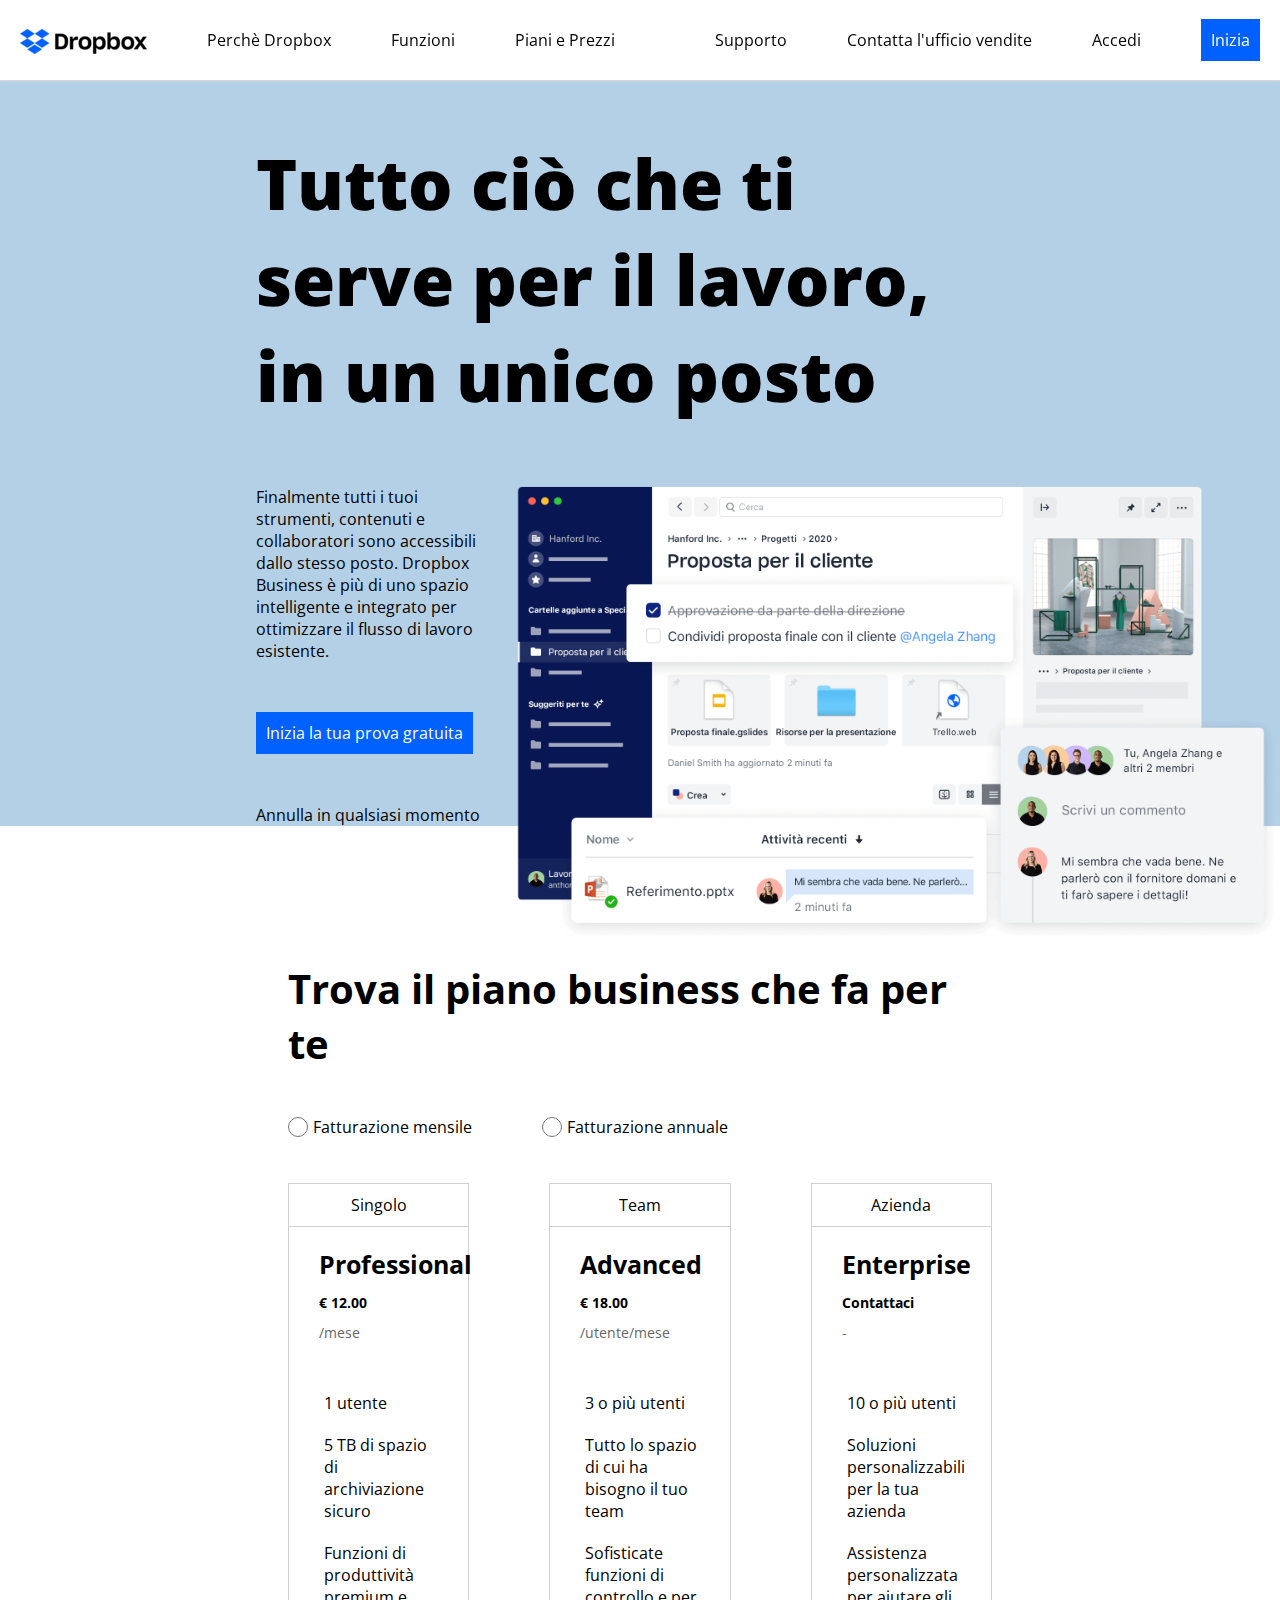
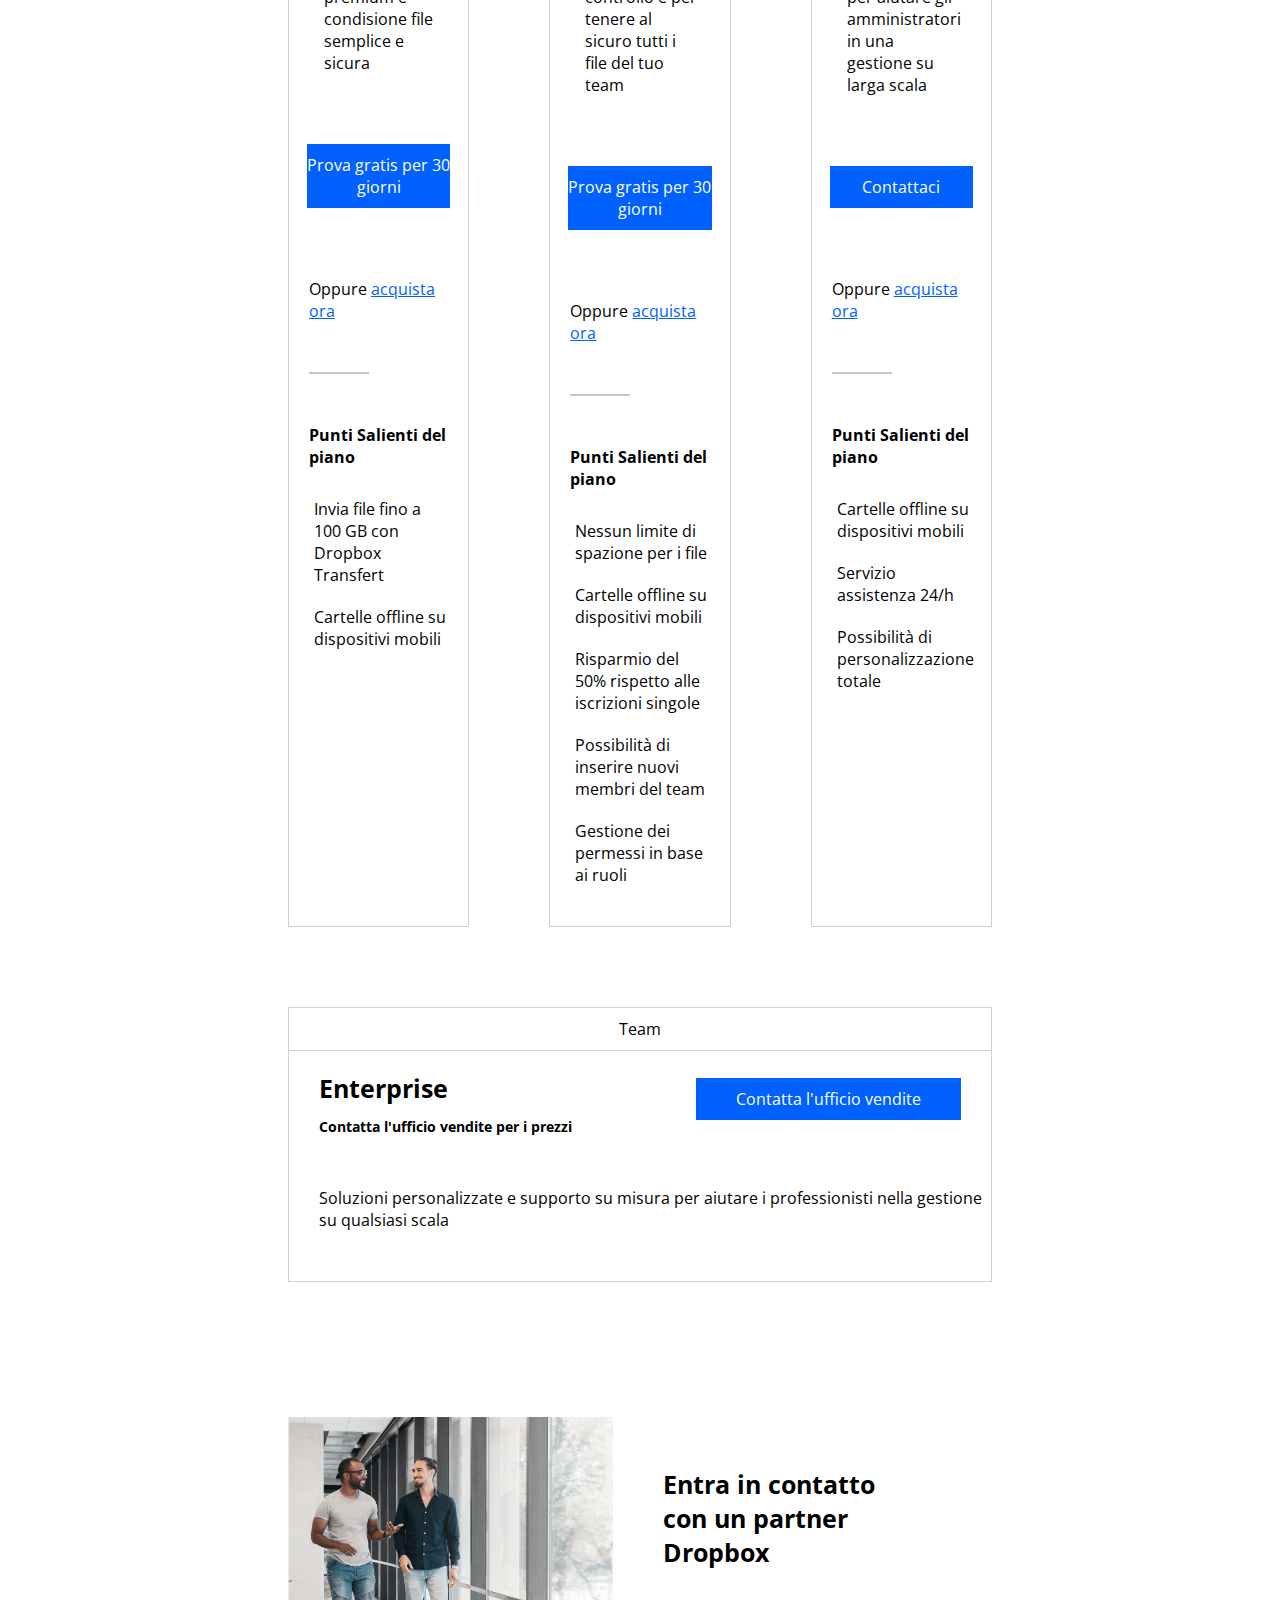
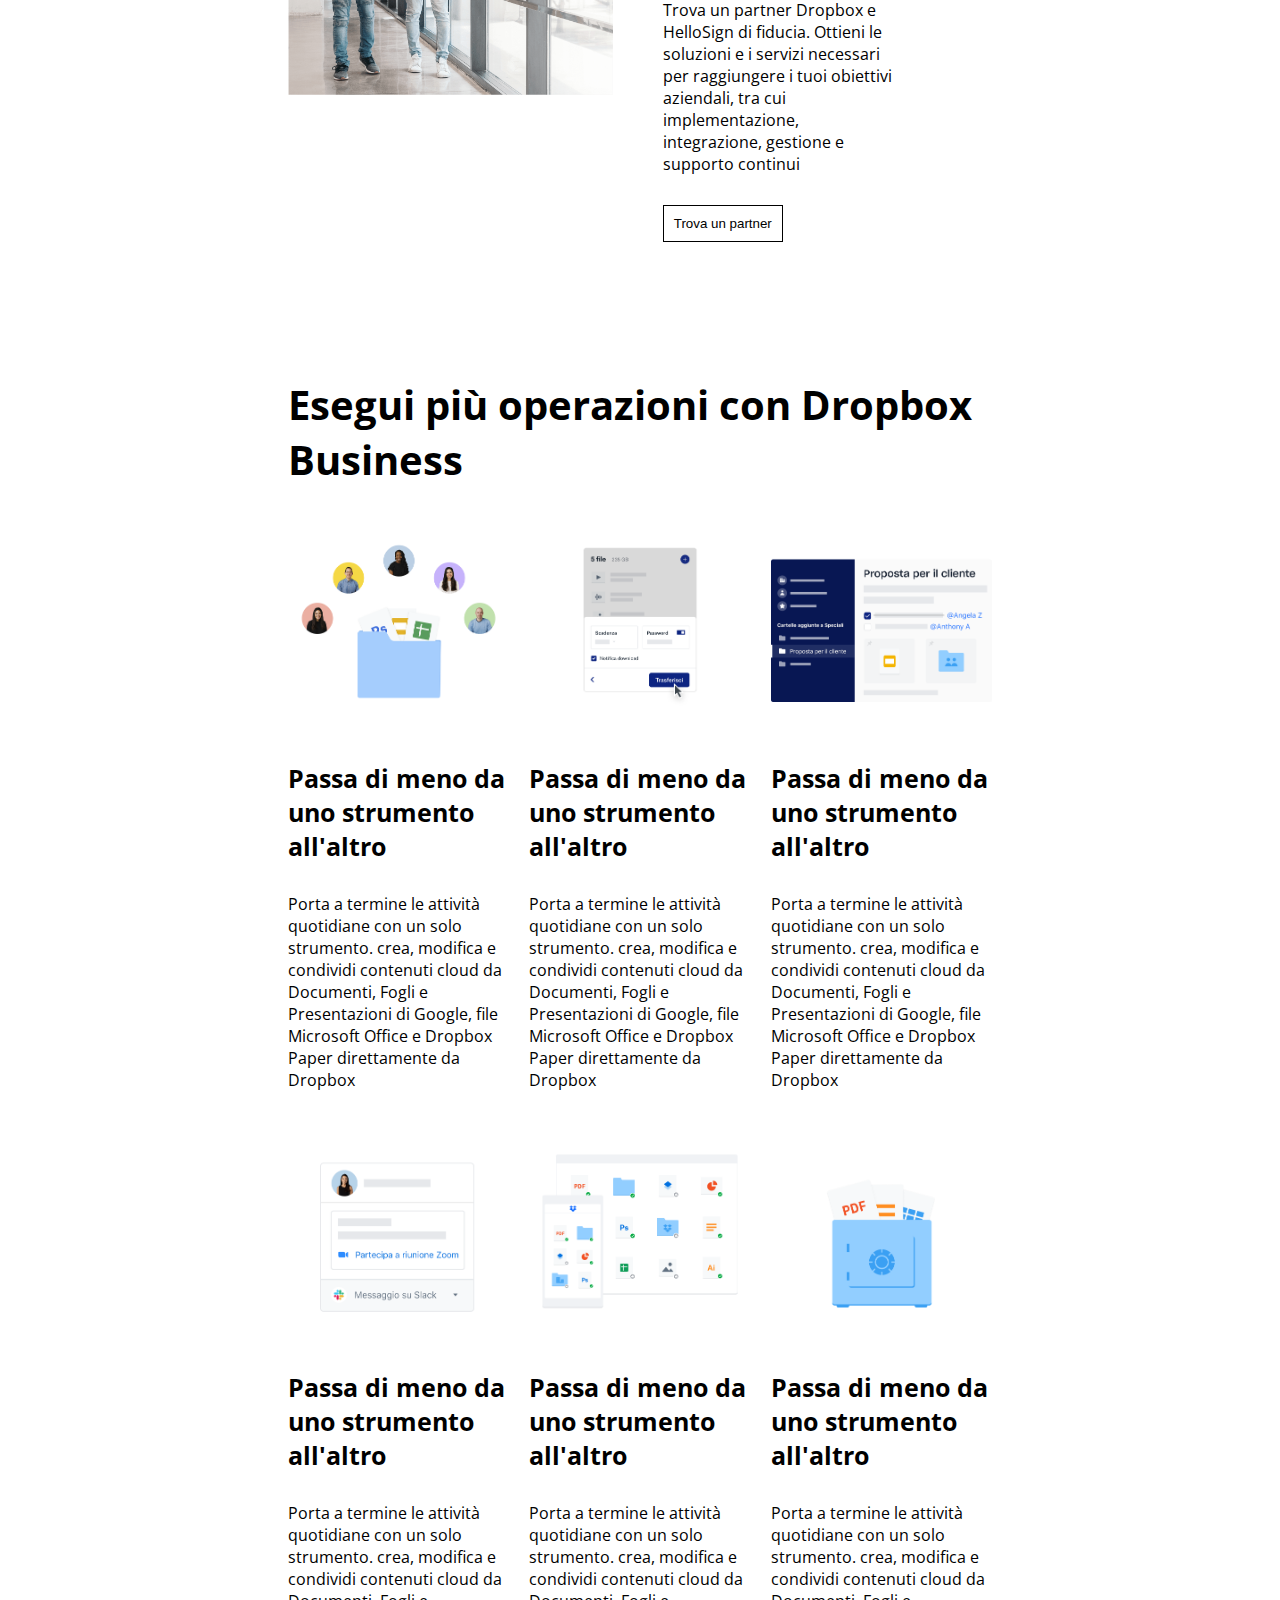
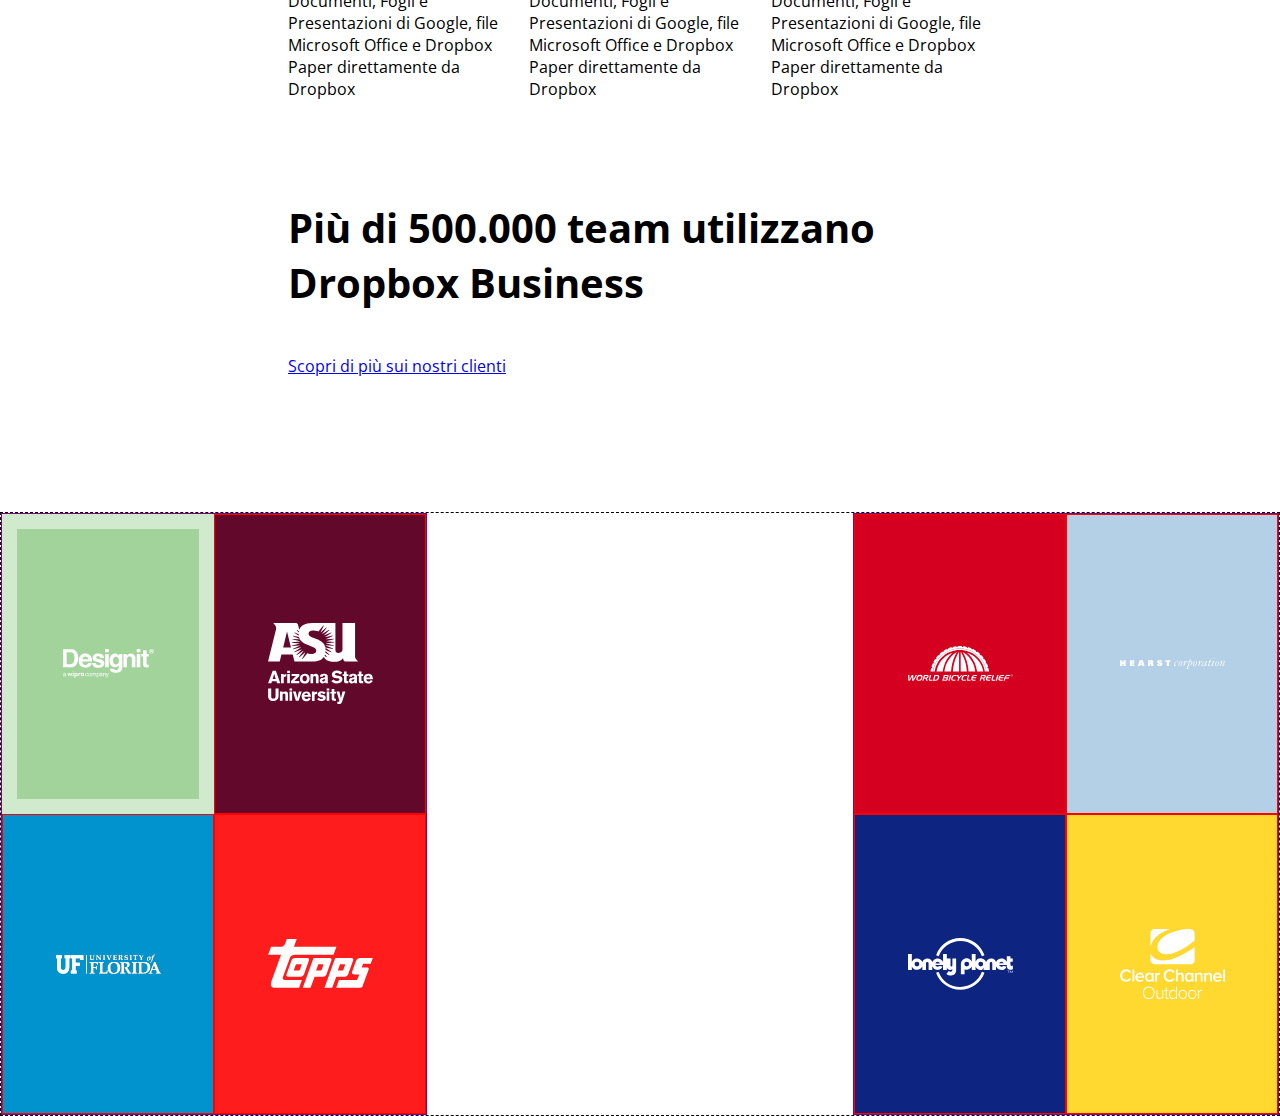
==== index.html @ 77f294dd "feat: box company" ====
<!DOCTYPE html>
<html lang="en">
  <head>
    <meta charset="UTF-8" />
    <meta name="viewport" content="width=device-width, initial-scale=1.0" />
    <title>Dropbox.john</title>
    <link rel="stylesheet" href="style.css" />
    <!-- Favicon -->
    <link rel="icon" type="image/x-icon" href="img/icon.png" />
    <!-- Font Awesome -->
    <link
      rel="stylesheet"
      href="https://cdnjs.cloudflare.com/ajax/libs/font-awesome/6.4.2/css/all.min.css"
      integrity="sha512-z3gLpd7yknf1YoNbCzqRKc4qyor8gaKU1qmn+CShxbuBusANI9QpRohGBreCFkKxLhei6S9CQXFEbbKuqLg0DA=="
      crossorigin="anonymous"
      referrerpolicy="no-referrer"
    />
    <!-- Google Fonts - Open Sans -->
    <link rel="preconnect" href="https://fonts.googleapis.com" />
    <link rel="preconnect" href="https://fonts.gstatic.com" crossorigin />
    <link
      href="https://fonts.googleapis.com/css2?family=Open+Sans:wght@400;700;800&display=swap"
      rel="stylesheet"
    />
  </head>
  <body>
    <header>
      <!-- Inizio Navbar -->
      <nav>
        <div class="nav-sx">
          <ul>
            <li><img src="img/logo-small.png" alt="logo" /></li>
            <li><a href="#">Perchè Dropbox</a></li>
            <li><a href="#">Funzioni</a></li>
            <li><a href="#">Piani e Prezzi</a></li>
          </ul>
        </div>
        <div class="nav-dx">
          <ul>
            <li><a href="#">Supporto</a></li>
            <li><a href="#">Contatta l'ufficio vendite</a></li>
            <li><a href="#">Accedi</a></li>
            <li>
              <a href="https://www.dropbox.com/plans" class="bottone">Inizia</a>
            </li>
          </ul>
        </div>
      </nav>
      <!-- jumbotron -->
      <div class="jumbotron">
        <div class="container-header">
          <div class="container-titolo">
            <h1>Tutto ciò che ti serve per il lavoro, in un unico posto</h1>
          </div>
          <div class="cont-jumbo">
            <div class="testo-jumbo">
              <p>
                Finalmente tutti i tuoi strumenti, contenuti e collaboratori
                sono accessibili dallo stesso posto. Dropbox Business è più di
                uno spazio intelligente e integrato per ottimizzare il flusso di
                lavoro esistente.
              </p>
              <div>
                <a href="#" class="bottone">Inizia la tua prova gratuita</a>
              </div>
              <div>
                <span>Annulla in qualsiasi momento</span>
              </div>

              <i class="fa-solid fa-arrow-down"></i>
            </div>
            <div class="foto-jumbo">
              <img src="img/jumbo.png" alt="img-jumbo" />
            </div>
          </div>
        </div>
      </div>
    </header>

    <main>
      <!-- Piani -->
      <div class="container-abs margine-sup">
        <h2>Trova il piano business che fa per te</h2>
        <!-- Radio Buttons -->
        <div class="radiobutton-container">
          <input type="radio" name="choice" class="round-radio" />
          <label>Fatturazione mensile</label>
          <input type="radio" name="choice" class="round-radio" />
          <label>Fatturazione annuale</label>
        </div>
        <div class="container-box-piani">
          <!-- Box 1 -->
          <div class="box-piani">
            <p class="utenza"><i class="fa-solid fa-user"></i> Singolo</p>
            <div class="tipologia">
              <h3>Professional</h3>
              <span class="prezzo-box">€ 12.00</span>
              <div class="durata">/mese</div>
            </div>
            <div class="info-tipologia">
              <ul>
                <li>
                  <i class="fa-solid fa-user"></i>
                  1 utente
                </li>
                <li>
                  <i class="fa-solid fa-folder"></i>
                  5 TB di spazio di archiviazione sicuro
                </li>
                <li>
                  <i class="fa-solid fa-share-nodes"></i>
                  Funzioni di produttività premium e condisione file semplice e
                  sicura
                </li>
              </ul>
            </div>
            <div class="prova">
              <a href="#" class="btn-prova">Prova gratis per 30 giorni</a>
            </div>
            <p class="cop">Oppure <a href="#">acquista ora</a></p>
            <hr />
            <div class="novita">
              <h4>Punti Salienti del piano</h4>
              <ul>
                <li>
                  <i class="fa-solid fa-check" style="color: #0061ff"></i>
                  Invia file fino a 100 GB con Dropbox Transfert
                </li>
                <li>
                  <i class="fa-solid fa-check" style="color: #0061ff"></i>
                  Cartelle offline su dispositivi mobili
                </li>
              </ul>
            </div>
          </div>
          <!-- Box 2 -->
          <div class="box-piani">
            <p class="utenza"><i class="fa-solid fa-users"></i> Team</p>
            <div class="tipologia">
              <h3>Advanced</h3>
              <span class="prezzo-box">€ 18.00</span>
              <div class="durata">/utente/mese</div>
            </div>
            <div class="info-tipologia">
              <ul>
                <li>
                  <i class="fa-solid fa-user"></i>
                  3 o più utenti
                </li>
                <li>
                  <i class="fa-solid fa-folder"></i>
                  Tutto lo spazio di cui ha bisogno il tuo team
                </li>
                <li>
                  <i class="fa-solid fa-share-nodes"></i>
                  Sofisticate funzioni di controllo e per tenere al sicuro tutti
                  i file del tuo team
                </li>
              </ul>
            </div>
            <div class="prova">
              <a href="#" class="btn-prova">Prova gratis per 30 giorni</a>
            </div>
            <p class="cop">Oppure <a href="#">acquista ora</a></p>
            <hr />
            <div class="novita">
              <h4>Punti Salienti del piano</h4>
              <ul>
                <li>
                  <i class="fa-solid fa-check" style="color: #0061ff"></i>
                  Nessun limite di spazione per i file
                </li>
                <li>
                  <i class="fa-solid fa-check" style="color: #0061ff"></i>
                  Cartelle offline su dispositivi mobili
                </li>
                <li>
                  <i class="fa-solid fa-check" style="color: #0061ff"></i>
                  Risparmio del 50% rispetto alle iscrizioni singole
                </li>
                <li>
                  <i class="fa-solid fa-check" style="color: #0061ff"></i>
                  Possibilità di inserire nuovi membri del team
                </li>
                <li>
                  <i class="fa-solid fa-check" style="color: #0061ff"></i>
                  Gestione dei permessi in base ai ruoli
                </li>
              </ul>
            </div>
          </div>
          <!-- Box 3 -->
          <div class="box-piani">
            <p class="utenza"><i class="fa-solid fa-building"></i> Azienda</p>
            <div class="tipologia">
              <h3>Enterprise</h3>
              <span class="prezzo-box">Contattaci</span>
              <div class="durata">-</div>
            </div>
            <div class="info-tipologia">
              <ul>
                <li>
                  <i class="fa-solid fa-user"></i>
                  10 o più utenti
                </li>
                <li>
                  <i class="fa-solid fa-folder"></i>
                  Soluzioni personalizzabili per la tua azienda
                </li>
                <li>
                  <i class="fa-solid fa-share-nodes"></i>
                  Assistenza personalizzata per aiutare gli amministratori in
                  una gestione su larga scala
                </li>
              </ul>
            </div>
            <div class="prova">
              <a href="#" class="btn-prova">Contattaci</a>
            </div>
            <p class="cop">Oppure <a href="#">acquista ora</a></p>
            <hr />
            <div class="novita">
              <h4>Punti Salienti del piano</h4>
              <ul>
                <li>
                  <i class="fa-solid fa-check" style="color: #0061ff"></i>
                  Cartelle offline su dispositivi mobili
                </li>
                <li>
                  <i class="fa-solid fa-check" style="color: #0061ff"></i>
                  Servizio assistenza 24/h
                </li>
                <li>
                  <i class="fa-solid fa-check" style="color: #0061ff"></i>
                  Possibilità di personalizzazione totale
                </li>
              </ul>
            </div>
          </div>
          <!-- Box 4 -->
          <div class="box-orizz">
            <p class="utenza"><i class="fa-solid fa-users"></i> Team</p>
            <div class="tipologia">
              <h3>Enterprise</h3>
              <span class="prezzo-box"
                >Contatta l'ufficio vendite per i prezzi</span
              >
            </div>
            <p class="info-orizz">
              Soluzioni personalizzate e supporto su misura per aiutare i
              professionisti nella gestione su qualsiasi scala
            </p>
            <a href="#" class="btn-orizz">Contatta l'ufficio vendite</a>
          </div>
        </div>
      </div>
      <!-- /Fine Box Piani -->

      <div class="container-partner">
        <div class="box-foto-partner">
          <img src="img/partner.png" alt="img-partner" />
        </div>
        <div class="box-testo-partner">
          <h3>Entra in contatto con un partner Dropbox</h3>
          <p>
            Trova un partner Dropbox e HelloSign di fiducia. Ottieni le
            soluzioni e i servizi necessari per raggiungere i tuoi obiettivi
            aziendali, tra cui implementazione, integrazione, gestione e
            supporto continui
          </p>
          <button>Trova un partner</button>
        </div>
      </div>

      <!-- Operazioni Dropbox business -->
      <div class="titolo-op-business">
        <h2>Esegui più operazioni con Dropbox Business</h2>
      </div>
      <div class="container-op-business">
        <!-- Box operazioni 1 -->
        <div class="box-op">
          <img
            src="img/business-feature-switching-tools.png"
            alt="img-operaz-business"
          />
          <h4>Passa di meno da uno strumento all'altro</h4>
          <p>
            Porta a termine le attività quotidiane con un solo strumento. crea,
            modifica e condividi contenuti cloud da Documenti, Fogli e
            Presentazioni di Google, file Microsoft Office e Dropbox Paper
            direttamente da Dropbox
          </p>
        </div>
        <!-- Box operazioni 2 -->
        <div class="box-op">
          <img
            src="img/business-feature-send-files-it.png"
            alt="img-operaz-business"
          />
          <h4>Passa di meno da uno strumento all'altro</h4>
          <p>
            Porta a termine le attività quotidiane con un solo strumento. crea,
            modifica e condividi contenuti cloud da Documenti, Fogli e
            Presentazioni di Google, file Microsoft Office e Dropbox Paper
            direttamente da Dropbox
          </p>
        </div>
        <!-- Box operazioni 3 -->
        <div class="box-op">
          <img
            src="img/business-feature-coordinate-it.png"
            alt="img-operaz-business"
          />
          <h4>Passa di meno da uno strumento all'altro</h4>
          <p>
            Porta a termine le attività quotidiane con un solo strumento. crea,
            modifica e condividi contenuti cloud da Documenti, Fogli e
            Presentazioni di Google, file Microsoft Office e Dropbox Paper
            direttamente da Dropbox
          </p>
        </div>
        <!-- Box operazioni 4 -->
        <div class="box-op">
          <img
            src="img/business-feature-integrations-it.png"
            alt="img-operaz-business"
          />
          <h4>Passa di meno da uno strumento all'altro</h4>
          <p>
            Porta a termine le attività quotidiane con un solo strumento. crea,
            modifica e condividi contenuti cloud da Documenti, Fogli e
            Presentazioni di Google, file Microsoft Office e Dropbox Paper
            direttamente da Dropbox
          </p>
        </div>
        <!-- Box operazioni 5 -->
        <div class="box-op">
          <img
            src="img/business-feature-multi-device.png"
            alt="img-operaz-business"
          />
          <h4>Passa di meno da uno strumento all'altro</h4>
          <p>
            Porta a termine le attività quotidiane con un solo strumento. crea,
            modifica e condividi contenuti cloud da Documenti, Fogli e
            Presentazioni di Google, file Microsoft Office e Dropbox Paper
            direttamente da Dropbox
          </p>
        </div>
        <!-- Box operazioni 6 -->
        <div class="box-op">
          <img
            src="img/business-feature-security.png"
            alt="img-operaz-business"
          />
          <h4>Passa di meno da uno strumento all'altro</h4>
          <p>
            Porta a termine le attività quotidiane con un solo strumento. crea,
            modifica e condividi contenuti cloud da Documenti, Fogli e
            Presentazioni di Google, file Microsoft Office e Dropbox Paper
            direttamente da Dropbox
          </p>
        </div>
      </div>
      <div class="basement-op-business">
        <h2>Più di 500.000 team utilizzano Dropbox Business</h2>
        <a href="#">Scopri di più sui nostri clienti</a>
      </div>

      <!-- Company -->
      <div class="container-abs-company">
        <!-- Company Sinistra -->
        <div class="cont-company-sx">
          <div class="box-company salvia">
            <img src="img/designit.svg" alt="" />
          </div>
          <div class="box-company granata">
            <img src="img/arizona_state_university.svg" alt="" />
          </div>
          <div class="box-company ciano">
            <img src="img/university_of_florida.svg" alt="" />
          </div>
          <div class="box-company red">
            <img src="img/topps.svg" alt="" />
          </div>
        </div>
        <!-- Company centro -->
        <div class="cont-company-centro"></div>
        <!-- Company Destra -->
        <div class="cont-company-dx">
          <div class="box-company darker-red">
            <img src="img/world_bicycle_relief.svg" alt="img-company" />
          </div>
          <div class="box-company light-blue">
            <img src="img/hearst_corp.svg" alt="img-company" />
          </div>
          <div class="box-company blue">
            <img src="img/lonely_planet.svg" alt="img-company" />
          </div>
          <div class="box-company yellow">
            <img src="img/clear_channel.svg" alt="img-company" />
          </div>
        </div>
      </div>
    </main>
  </body>
</html>
---- style.css ----
/* 
-----------------
Reset
-----------------
*/
* {
  padding: 0;
  margin: 0;
  box-sizing: border-box;
}
/* 
-----------------
Common
-----------------
*/
body {
  font-family: 'Open Sans', sans-serif;
}

.bottone {
  background-color: #0061ff;
  color: white;
  padding: 10px;
}

.margine-sup {
  margin-top: 15vh;
}

/* 
-----------------
Header
-----------------
*/
/* Navbar */
nav {
  display: flex;
  justify-content: space-between;
  background-color: white;
  padding: 0 20px;
  position: fixed;
  top: 0;
  right: 0;
  left: 0;
  z-index: 999;
  box-shadow: 0px 1px 2px #dedede;
  line-height: 80px;
}

nav ul {
  display: flex;
  gap: 60px;

  list-style-type: none;
  align-items: center;
}

nav ul li img {
  vertical-align: middle;
}

a {
  text-decoration: none;
  color: black;
}

.nav-sx ul li {
}

/* Jumbotron */
.jumbotron {
  background-color: #b4d0e7;
}

.container-header {
  width: 60%;
  margin: 0 auto;
  padding-top: 15vh;
  position: relative;
}

.container-titolo {
  width: 90%;
}

h1 {
  font-size: 70px;
  font-weight: 800;
}

.cont-jumbo {
  display: flex;
  padding-top: 7vh;
}

.testo-jumbo {
  width: 30%;
}

.foto-jumbo {
  width: 70%;
}

.foto-jumbo img {
  width: 800px;
  position: absolute;
}

.testo-jumbo div {
  margin-top: 60px;
}

.testo-jumbo i {
  font-size: 40px;
  margin-top: 60px;
  margin-bottom: 20px;
}

/* 
-----------------
Main
-----------------
*/

h2 {
  font-size: 40px;
  margin-bottom: 5vh;
}

.container-abs {
  width: 55%;
  margin: 0 auto;
  padding-top: 15vh;
}

/* Radio buttons */
.radiobutton-container {
  display: flex;
  align-items: center;
}

label {
  margin: 0 70px 0 5px;
}

input.round-radio {
  width: 20px;
  height: 20px;
}

/* Box piani */
.container-box-piani {
  display: flex;
  gap: 80px;
  margin-top: 5vh;
  flex-wrap: wrap;
}

.box-piani {
  border: 1px solid #d0d0d3;
  width: calc((100% - 160px) / 3);
  padding-bottom: 40px;
}

.tipologia,
.info-tipologia {
  padding: 0 30px;
}

.box-piani .utenza,
.box-orizz .utenza {
  text-align: center;
  padding: 10px;
  border-bottom: 1px solid #d0d0d3;
}

.box-piani h3,
.box-orizz h3 {
  padding: 20px 0 10px;
  font-size: 25px;
}

.prezzo-box {
  font-size: 14px;
  font-weight: 700;
}

.durata {
  color: #666666;
  font-size: 14px;
  margin: 10px 0;
}

.info-tipologia {
  margin-top: 50px;
}

.info-tipologia ul {
  list-style-type: none;
}

.prova {
  margin-top: 70px;
  text-align: center;
  width: 80%;
  margin: 70px auto;
  background-color: #0061ff;
  padding: 10px 0;
}

.btn-prova {
  background-color: #0061ff;
  color: white;
}

.info-tipologia ul li {
  display: flex;
}

.info-tipologia ul {
  display: flex;
  flex-direction: column;
  gap: 20px;
}

.info-tipologia ul li i {
  margin: 3px 5px 0 0;
}

.cop {
  margin: 50px 0;
  padding: 0 20px;
}

.cop a {
  color: #0061ff;
  text-decoration: underline;
}

hr {
  width: 60px;
  margin-left: 20px;
  border: 0.5px solid #c7c7c7;
}

h4 {
  margin: 50px 0 30px;
}

.novita {
  padding: 0 20px;
}

.novita ul {
  list-style-type: none;
  display: flex;
  flex-direction: column;
  gap: 20px;
}

.novita ul li {
  display: flex;
}

.novita ul li i {
  margin: 3px 5px 0 0;
}

/* Box orizzontale */
.box-orizz {
  border: 1px solid #d0d0d3;
  width: 100%;
  padding-bottom: 50px;
  position: relative;
}

.btn-orizz {
  background-color: #0061ff;
  padding: 10px 40px;
  color: white;
  position: absolute;
  right: 30px;
  top: 70px;
}

.info-orizz {
  padding: 50px 0 0 30px;
}

/* Partner */
.container-partner {
  display: flex;
  width: 55%;
  margin: 0 auto;
  padding-top: 15vh;
  gap: 50px;
  padding-right: 50px;
}

.box-foto-partner {
  width: 60%;
}

.box-foto-partner img {
  width: 100%;
}

.box-testo-partner {
  width: 50%;
  padding-right: 50px;
}

.box-testo-partner h3 {
  margin-top: 50px;

  font-size: 25px;
}

.box-testo-partner p {
  margin-top: 30px;
}

.box-testo-partner button {
  margin-top: 30px;
  padding: 10px;
  background-color: white;
  border: 1px solid black;
}

.box-testo-partner button:hover {
  background-color: #0061ff;
  border: 1px solid #0061ff;
  color: white;
  cursor: pointer;
}

/* Operazioni Dropbox business */
.titolo-op-business {
  width: 55%;
  margin: 0 auto;
  margin-top: 15vh;
}

.container-op-business {
  display: flex;
  width: 55%;
  margin: 0 auto;
  flex-wrap: wrap;
  gap: 50px 20px;
}

.box-op {
  width: calc((100% - 40px) / 3);
  display: flex;
  flex-direction: column;
}

.box-op img {
  width: 100%;
}

.box-op h4 {
  font-size: 25px;
}

.basement-op-business {
  width: 55%;
  margin: 0 auto;
  margin-top: 100px;
}

.basement-op-business a {
  color: #0000f1;
  text-decoration: underline;
}

/* Company */
.container-abs-company {
  margin-top: 15vh;
  display: flex;
  border: 1px dashed black;
  justify-content: space-between;
}

.cont-company-sx {
  border: 1px solid purple;
  display: flex;
  flex-wrap: wrap;
  width: calc(100% / 3);
}

.box-company {
  width: 50%;
  /* come far si che height sia uguale a width, il quale è 50% del contenitore*/
  height: 300px;
  border: 1px solid red;
  display: flex;
  justify-content: center;
  align-items: center;
}

.box-company img {
  width: 50%;
  filter: invert(1);
}

.cont-company-dx {
  border: 1px solid purple;
  display: flex;
  flex-wrap: wrap;
  width: calc(100% / 3);
}

/* Colori company */
.salvia {
  background-color: #a2d39b;
  border: 15px solid #d1e9cd;
}

.granata {
  background-color: #61082b;
}

.ciano {
  background-color: #0093ce;
}

.red {
  background-color: #ff1c1c;
}

.darker-red {
  background-color: #d5001f;
}

.blue {
  background-color: #0d2481;
}

.yellow {
  background-color: #ffd830;
}

.light-blue {
  background-color: #b4d0e7;
}

/* 
-----------------
Footer
-----------------
*/

/* 
-----------------
Hovers
-----------------
*/

nav ul li:hover {
  border-bottom: 2px solid black;
}

nav ul li .bottone:hover {
  background-color: #70a5fc;
}
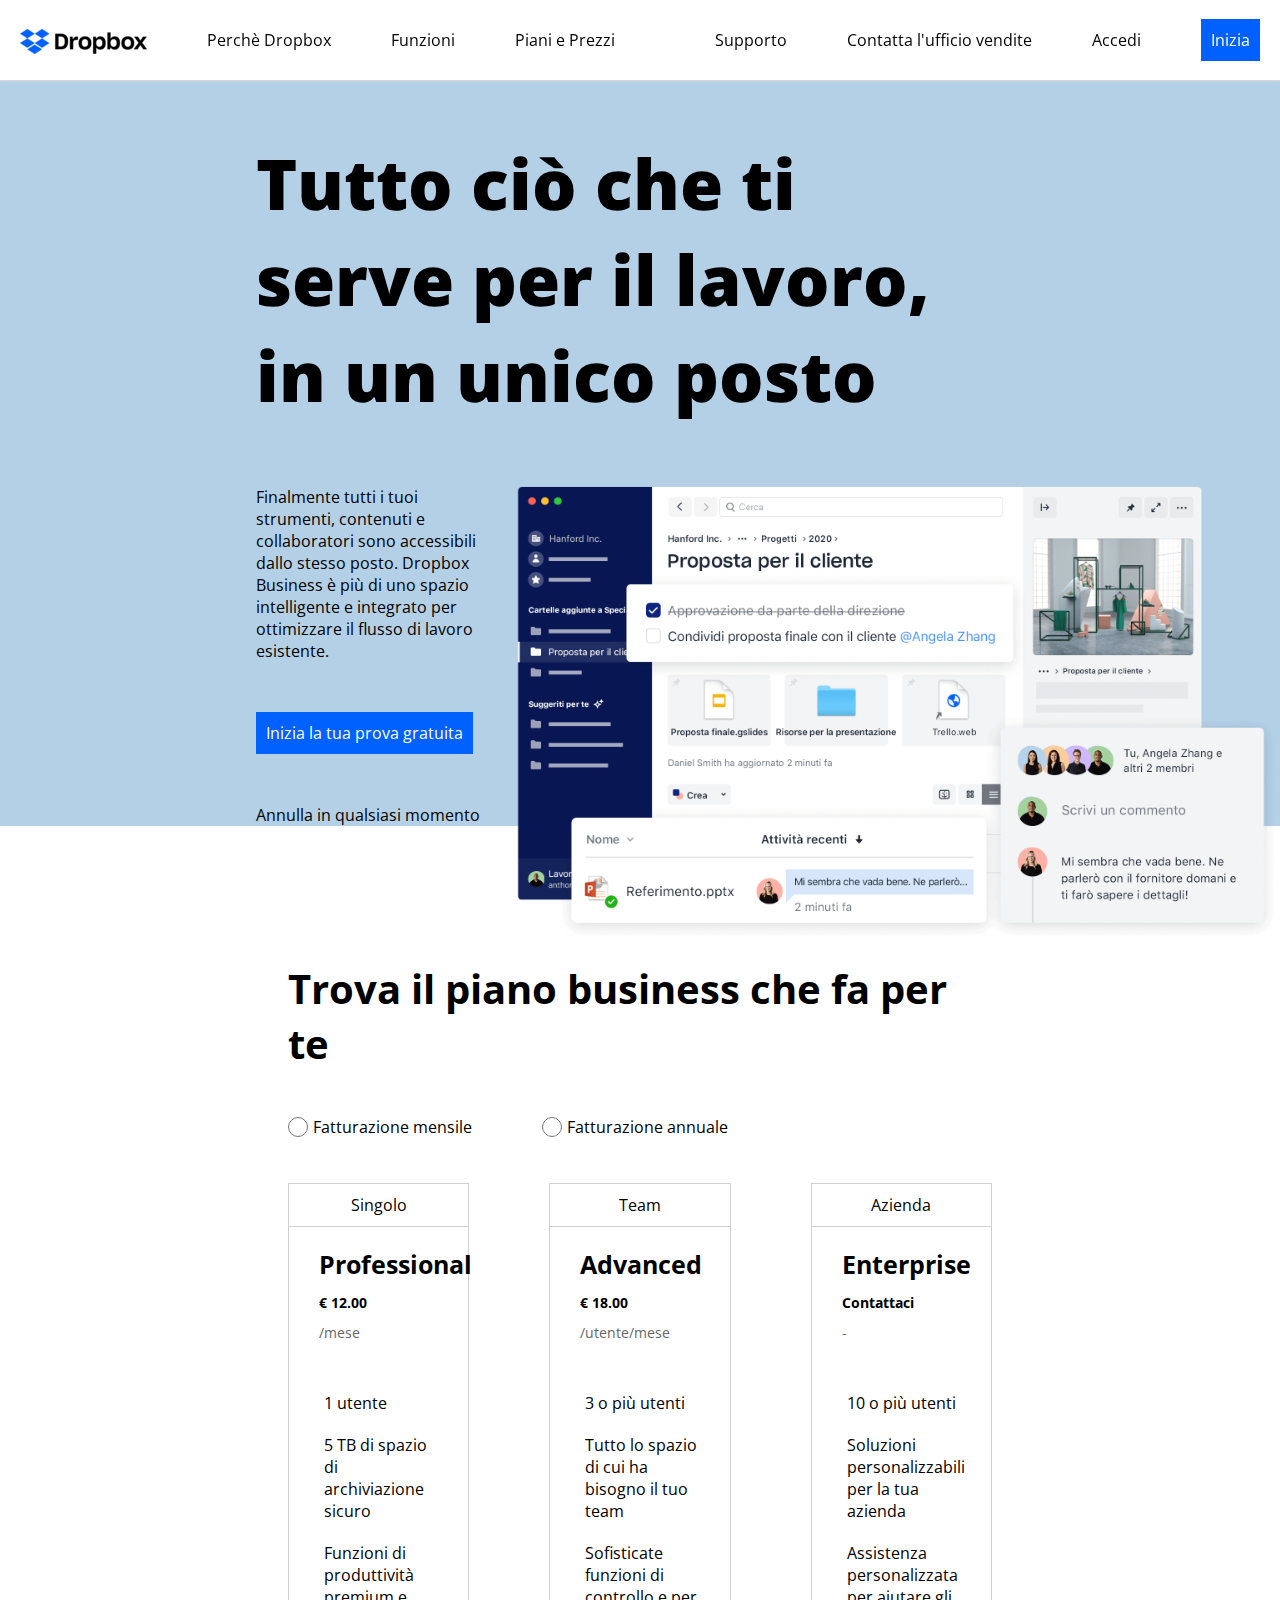
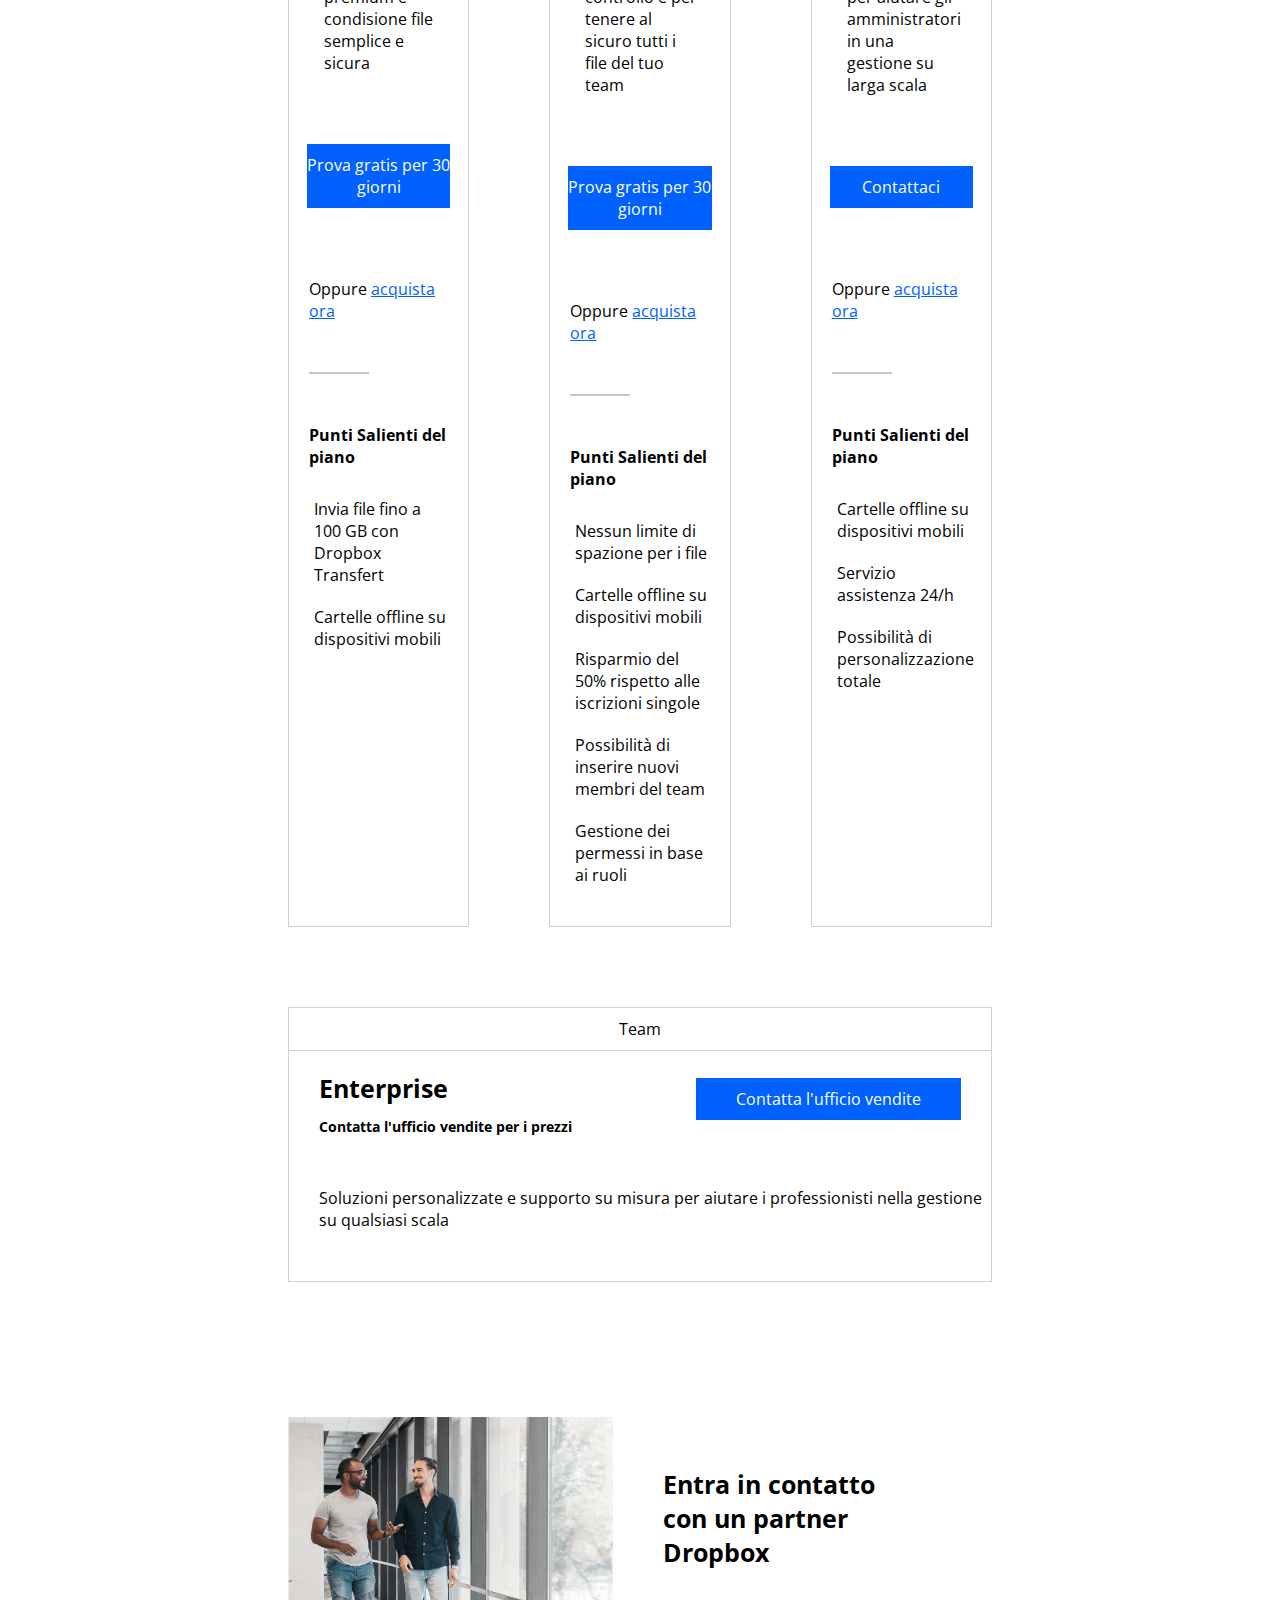
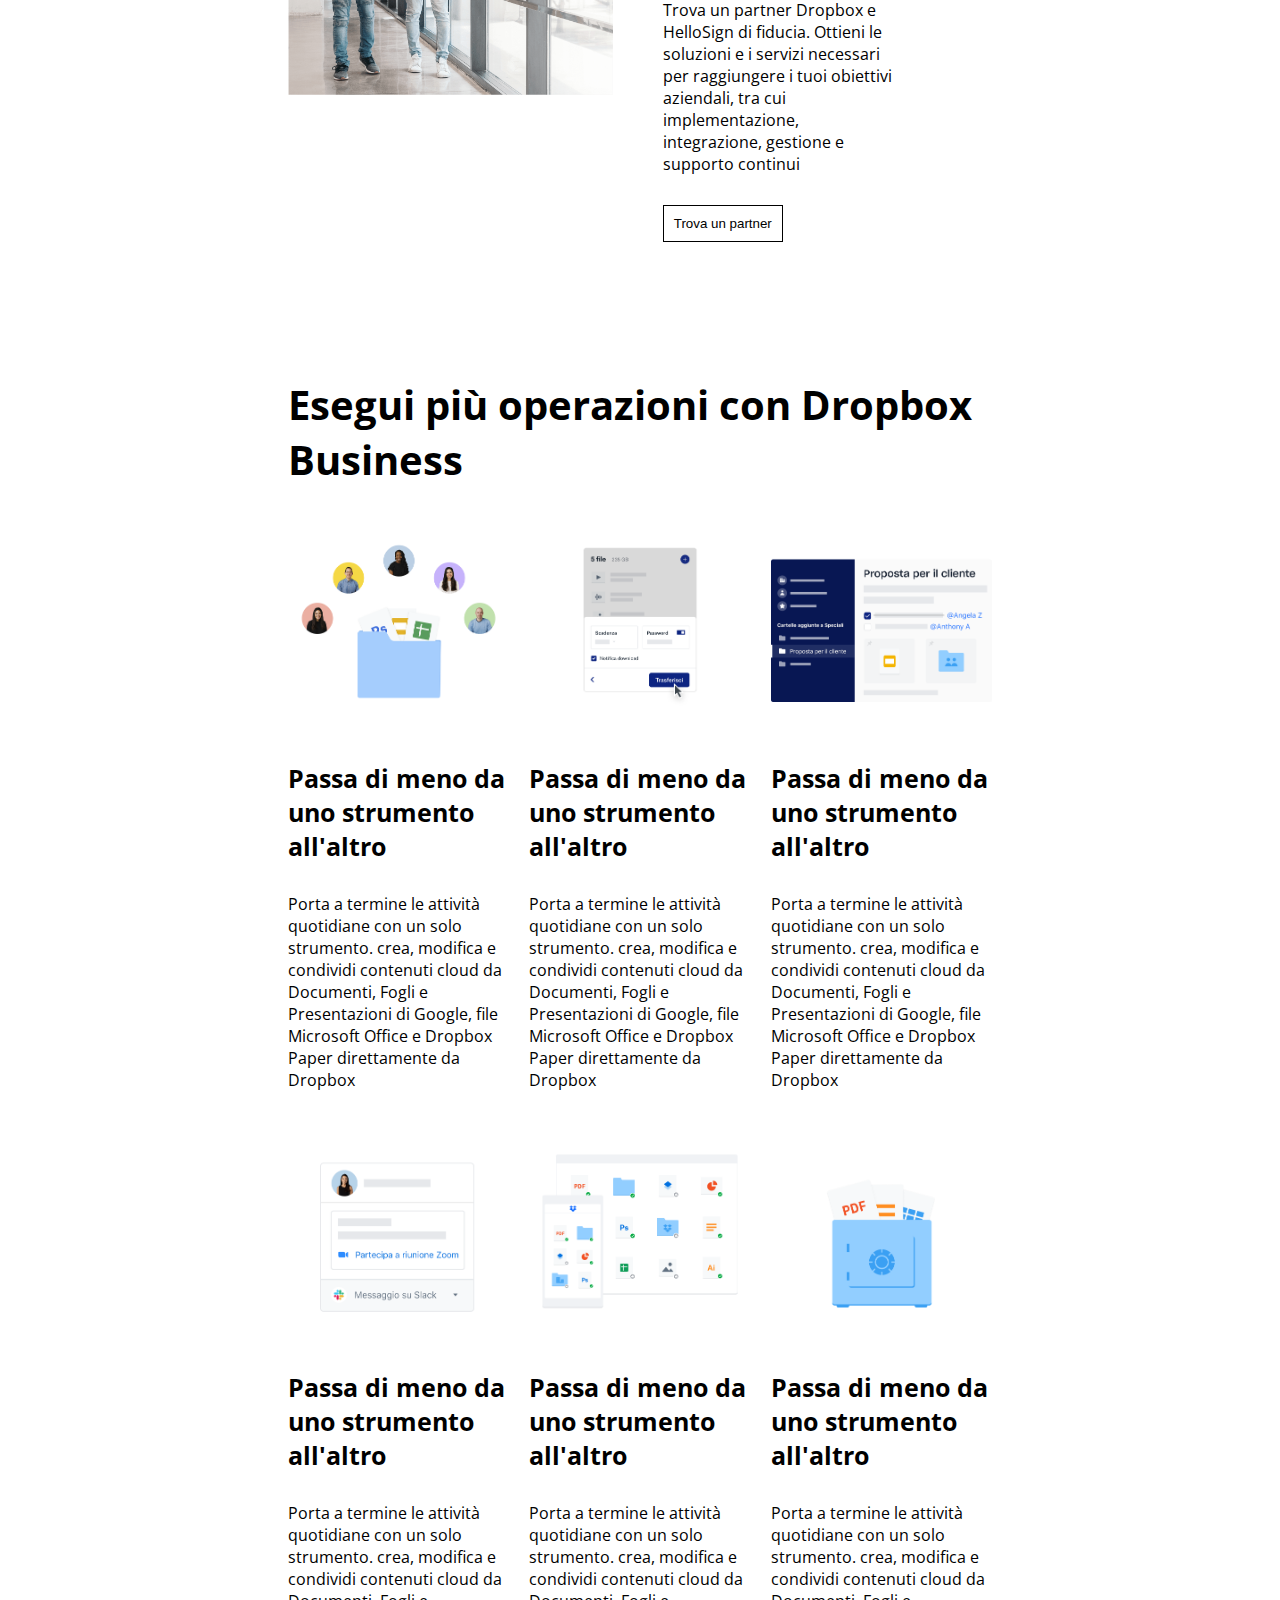
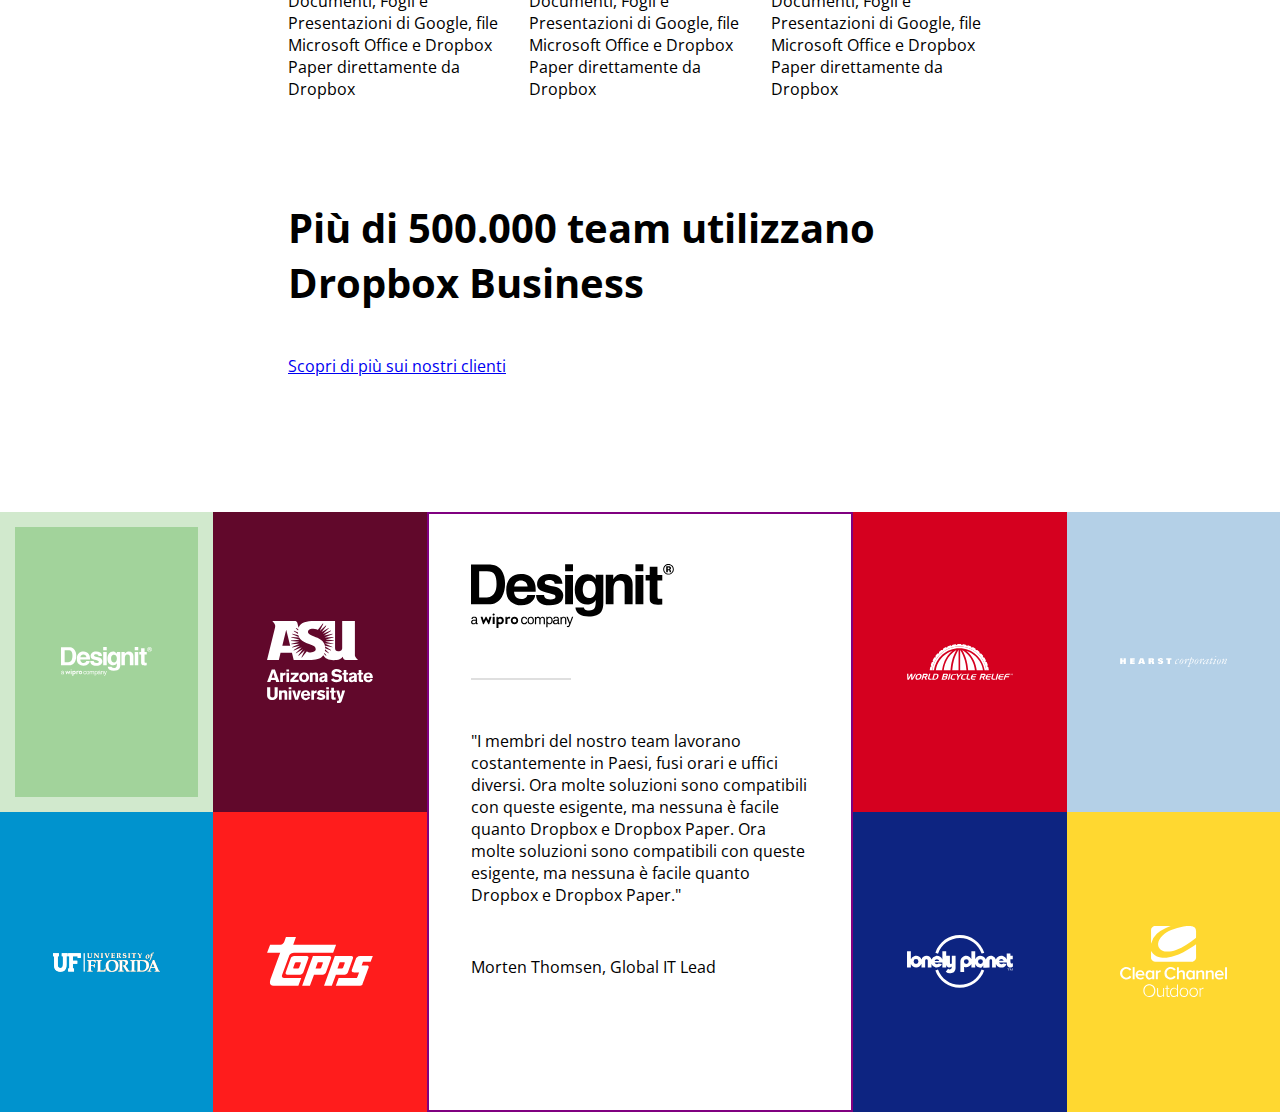
==== commit 98e4ce10: "feat: conclusione company, box colorati" ====
--- a/index.html
+++ b/index.html
@@ -372,20 +372,33 @@
         <!-- Company Sinistra -->
         <div class="cont-company-sx">
           <div class="box-company salvia">
-            <img src="img/designit.svg" alt="" />
+            <img src="img/designit.svg" alt="img-company" />
           </div>
           <div class="box-company granata">
-            <img src="img/arizona_state_university.svg" alt="" />
+            <img src="img/arizona_state_university.svg" alt="img-company" />
           </div>
           <div class="box-company ciano">
-            <img src="img/university_of_florida.svg" alt="" />
+            <img src="img/university_of_florida.svg" alt="img-company" />
           </div>
           <div class="box-company red">
-            <img src="img/topps.svg" alt="" />
+            <img src="img/topps.svg" alt="img-company" />
           </div>
         </div>
         <!-- Company centro -->
-        <div class="cont-company-centro"></div>
+        <div class="cont-company-centro">
+          <div class="cont-centro-argom">
+            <img src="img/designit.svg" alt="img-company" />
+            <hr />
+            <p>
+              "I membri del nostro team lavorano costantemente in Paesi, fusi
+              orari e uffici diversi. Ora molte soluzioni sono compatibili con
+              queste esigente, ma nessuna è facile quanto Dropbox e Dropbox
+              Paper. Ora molte soluzioni sono compatibili con queste esigente,
+              ma nessuna è facile quanto Dropbox e Dropbox Paper."
+            </p>
+            <span>Morten Thomsen, Global IT Lead</span>
+          </div>
+        </div>
         <!-- Company Destra -->
         <div class="cont-company-dx">
           <div class="box-company darker-red">
--- a/style.css
+++ b/style.css
@@ -378,12 +378,11 @@
 .container-abs-company {
   margin-top: 15vh;
   display: flex;
-  border: 1px dashed black;
   justify-content: space-between;
 }
 
+/* Sinistra */
 .cont-company-sx {
-  border: 1px solid purple;
   display: flex;
   flex-wrap: wrap;
   width: calc(100% / 3);
@@ -393,7 +392,6 @@
   width: 50%;
   /* come far si che height sia uguale a width, il quale è 50% del contenitore*/
   height: 300px;
-  border: 1px solid red;
   display: flex;
   justify-content: center;
   align-items: center;
@@ -402,10 +400,38 @@
 .box-company img {
   width: 50%;
   filter: invert(1);
-}
-
+  display: block;
+}
+
+/* Centro */
+.cont-company-centro {
+  width: calc(100% / 3);
+  border: 2px solid purple;
+}
+
+.cont-company-centro img {
+  width: 60%;
+  margin-top: 50px;
+  display: block;
+}
+
+.cont-centro-argom {
+  width: 80%;
+  margin: 0 auto;
+}
+
+.cont-centro-argom hr {
+  border-color: #dfdfdf;
+  margin: 50px 0;
+  width: 100px;
+}
+
+.cont-centro-argom p {
+  margin-bottom: 50px;
+}
+
+/* Destra */
 .cont-company-dx {
-  border: 1px solid purple;
   display: flex;
   flex-wrap: wrap;
   width: calc(100% / 3);
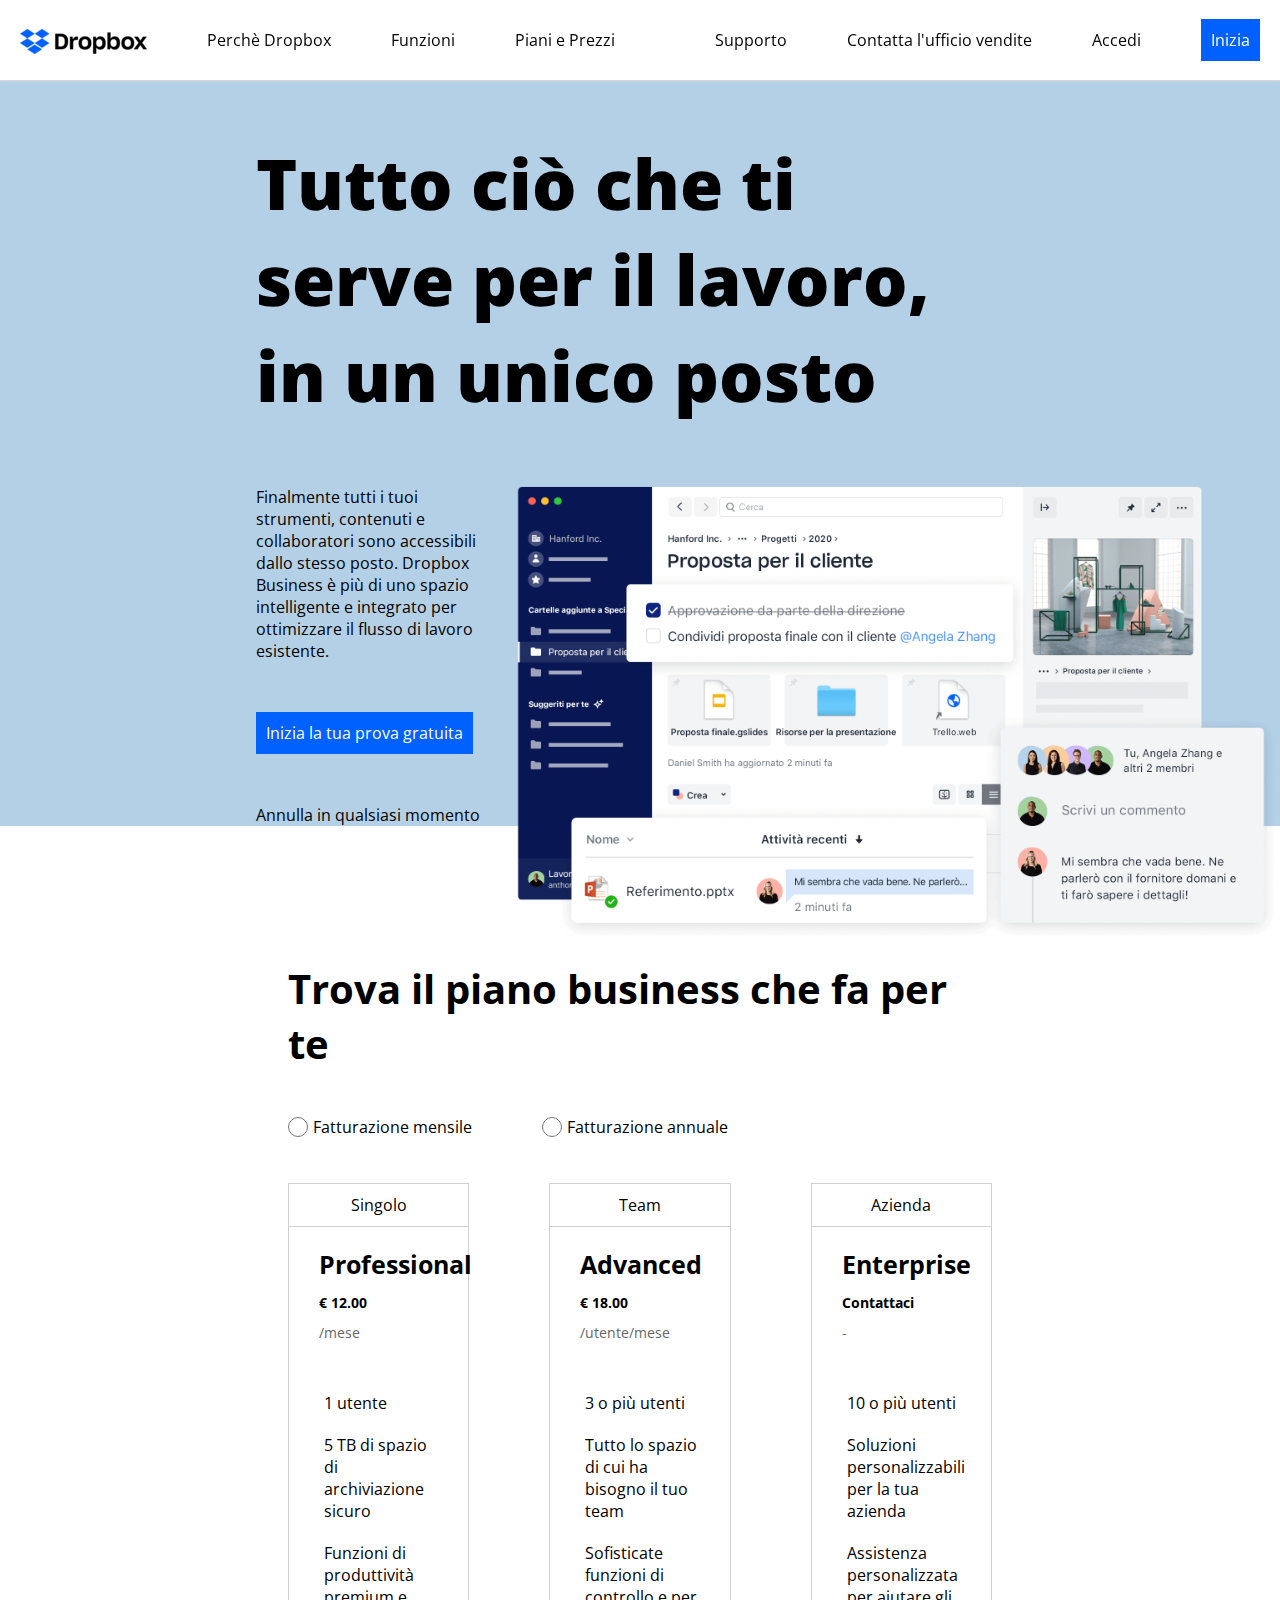
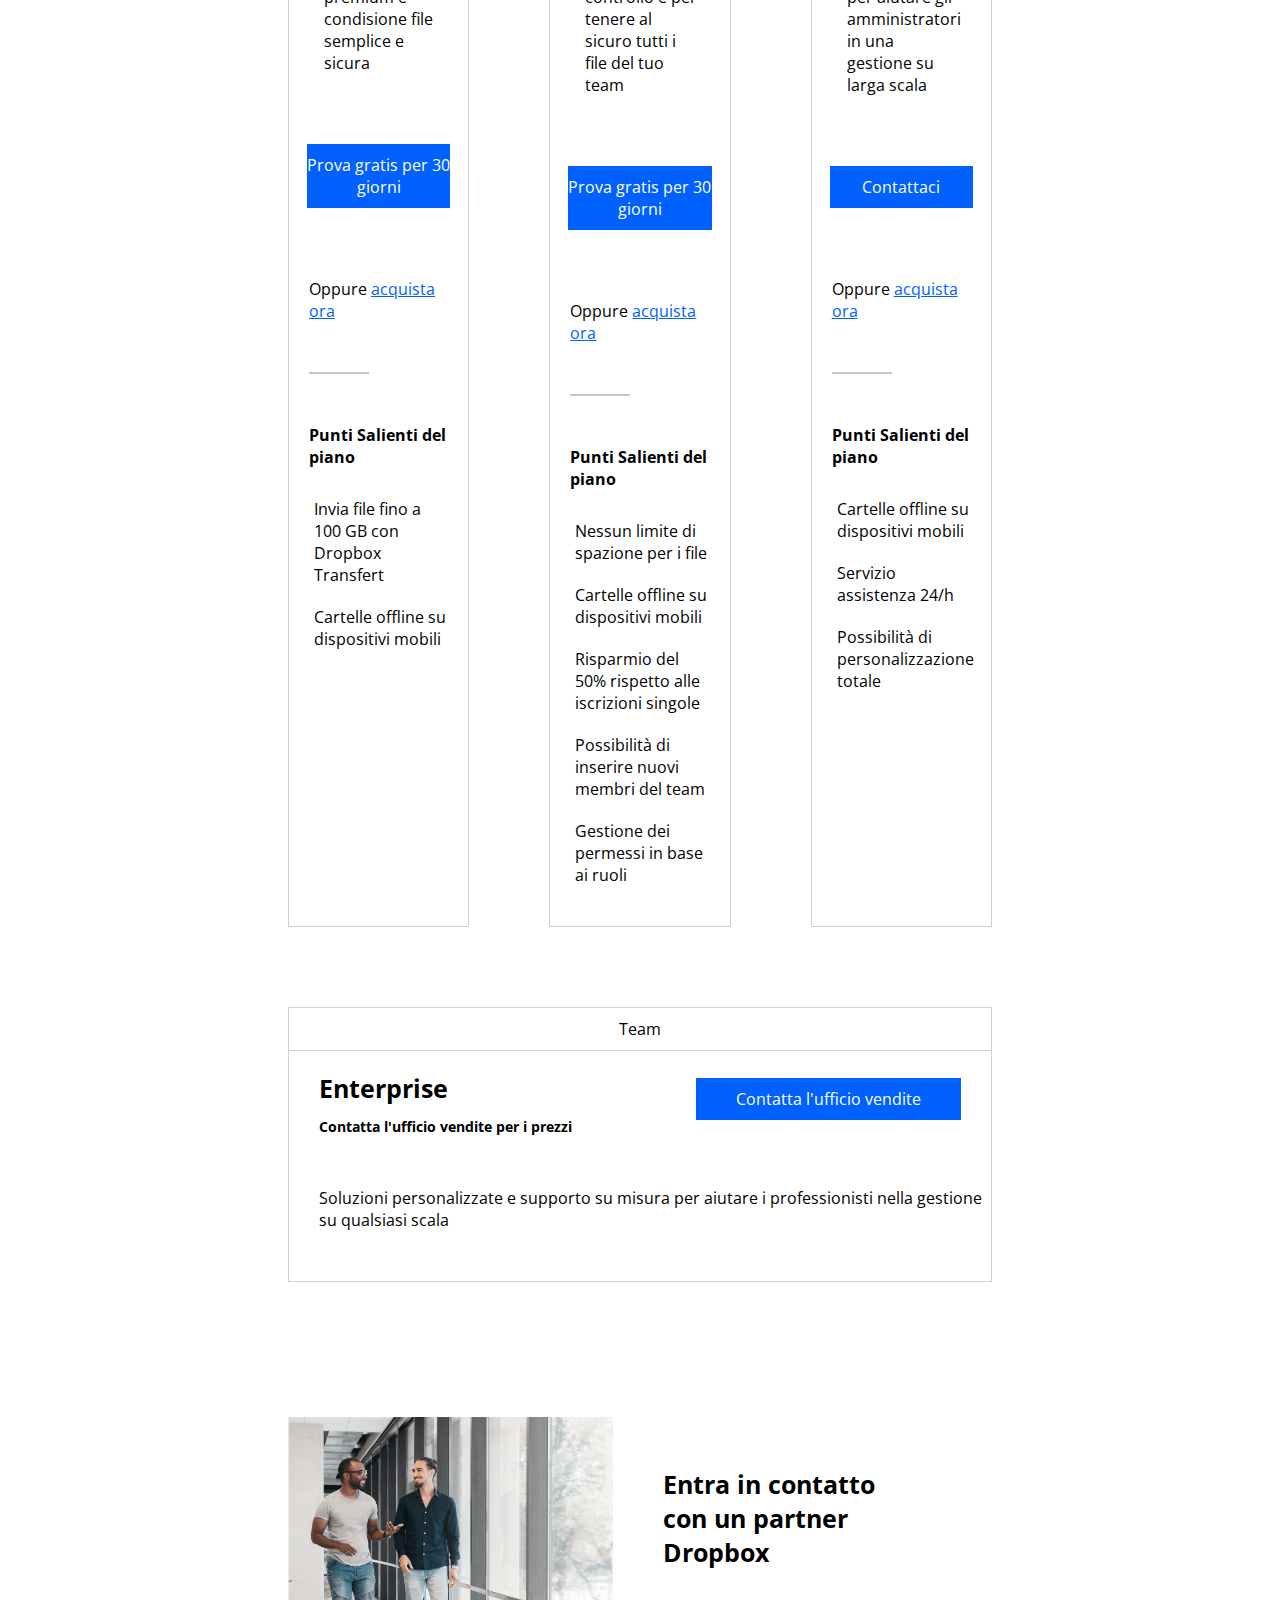
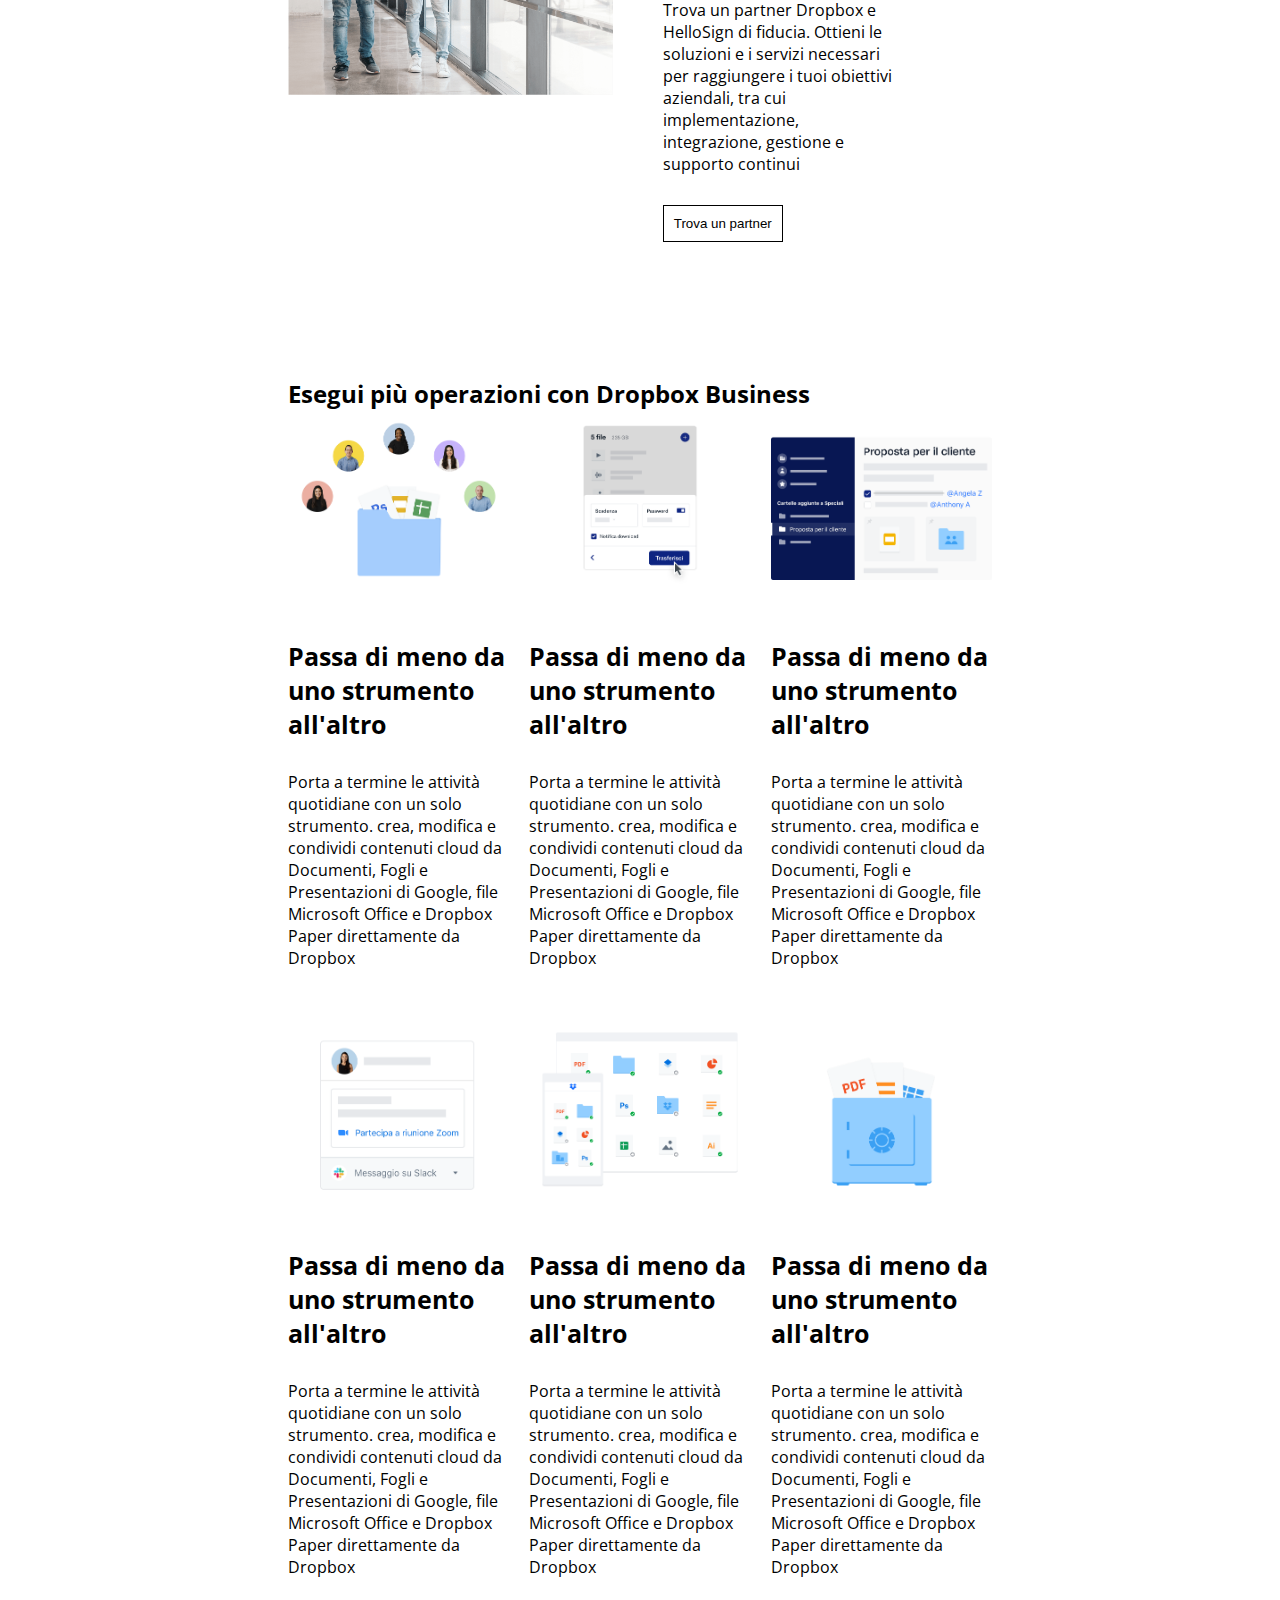
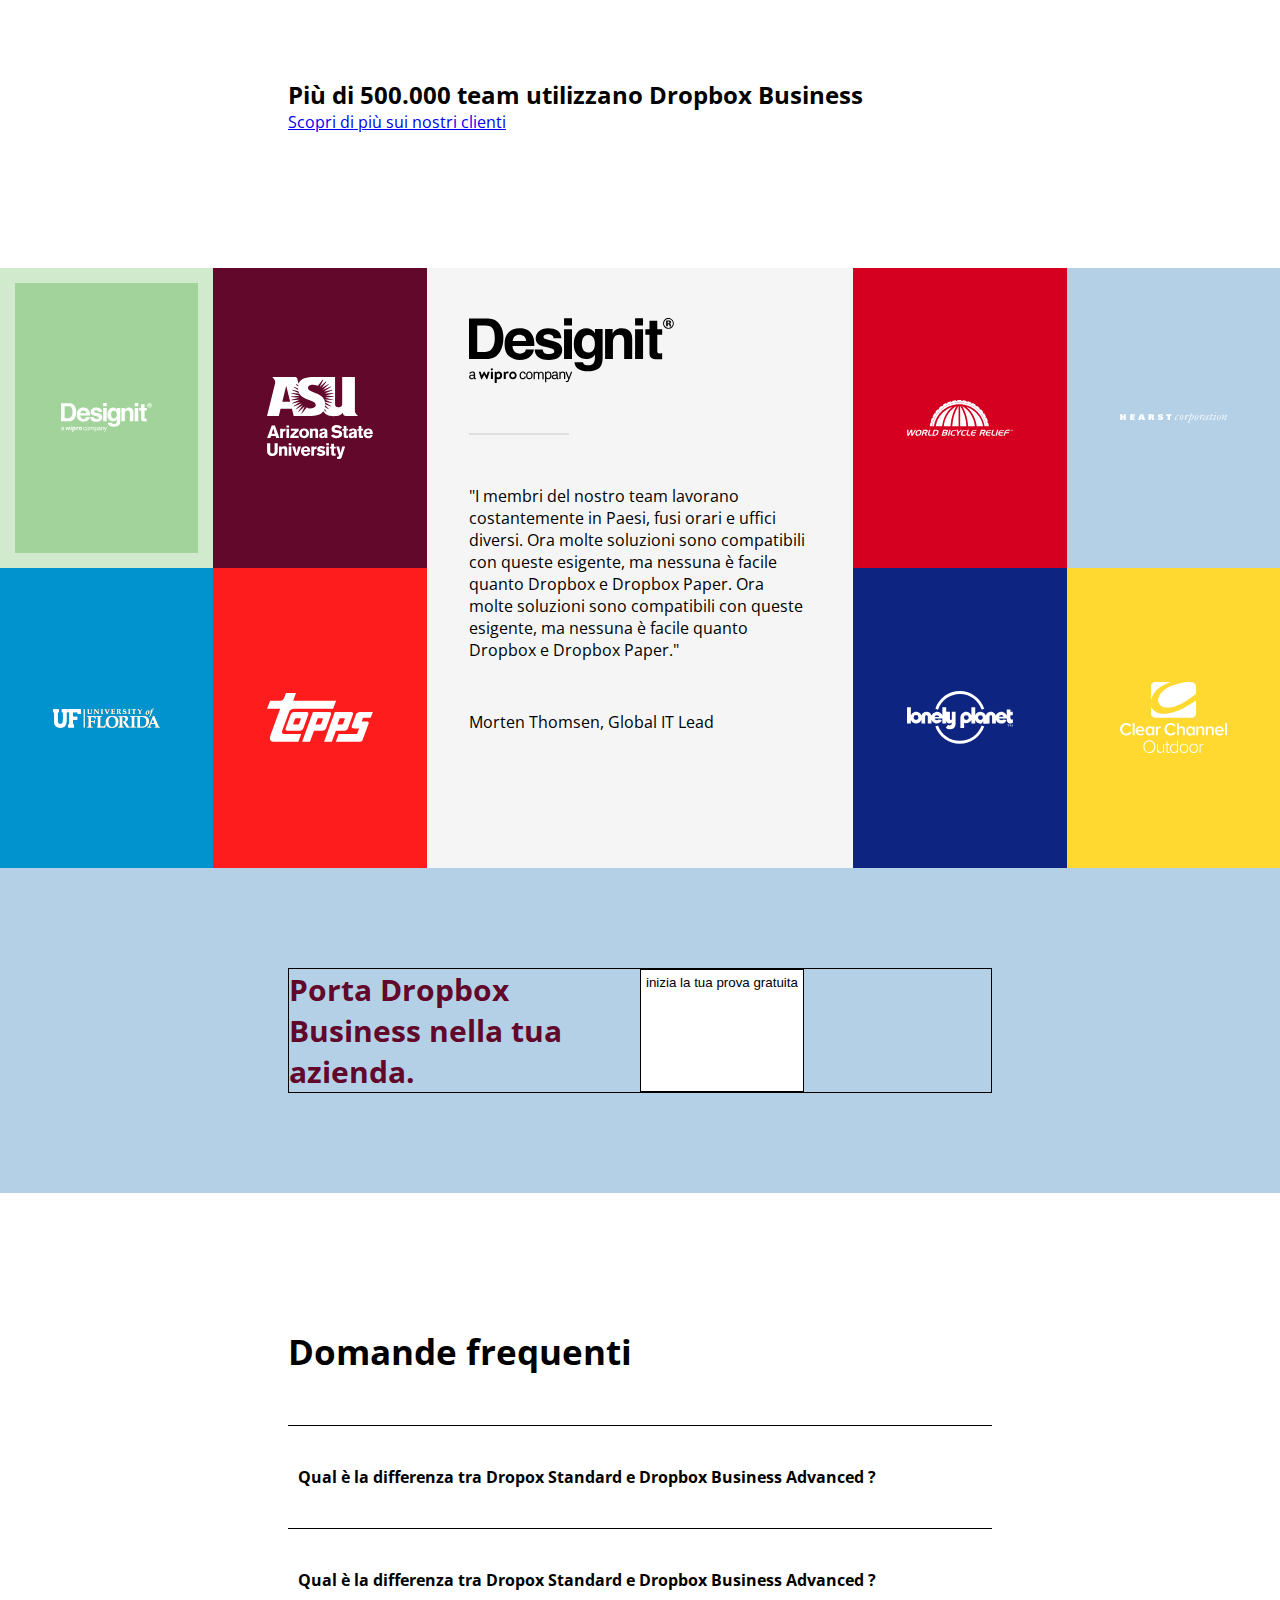
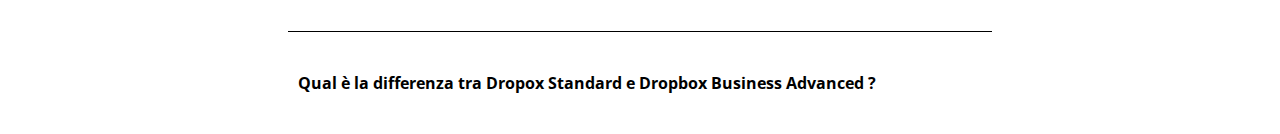
==== commit b6e8be7a: "feat: faq" ====
--- a/index.html
+++ b/index.html
@@ -415,6 +415,43 @@
           </div>
         </div>
       </div>
+      <!-- Basement Company -->
+      <div class="basement-company">
+        <div class="cont-basem-company">
+          <h2>Porta Dropbox Business nella tua azienda.</h2>
+          <button>inizia la tua prova gratuita</button>
+        </div>
+      </div>
+
+      <!-- FAQ -->
+      <div class="faq">
+        <div class="cont-faq">
+          <h2>Domande frequenti</h2>
+          <ul>
+            <li>
+              <span
+                >Qual è la differenza tra Dropox Standard e Dropbox Business
+                Advanced ?
+              </span>
+              <i class="fa-solid fa-chevron-down"></i>
+            </li>
+            <li>
+              <span
+                >Qual è la differenza tra Dropox Standard e Dropbox Business
+                Advanced ?
+              </span>
+              <i class="fa-solid fa-chevron-down"></i>
+            </li>
+            <li>
+              <span
+                >Qual è la differenza tra Dropox Standard e Dropbox Business
+                Advanced ?
+              </span>
+              <i class="fa-solid fa-chevron-down"></i>
+            </li>
+          </ul>
+        </div>
+      </div>
     </main>
   </body>
 </html>
--- a/style.css
+++ b/style.css
@@ -122,7 +122,7 @@
 -----------------
 */
 
-h2 {
+.container-abs h2 {
   font-size: 40px;
   margin-bottom: 5vh;
 }
@@ -406,7 +406,7 @@
 /* Centro */
 .cont-company-centro {
   width: calc(100% / 3);
-  border: 2px solid purple;
+  background-color: #f5f5f5;
 }
 
 .cont-company-centro img {
@@ -471,6 +471,71 @@
   background-color: #b4d0e7;
 }
 
+/* Basement-company */
+.basement-company {
+  padding: 100px 0;
+  background-color: #b4d0e7;
+}
+
+.cont-basem-company {
+  border: 1px solid black;
+  width: 55%;
+  margin: 0 auto;
+  display: flex;
+}
+
+.basement-company h2 {
+  width: 50%;
+  color: #61082b;
+  font-size: 30px;
+}
+
+.cont-basem-company button {
+  padding: 5px;
+  display: flex;
+  justify-content: center;
+  background-color: white;
+  border: 1px solid black;
+}
+
+.basement-company button:hover {
+  background-color: #0061ff;
+  border: 1px solid #0061ff;
+  color: white;
+  cursor: pointer;
+}
+
+/* FAQ */
+
+.cont-faq {
+  width: 55%;
+  margin: 0 auto;
+  margin-top: 15vh;
+}
+
+.cont-faq h2 {
+  font-size: 35px;
+  margin-bottom: 50px;
+}
+
+.cont-faq ul {
+  list-style-type: none;
+}
+
+.cont-faq ul li {
+  display: flex;
+  justify-content: space-between;
+  padding: 40px 10px;
+  border-top: 1px solid black;
+}
+
+.cont-faq ul li:last-child {
+  border-top: 1px solid black;
+}
+
+.cont-faq ul li span {
+  font-weight: bold;
+}
 /* 
 -----------------
 Footer
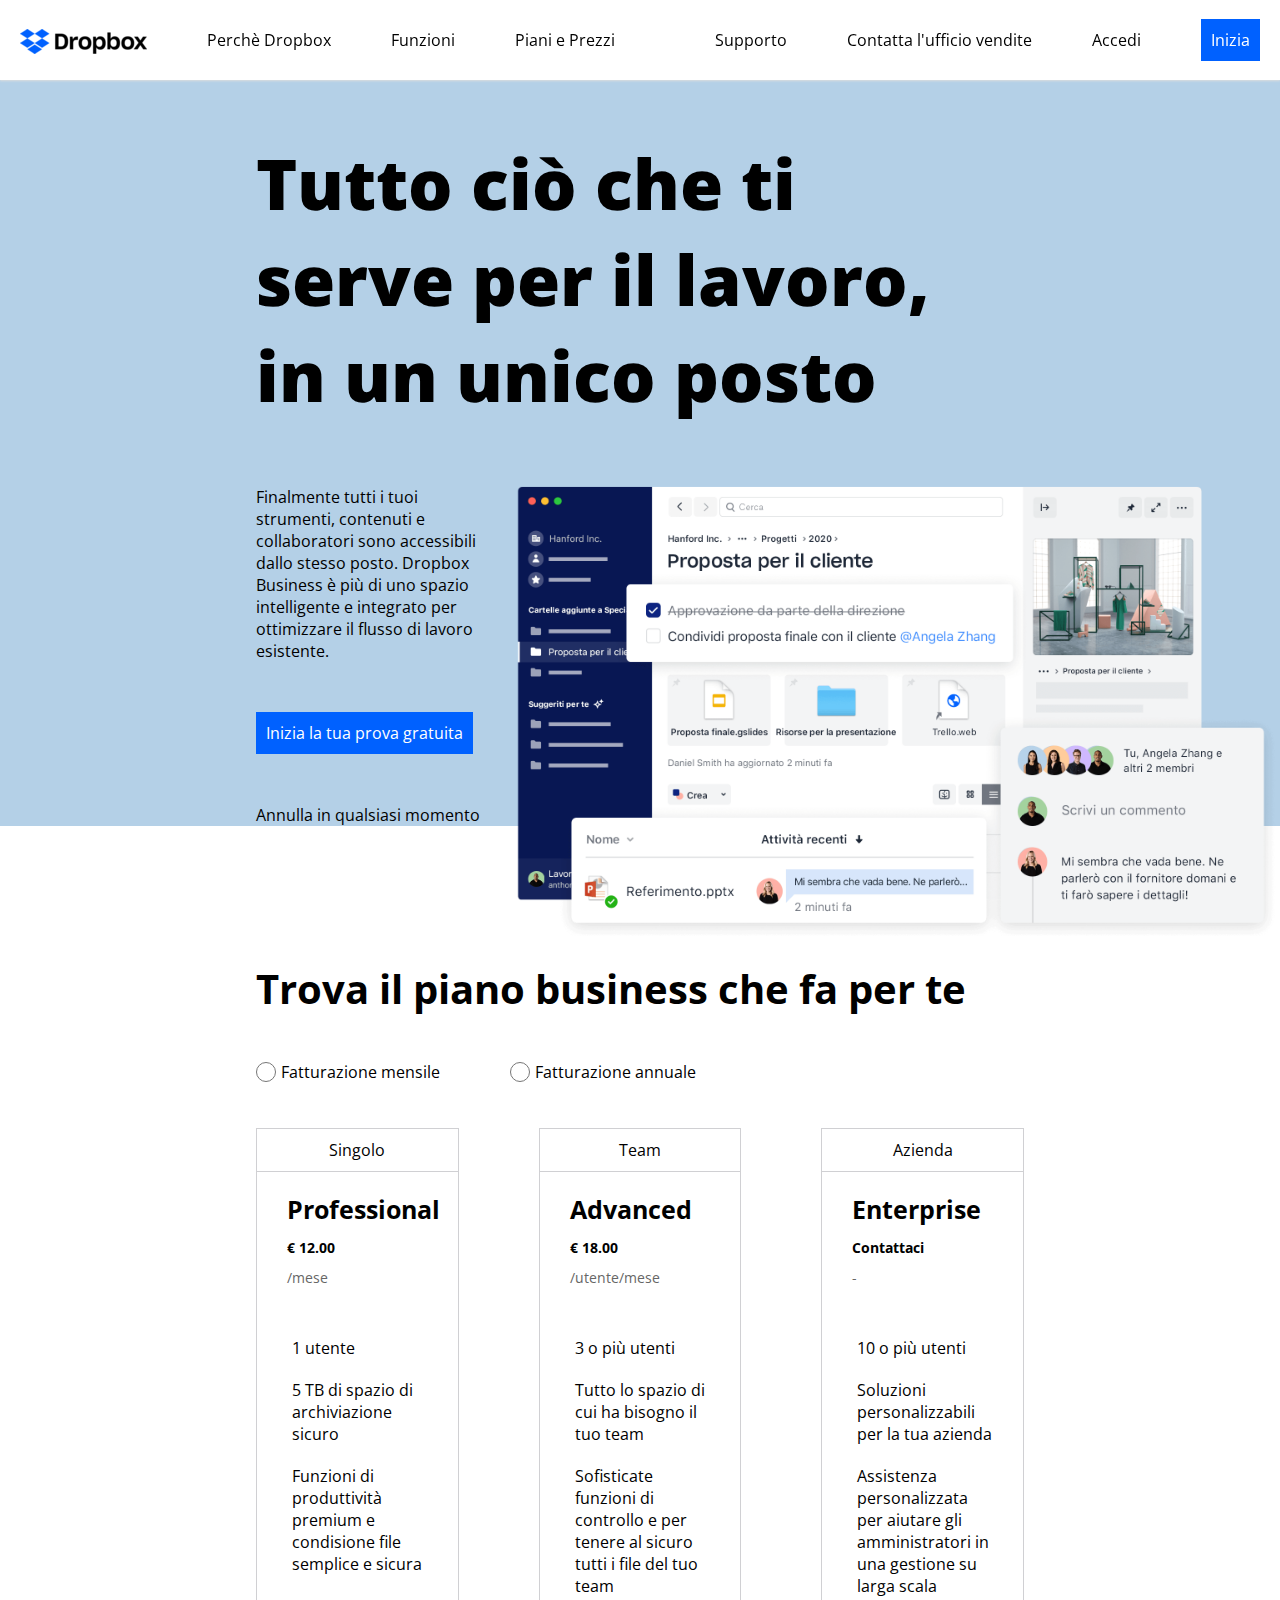
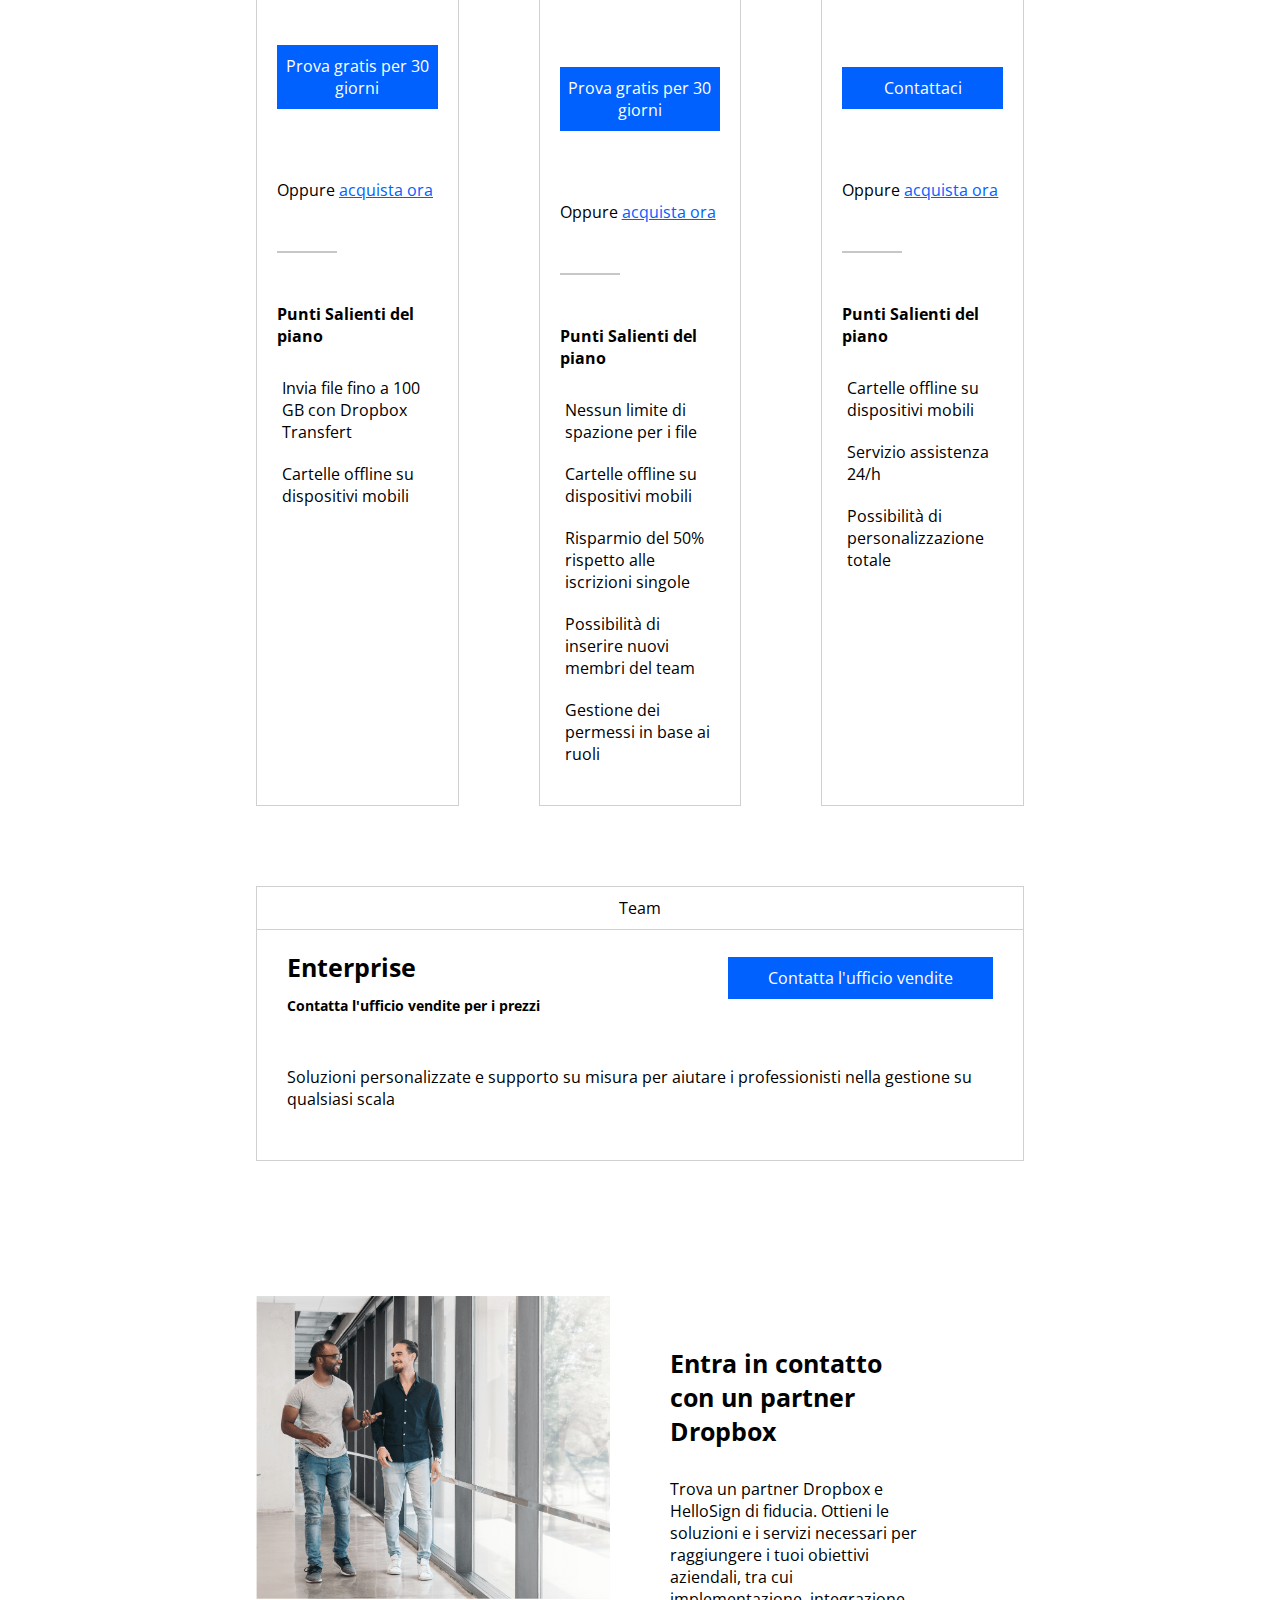
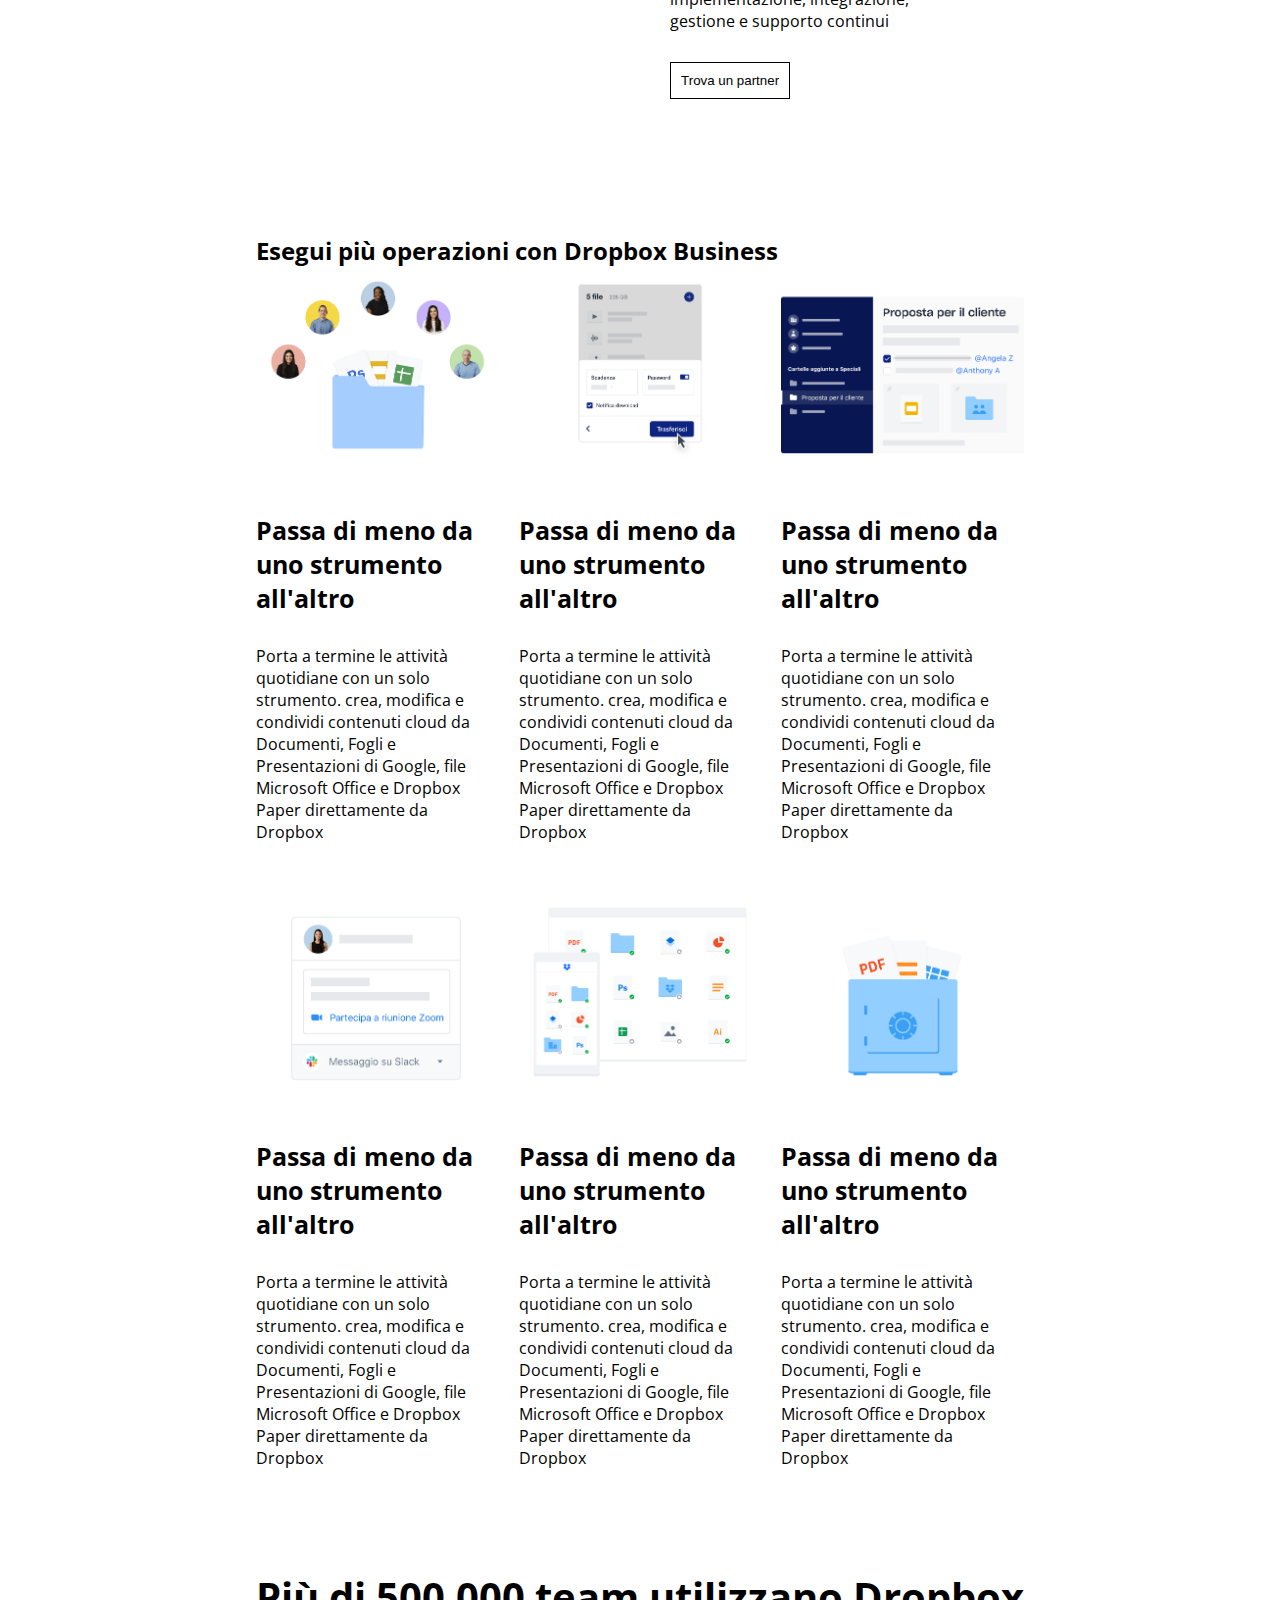
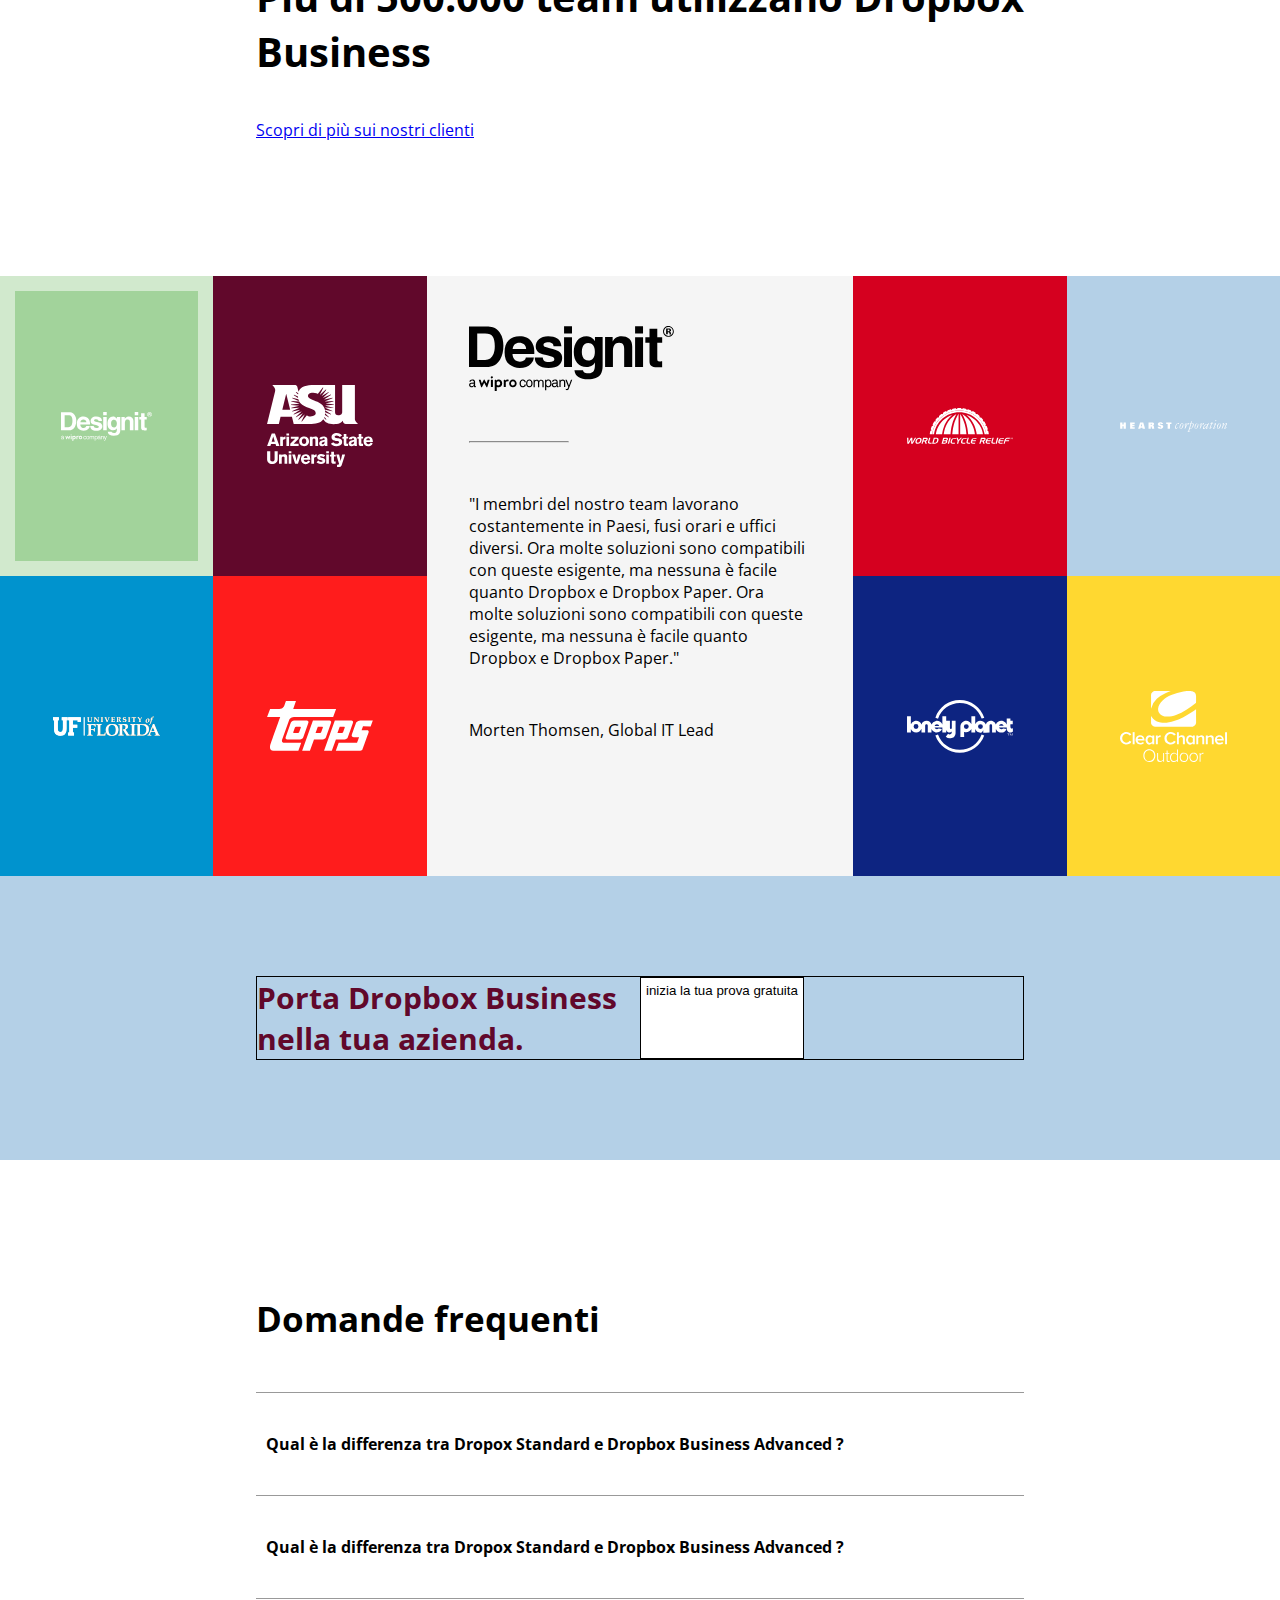
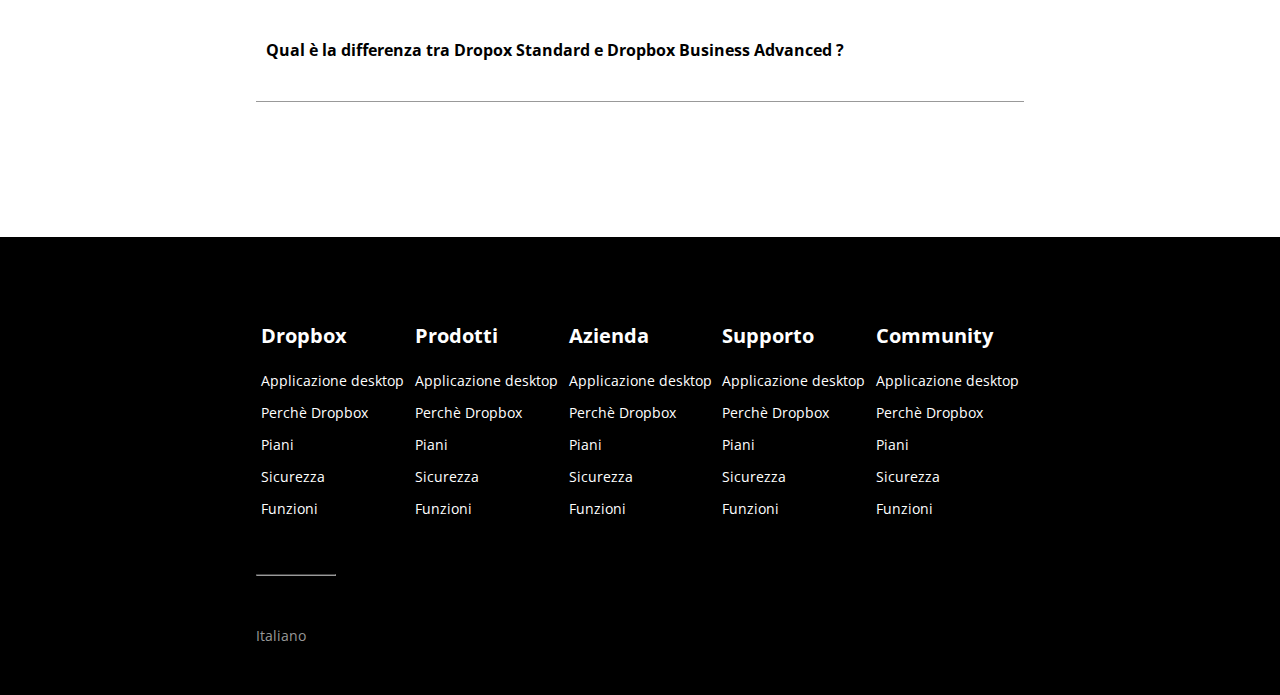
==== commit b1b0dbd6: "feat: footer" ====
--- a/index.html
+++ b/index.html
@@ -453,5 +453,59 @@
         </div>
       </div>
     </main>
+
+    <!-- Footer -->
+    <footer>
+      <div class="container-footer">
+        <div class="cont-list">
+          <ul>
+            <li><h5>Dropbox</h5></li>
+            <li><a href="#">Applicazione desktop</a></li>
+            <li><a href="#">Perchè Dropbox</a></li>
+            <li><a href="#">Piani</a></li>
+            <li><a href="#">Sicurezza</a></li>
+            <li><a href="#">Funzioni</a></li>
+          </ul>
+          <ul>
+            <li><h5>Prodotti</h5></li>
+            <li><a href="#">Applicazione desktop</a></li>
+            <li><a href="#">Perchè Dropbox</a></li>
+            <li><a href="#">Piani</a></li>
+            <li><a href="#">Sicurezza</a></li>
+            <li><a href="#">Funzioni</a></li>
+          </ul>
+          <ul>
+            <li><h5>Azienda</h5></li>
+            <li><a href="#">Applicazione desktop</a></li>
+            <li><a href="#">Perchè Dropbox</a></li>
+            <li><a href="#">Piani</a></li>
+            <li><a href="#">Sicurezza</a></li>
+            <li><a href="#">Funzioni</a></li>
+          </ul>
+          <ul>
+            <li><h5>Supporto</h5></li>
+            <li><a href="#">Applicazione desktop</a></li>
+            <li><a href="#">Perchè Dropbox</a></li>
+            <li><a href="#">Piani</a></li>
+            <li><a href="#">Sicurezza</a></li>
+            <li><a href="#">Funzioni</a></li>
+          </ul>
+          <ul>
+            <li><h5>Community</h5></li>
+            <li><a href="#">Applicazione desktop</a></li>
+            <li><a href="#">Perchè Dropbox</a></li>
+            <li><a href="#">Piani</a></li>
+            <li><a href="#">Sicurezza</a></li>
+            <li><a href="#">Funzioni</a></li>
+          </ul>
+        </div>
+        <hr />
+        <div class="lingua">
+          <i class="fa-solid fa-earth-americas"></i>
+          <span>Italiano</span>
+          <i class="fa-solid fa-caret-up"></i>
+        </div>
+      </div>
+    </footer>
   </body>
 </html>
--- a/style.css
+++ b/style.css
@@ -128,7 +128,7 @@
 }
 
 .container-abs {
-  width: 55%;
+  width: 60%;
   margin: 0 auto;
   padding-top: 15vh;
 }
@@ -237,7 +237,7 @@
   text-decoration: underline;
 }
 
-hr {
+.box-piani hr {
   width: 60px;
   margin-left: 20px;
   border: 0.5px solid #c7c7c7;
@@ -290,10 +290,10 @@
 /* Partner */
 .container-partner {
   display: flex;
-  width: 55%;
+  width: 60%;
   margin: 0 auto;
   padding-top: 15vh;
-  gap: 50px;
+  gap: 60px;
   padding-right: 50px;
 }
 
@@ -336,14 +336,14 @@
 
 /* Operazioni Dropbox business */
 .titolo-op-business {
-  width: 55%;
+  width: 60%;
   margin: 0 auto;
   margin-top: 15vh;
 }
 
 .container-op-business {
   display: flex;
-  width: 55%;
+  width: 60%;
   margin: 0 auto;
   flex-wrap: wrap;
   gap: 50px 20px;
@@ -364,9 +364,14 @@
 }
 
 .basement-op-business {
-  width: 55%;
+  width: 60%;
   margin: 0 auto;
   margin-top: 100px;
+}
+
+.basement-op-business h2 {
+  font-size: 40px;
+  margin-bottom: 40px;
 }
 
 .basement-op-business a {
@@ -479,7 +484,7 @@
 
 .cont-basem-company {
   border: 1px solid black;
-  width: 55%;
+  width: 60%;
   margin: 0 auto;
   display: flex;
 }
@@ -508,7 +513,7 @@
 /* FAQ */
 
 .cont-faq {
-  width: 55%;
+  width: 60%;
   margin: 0 auto;
   margin-top: 15vh;
 }
@@ -526,11 +531,11 @@
   display: flex;
   justify-content: space-between;
   padding: 40px 10px;
-  border-top: 1px solid black;
+  border-top: 1px solid #999999;
 }
 
 .cont-faq ul li:last-child {
-  border-top: 1px solid black;
+  border-bottom: 1px solid #999999;
 }
 
 .cont-faq ul li span {
@@ -541,6 +546,55 @@
 Footer
 -----------------
 */
+footer {
+  background-color: black;
+  margin-top: 15vh;
+}
+
+.container-footer {
+  width: 60%;
+  margin: 0 auto;
+  padding-bottom: 50px;
+}
+
+.cont-list {
+  width: 100%;
+  color: white;
+  display: flex;
+  justify-content: space-between;
+  padding-top: 80px;
+}
+
+.container-footer ul li {
+  list-style-type: none;
+}
+
+.container-footer ul li h5 {
+  font-size: 20px;
+  margin-bottom: 10px;
+}
+
+.container-footer ul li {
+  padding: 5px;
+  color: white;
+}
+
+.container-footer ul li a {
+  font-size: 14px;
+  color: white;
+}
+
+.container-footer hr {
+  width: 80px;
+  margin-top: 50px;
+  border-color: #999999;
+}
+
+.lingua {
+  color: #999999;
+  margin-top: 50px;
+  font-size: 14px;
+}
 
 /* 
 -----------------
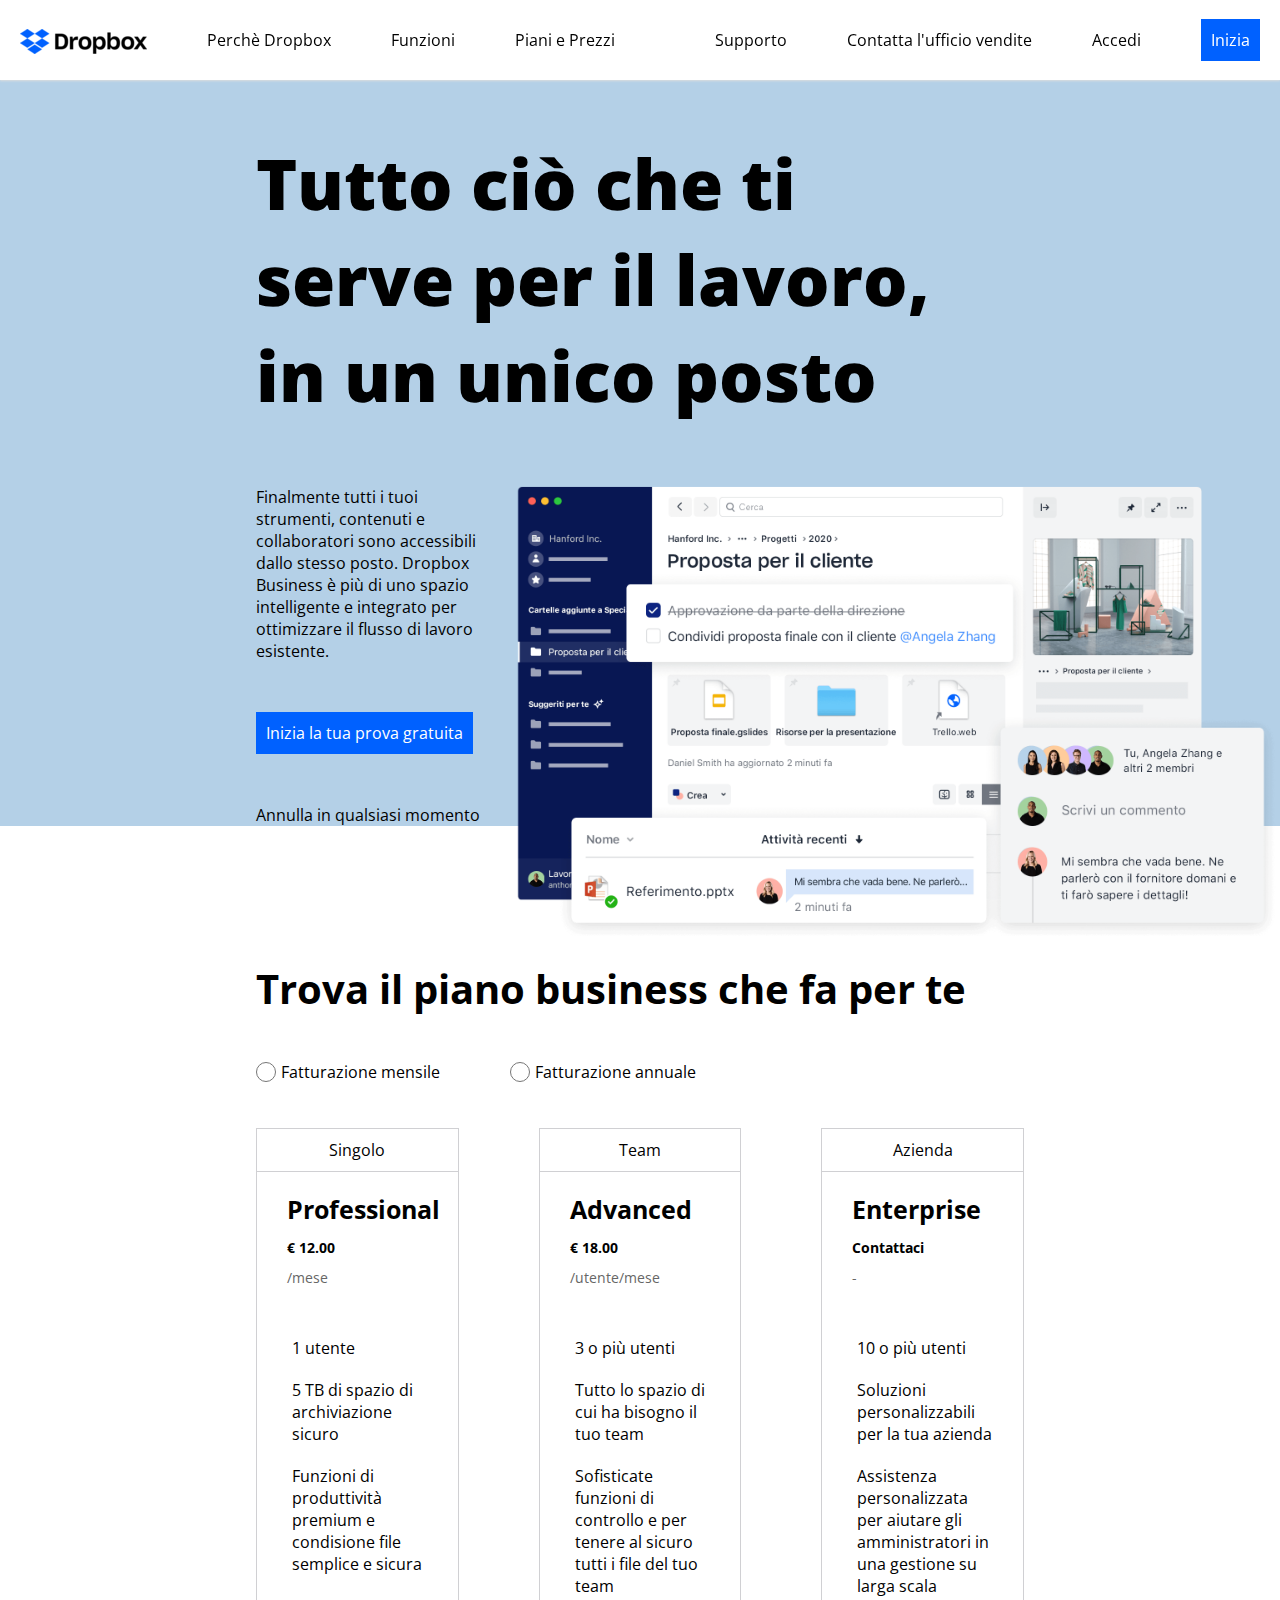
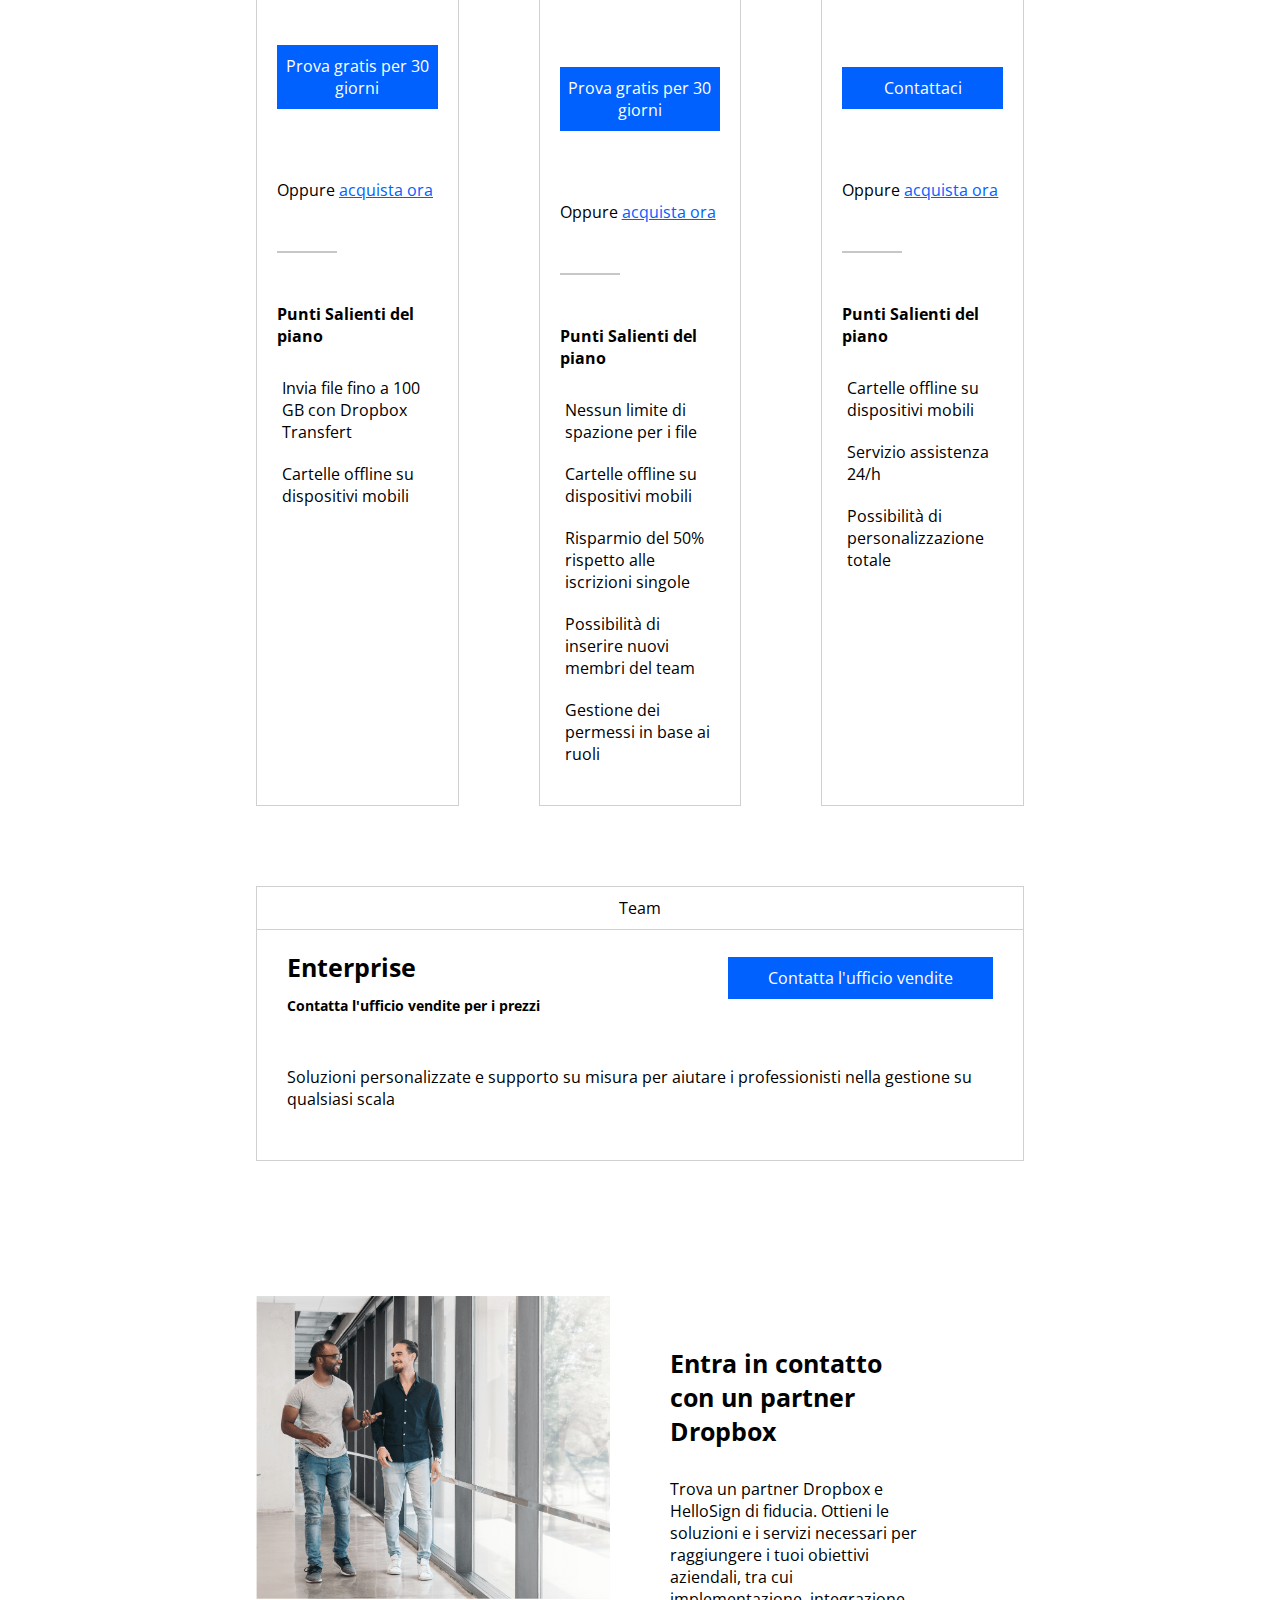
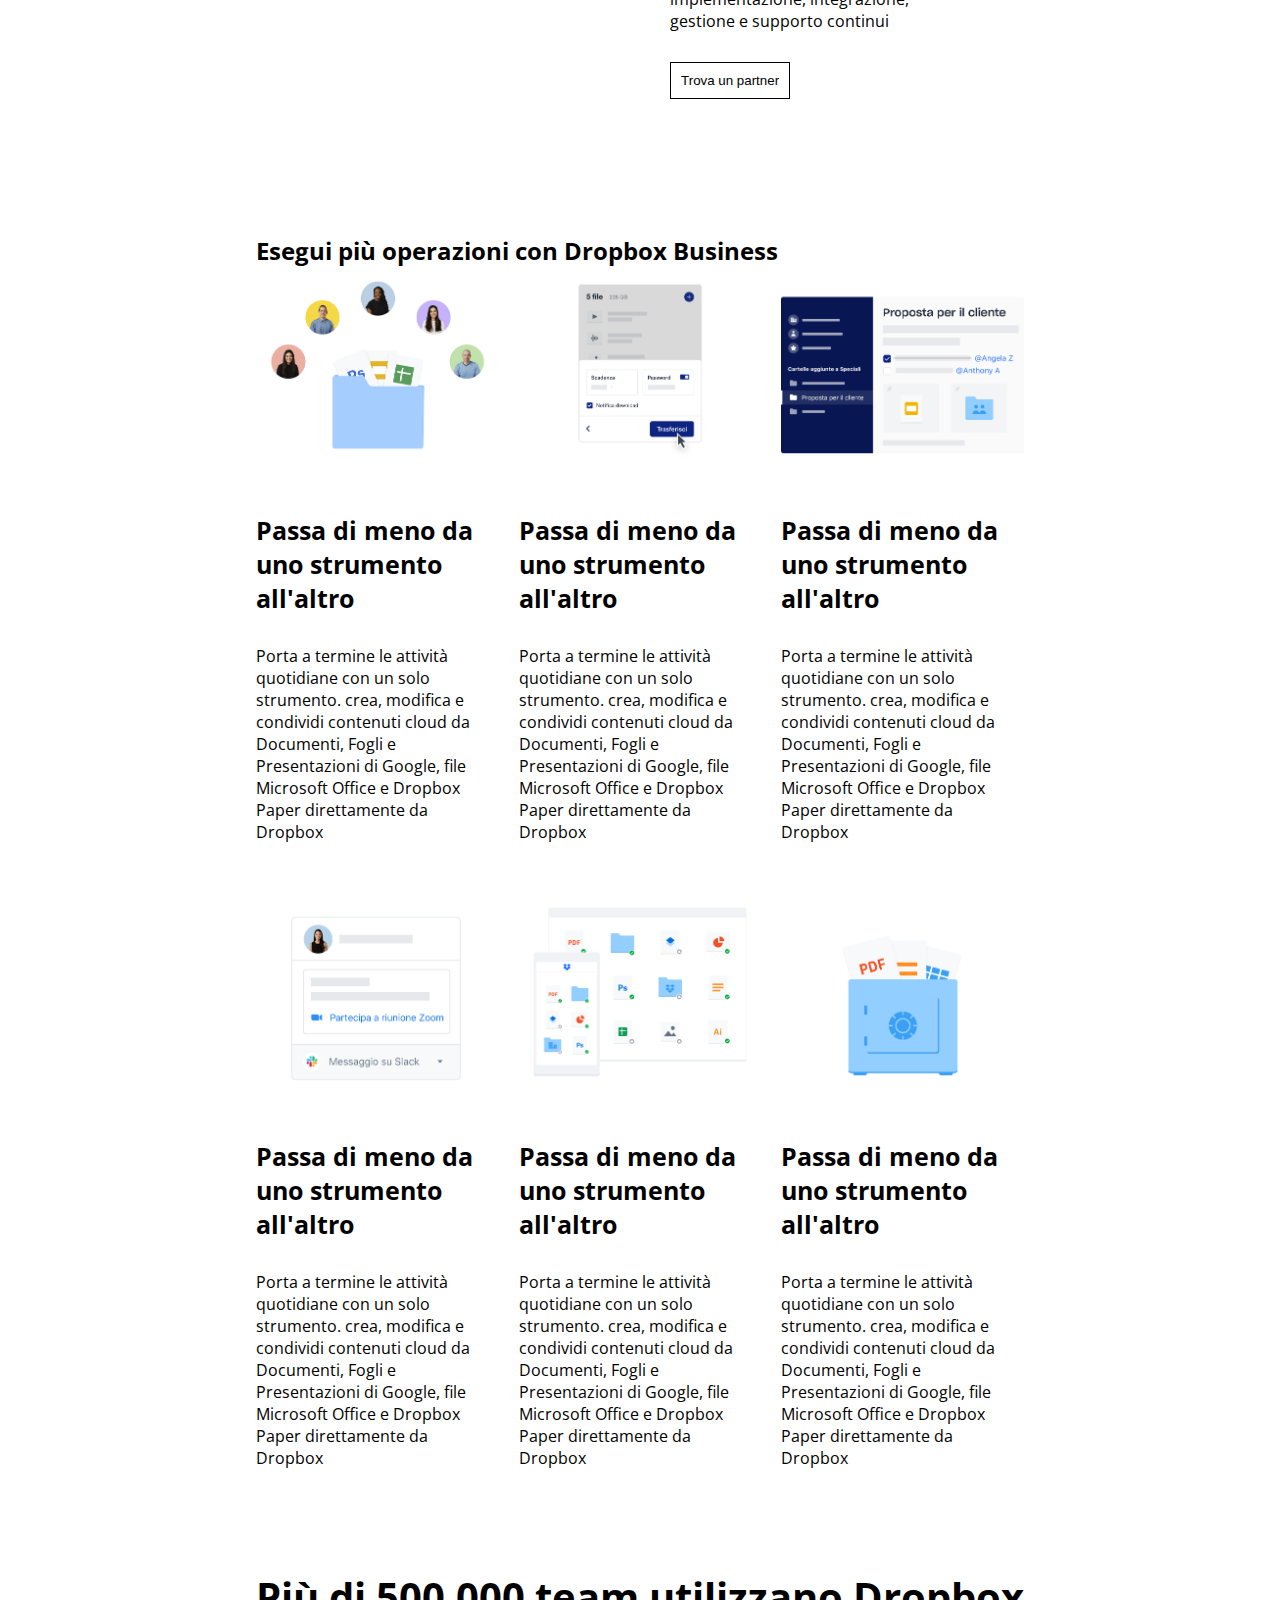
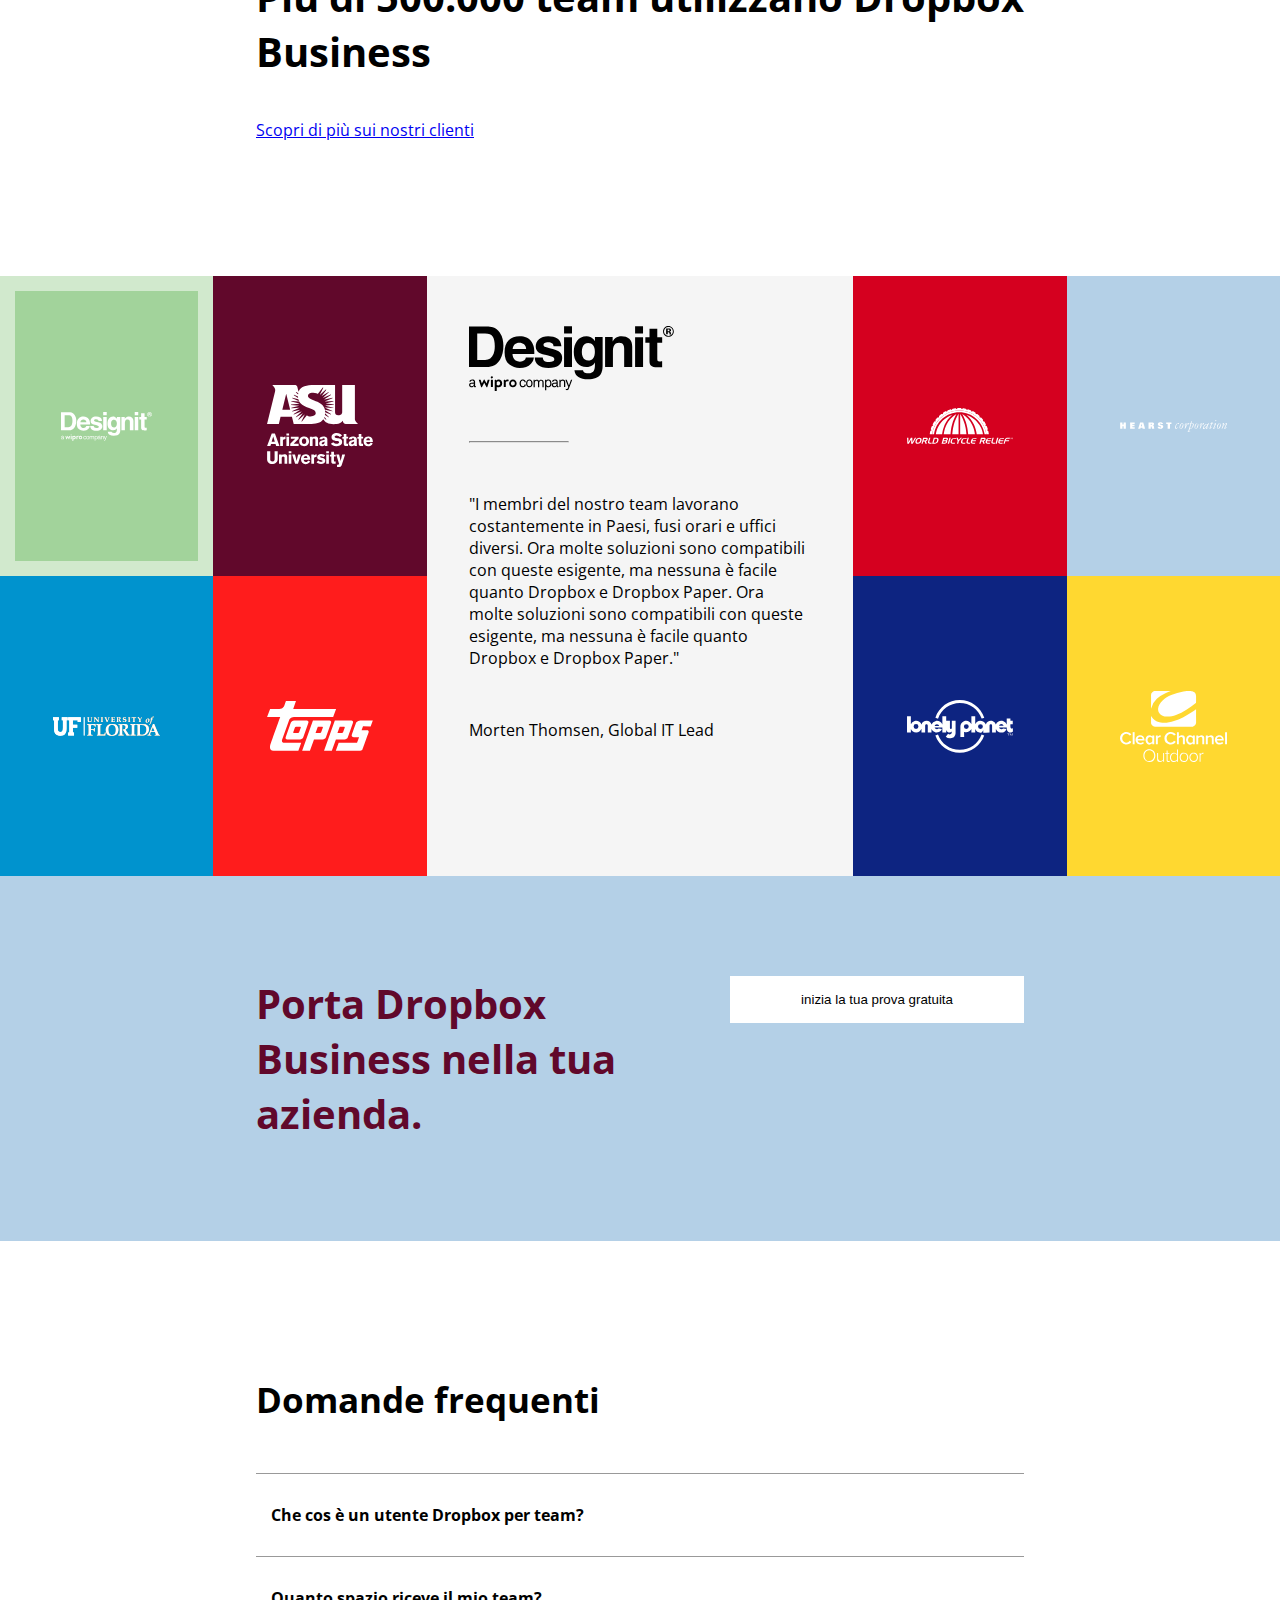
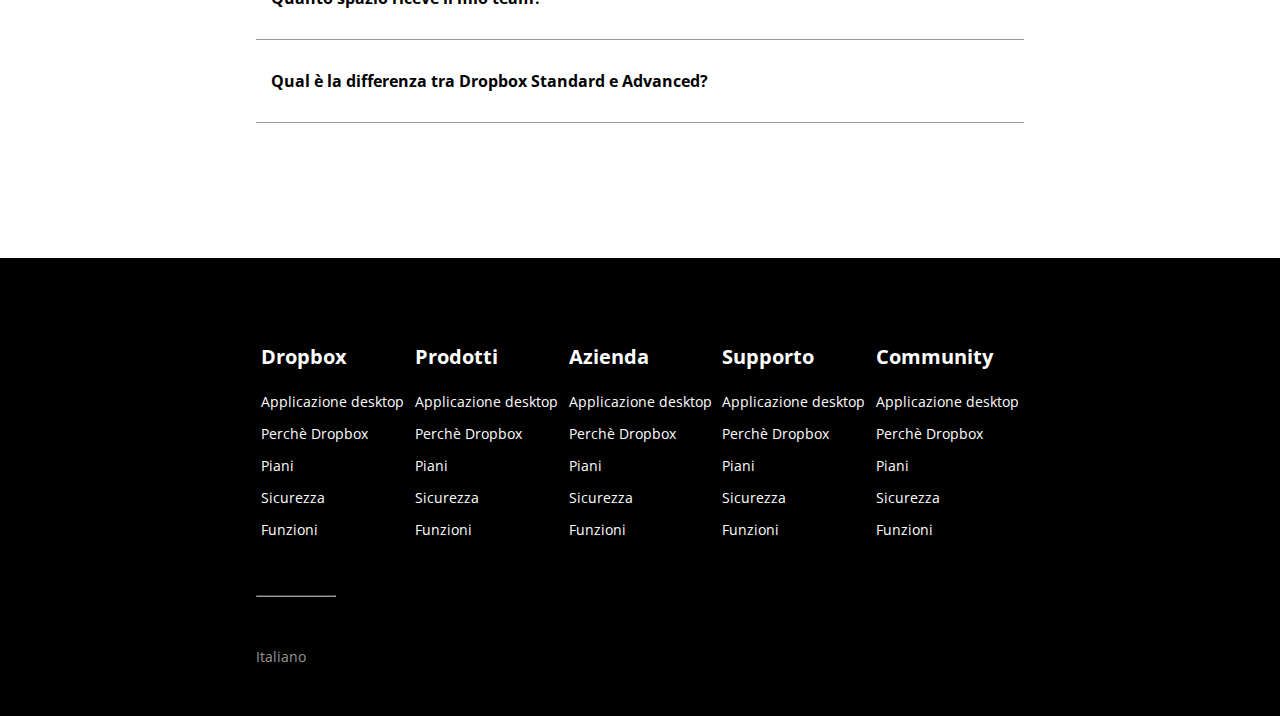
==== commit 48bd44d9: "feat: drop-down FAQ" ====
--- a/index.html
+++ b/index.html
@@ -429,25 +429,50 @@
           <h2>Domande frequenti</h2>
           <ul>
             <li>
-              <span
-                >Qual è la differenza tra Dropox Standard e Dropbox Business
-                Advanced ?
-              </span>
-              <i class="fa-solid fa-chevron-down"></i>
+              <label for="first">
+                Che cos è un utente Dropbox per team?
+                <span><i class="fa-solid fa-chevron-down"></i></span>
+              </label>
+              <input type="radio" name="accordion" id="first" />
+              <div class="content">
+                Un utente corrisponde a qualsiasi persona del team con un
+                indirizzo email unico. Ogni membro del team deve disporre di una
+                licenza utente unica. E gli utenti possono collegare i propri
+                account Dropbox a tutti i dispositivi desiderati (PC, telefoni,
+                tablet, ecc.) senza costi aggiuntivi.
+              </div>
             </li>
+
             <li>
-              <span
-                >Qual è la differenza tra Dropox Standard e Dropbox Business
-                Advanced ?
-              </span>
-              <i class="fa-solid fa-chevron-down"></i>
+              <label for="second">
+                Quanto spazio riceve il mio team?
+                <span><i class="fa-solid fa-chevron-down"></i></span>
+              </label>
+              <input type="radio" name="accordion" id="second" />
+              <div class="content">
+                Dropbox offre tre piani per soddisfare le esigenze del tuo team.
+                Il piano Standard offre al tuo team 5000 GB di spazio di
+                archiviazione condiviso. Per i team che hanno bisogno di più
+                spazio di archiviazione, il piano Advanced parte da 15 TB di
+                spazio di archiviazione per team (5 TB di spazio di
+                archiviazione per licenza utilizzata, minimo 3 licenze) e i
+                piani Enterprise offrono tutto lo spazio di cui hai bisogno.
+              </div>
             </li>
+
             <li>
-              <span
-                >Qual è la differenza tra Dropox Standard e Dropbox Business
-                Advanced ?
-              </span>
-              <i class="fa-solid fa-chevron-down"></i>
+              <label for="third">
+                Qual è la differenza tra Dropbox Standard e Advanced?
+                <span><i class="fa-solid fa-chevron-down"></i></span>
+              </label>
+              <input type="radio" name="accordion" id="third" />
+              <div class="content">
+                Standard offre ai team 5000 GB di spazio di archiviazione con
+                strumenti di sicurezza, condivisione e collaborazione facili da
+                usare. Advanced parte da 15 TB di spazio di archiviazione per
+                team, oltre a solidi controlli di sicurezza e avvisi. Per
+                ulteriori informazioni, confronta i piani Dropbox.
+              </div>
             </li>
           </ul>
         </div>
@@ -507,5 +532,6 @@
         </div>
       </div>
     </footer>
+    <!-- /Fine Footer -->
   </body>
 </html>
--- a/style.css
+++ b/style.css
@@ -483,31 +483,23 @@
 }
 
 .cont-basem-company {
-  border: 1px solid black;
-  width: 60%;
-  margin: 0 auto;
-  display: flex;
+  width: 60%;
+  margin: 0 auto;
+  display: flex;
+  align-items: start;
+  justify-content: space-between;
 }
 
 .basement-company h2 {
   width: 50%;
   color: #61082b;
-  font-size: 30px;
+  font-size: 40px;
 }
 
 .cont-basem-company button {
-  padding: 5px;
-  display: flex;
-  justify-content: center;
+  padding: 15px 70px;
   background-color: white;
-  border: 1px solid black;
-}
-
-.basement-company button:hover {
-  background-color: #0061ff;
-  border: 1px solid #0061ff;
-  color: white;
-  cursor: pointer;
+  border: 1px solid white;
 }
 
 /* FAQ */
@@ -523,24 +515,51 @@
   margin-bottom: 50px;
 }
 
-.cont-faq ul {
-  list-style-type: none;
-}
-
 .cont-faq ul li {
-  display: flex;
-  justify-content: space-between;
-  padding: 40px 10px;
   border-top: 1px solid #999999;
+  list-style: none;
+  width: 100%;
+  padding: 20px 0;
 }
 
 .cont-faq ul li:last-child {
   border-bottom: 1px solid #999999;
 }
 
-.cont-faq ul li span {
+.cont-faq label {
   font-weight: bold;
 }
+
+/* DropDown menù */
+
+/* Per far si che il testo e font-awesome si affianchino */
+.cont-faq ul li label {
+  padding: 10px;
+  display: flex;
+  align-items: center;
+  justify-content: space-between;
+}
+
+/* Nasconde l'elemento di selezione del browser */
+.cont-faq ul label + input[type='radio'] {
+  display: none;
+}
+
+/* Nascondo il div con la classe .content, con overflow */
+.cont-faq ul .content {
+  padding: 0 10px;
+  line-height: 26px;
+  max-height: 0;
+  width: 80%;
+  overflow: hidden;
+  transition: max-height 0.5s;
+}
+
+/* Quando l'elemento di selezione è selezionato, il div con la class content, si alzerà del suo contenuto, con un limite di max-height */
+.cont-faq ul label + input[type='radio']:checked + .content {
+  max-height: 200px;
+}
+
 /* 
 -----------------
 Footer
@@ -601,7 +620,7 @@
 Hovers
 -----------------
 */
-
+/* Hover navbar */
 nav ul li:hover {
   border-bottom: 2px solid black;
 }
@@ -609,3 +628,19 @@
 nav ul li .bottone:hover {
   background-color: #70a5fc;
 }
+/* Hover basement-company */
+.basement-company button:hover {
+  background-color: #0061ff;
+  border: 1px solid #0061ff;
+  color: white;
+  cursor: pointer;
+}
+
+/* hover dropdown */
+.cont-faq ul li:hover {
+  background-color: rgb(230, 230, 230);
+}
+
+label:hover {
+  cursor: pointer;
+}
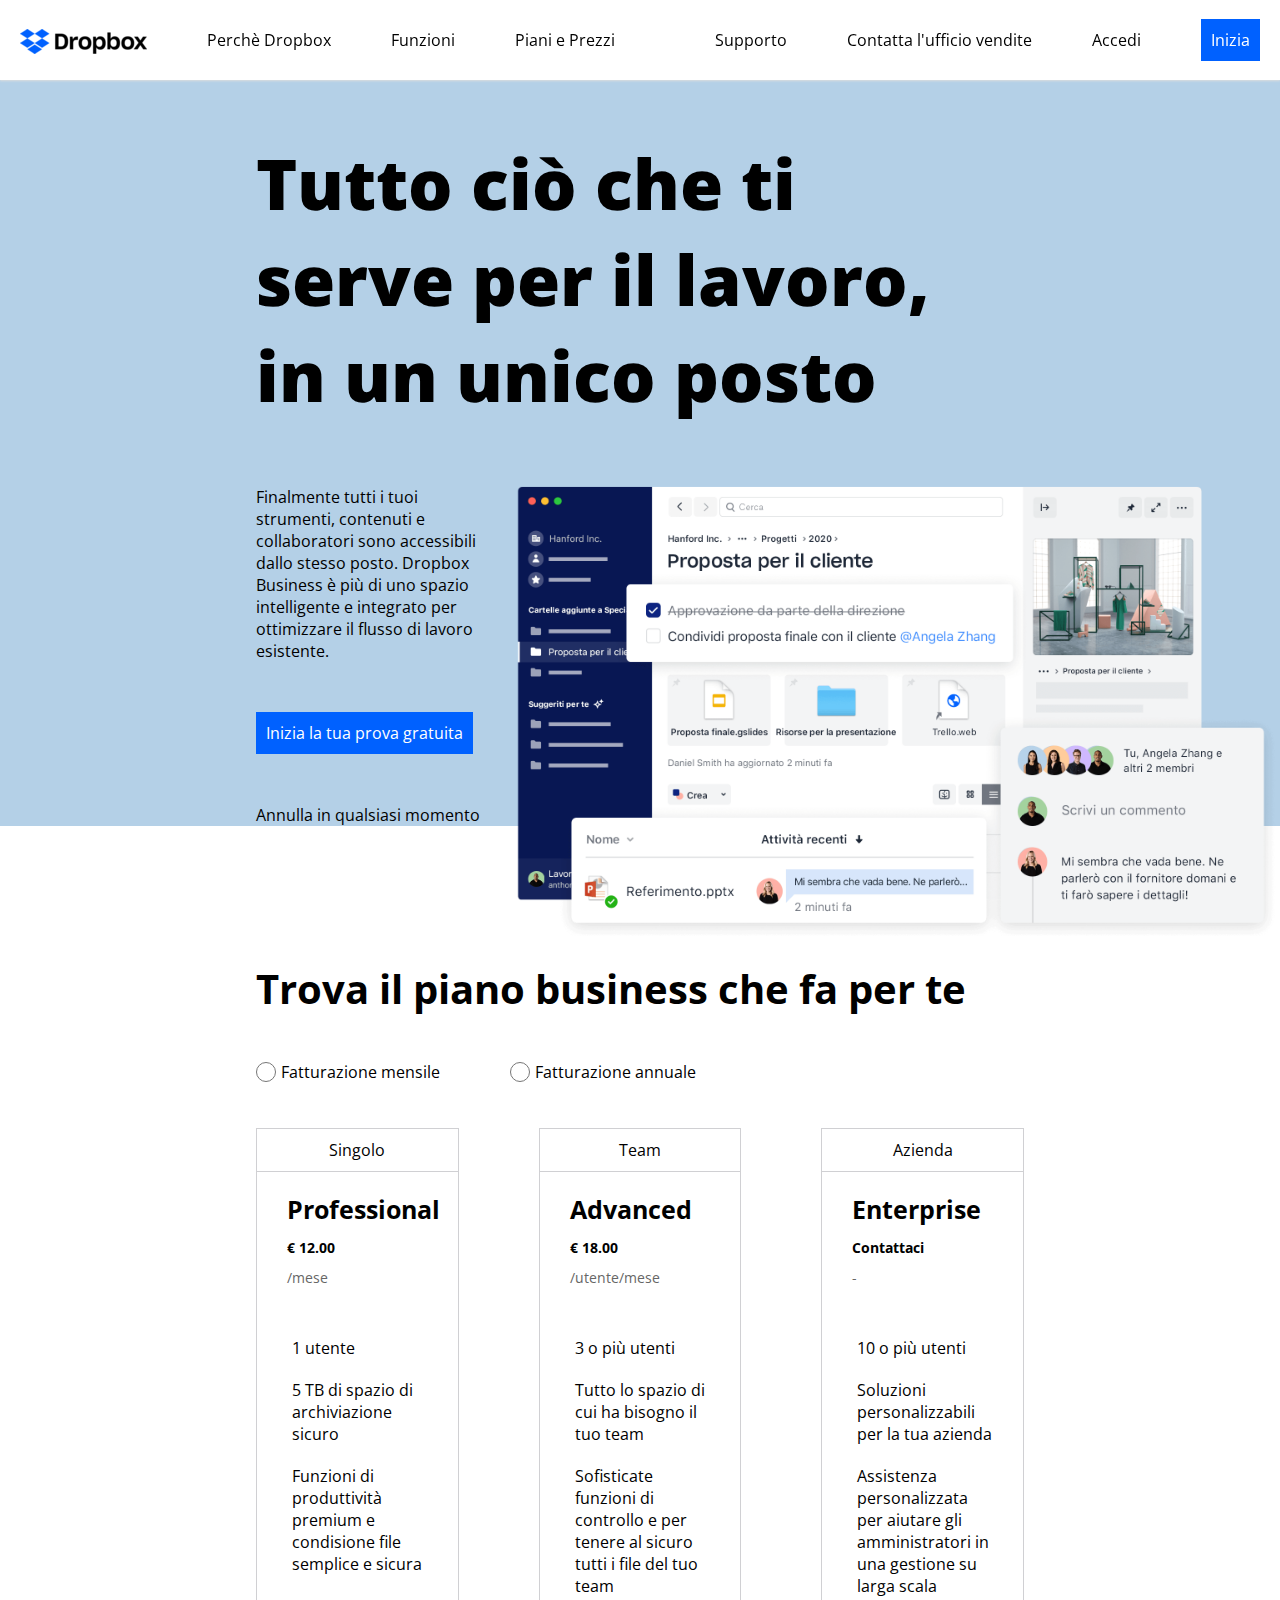
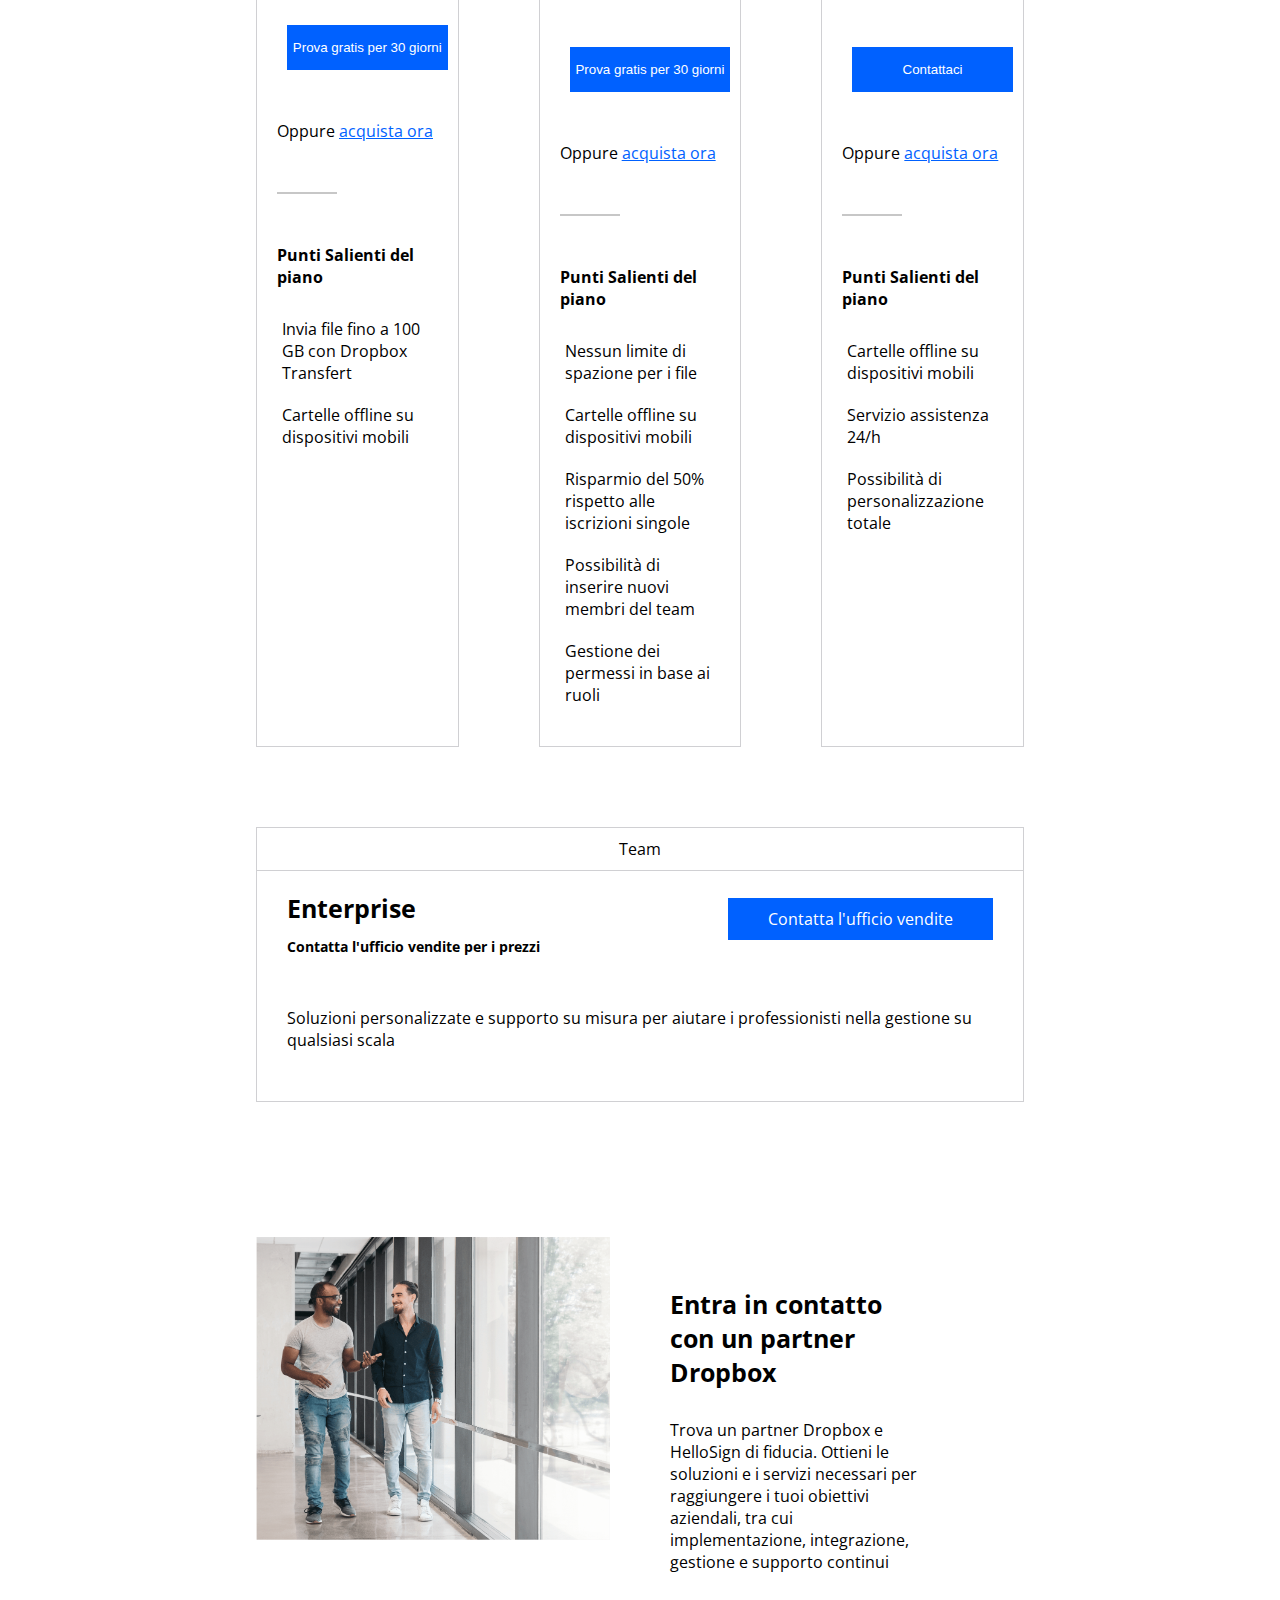
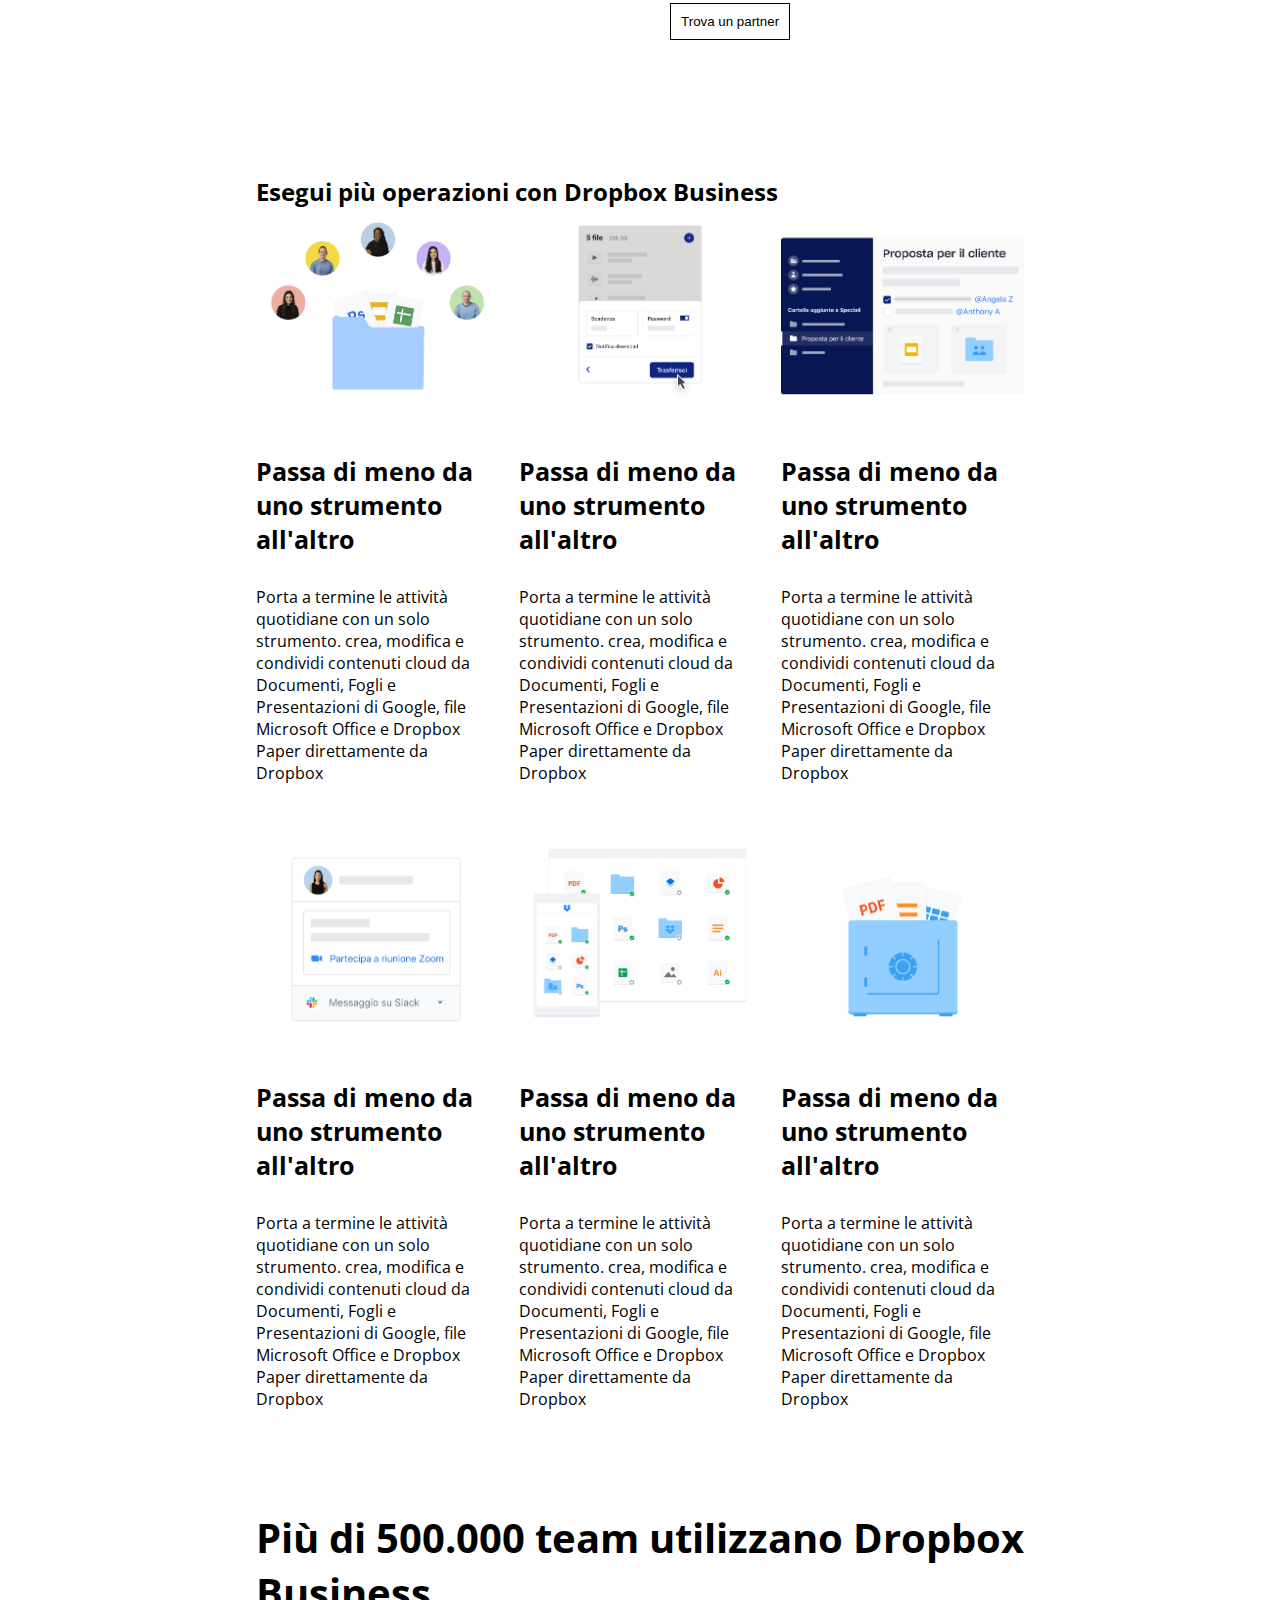
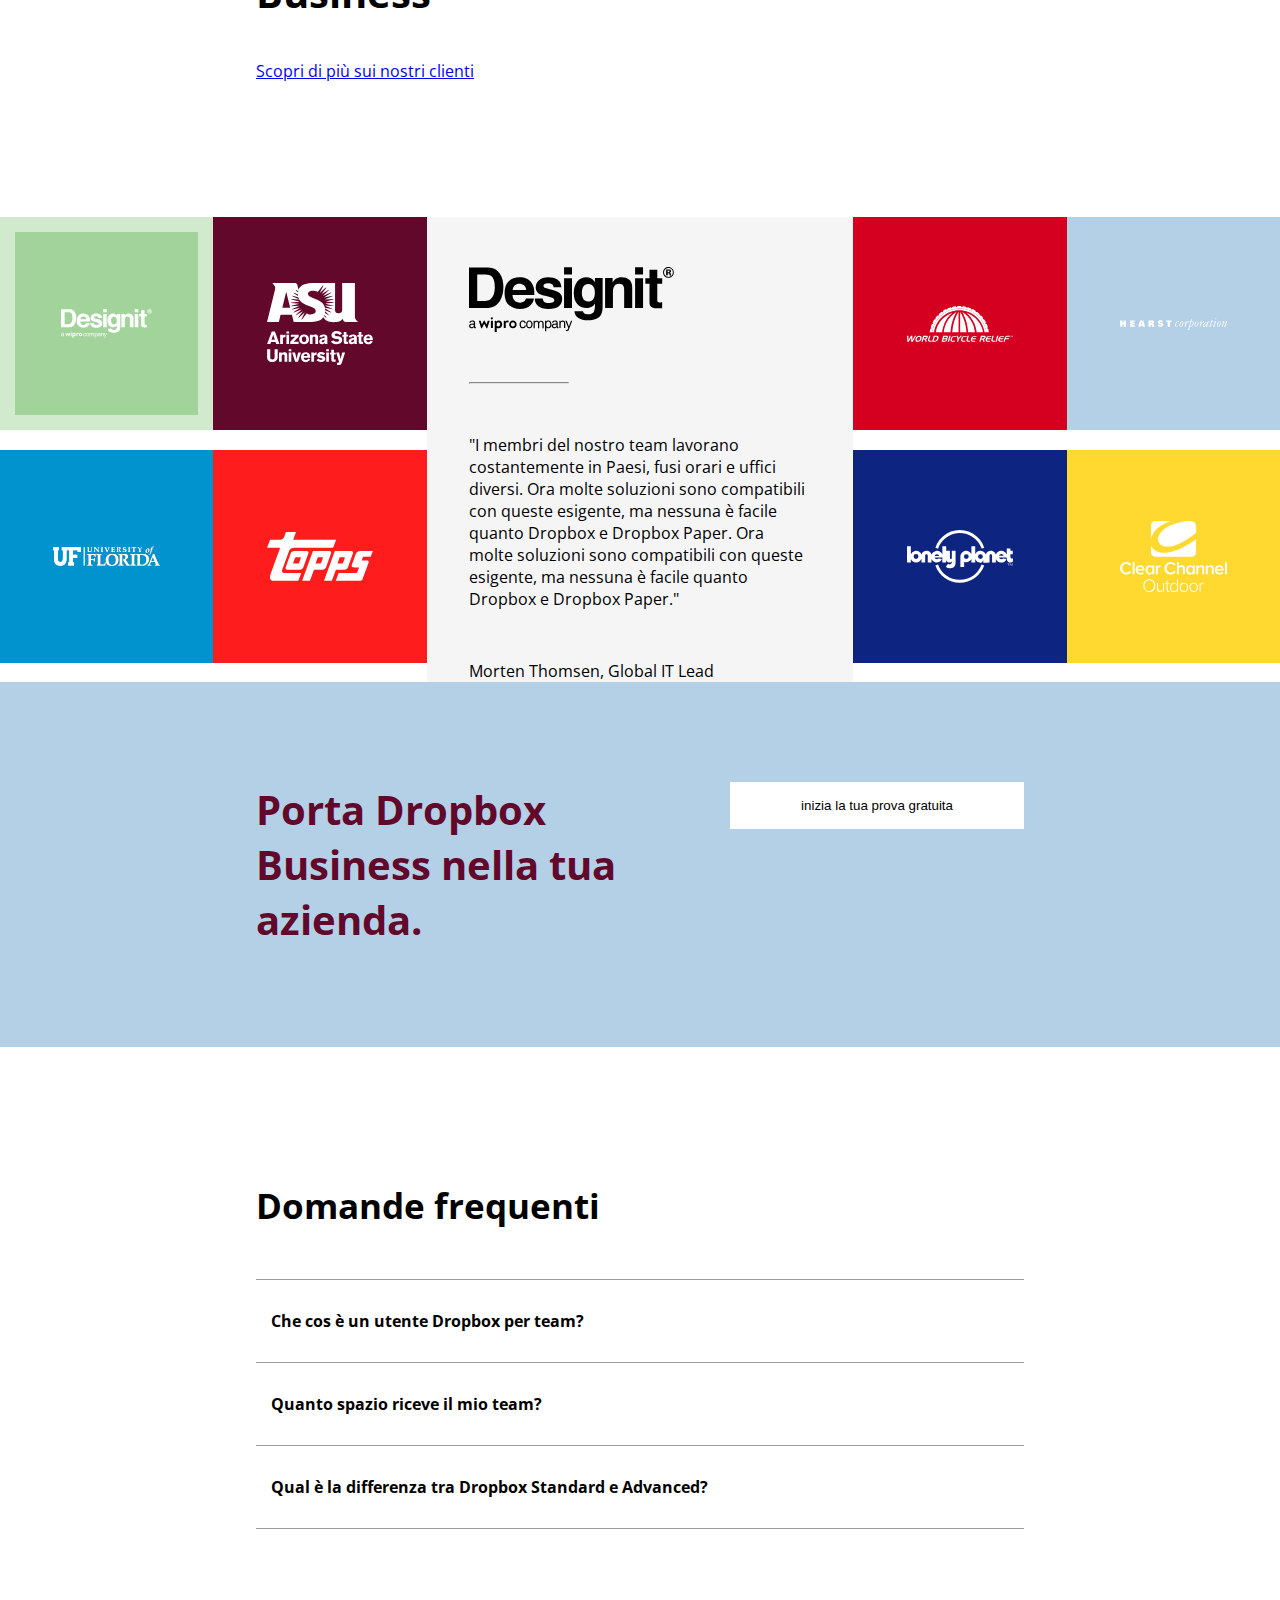
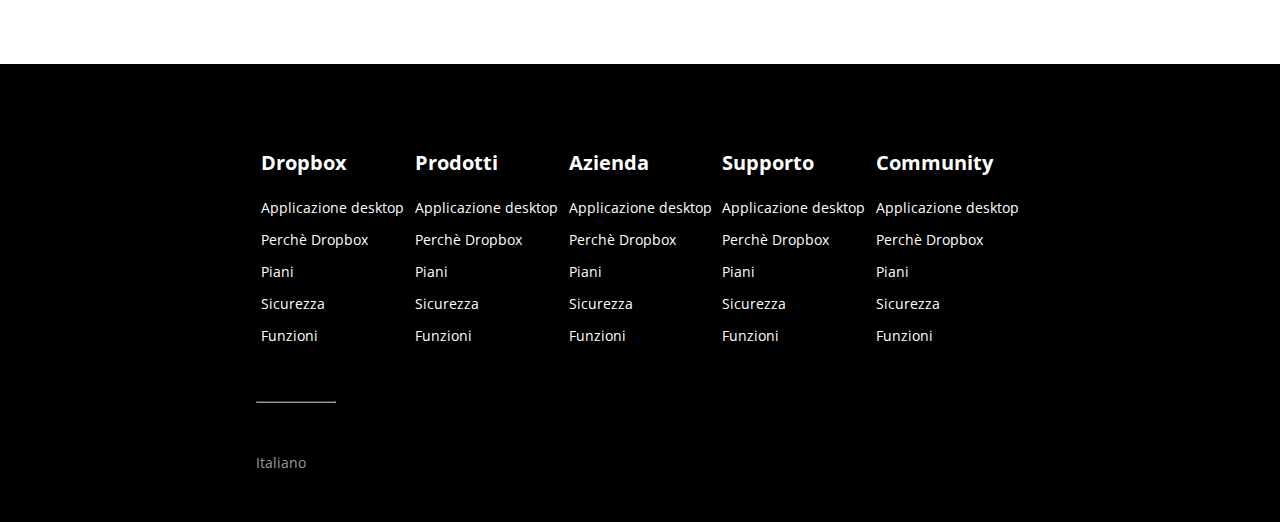
==== commit d4b8b0f6: "fix: sistemazione hovers" ====
--- a/index.html
+++ b/index.html
@@ -115,7 +115,7 @@
               </ul>
             </div>
             <div class="prova">
-              <a href="#" class="btn-prova">Prova gratis per 30 giorni</a>
+              <button>Prova gratis per 30 giorni</button>
             </div>
             <p class="cop">Oppure <a href="#">acquista ora</a></p>
             <hr />
@@ -159,7 +159,7 @@
               </ul>
             </div>
             <div class="prova">
-              <a href="#" class="btn-prova">Prova gratis per 30 giorni</a>
+              <button>Prova gratis per 30 giorni</button>
             </div>
             <p class="cop">Oppure <a href="#">acquista ora</a></p>
             <hr />
@@ -215,7 +215,7 @@
               </ul>
             </div>
             <div class="prova">
-              <a href="#" class="btn-prova">Contattaci</a>
+              <button>Contattaci</button>
             </div>
             <p class="cop">Oppure <a href="#">acquista ora</a></p>
             <hr />
--- a/style.css
+++ b/style.css
@@ -199,19 +199,20 @@
   list-style-type: none;
 }
 
-.prova {
-  margin-top: 70px;
+.prova button {
   text-align: center;
   width: 80%;
-  margin: 70px auto;
+  margin: 50px 30px 0;
   background-color: #0061ff;
-  padding: 10px 0;
-}
-
-.btn-prova {
+  padding: 15px 0;
+  color: white;
+  border: none;
+}
+
+/* .btn-prova {
   background-color: #0061ff;
   color: white;
-}
+} */
 
 .info-tipologia ul li {
   display: flex;
@@ -394,9 +395,9 @@
 }
 
 .box-company {
-  width: 50%;
+  width: calc(100% / 2);
   /* come far si che height sia uguale a width, il quale è 50% del contenitore*/
-  height: 300px;
+  height: calc(100vw / 6);
   display: flex;
   justify-content: center;
   align-items: center;
@@ -628,6 +629,20 @@
 nav ul li .bottone:hover {
   background-color: #70a5fc;
 }
+
+.bottone:hover {
+  background-color: #70a5fc;
+}
+
+.prova button:hover {
+  background-color: #70a5fc;
+  cursor: pointer;
+}
+
+.btn-orizz:hover {
+  background-color: #70a5fc;
+}
+
 /* Hover basement-company */
 .basement-company button:hover {
   background-color: #0061ff;
@@ -644,3 +659,13 @@
 label:hover {
   cursor: pointer;
 }
+
+/* Footer */
+.container-footer ul li a:hover {
+  text-decoration: underline;
+}
+
+.container-footer .lingua:hover {
+  text-decoration: underline;
+  cursor: pointer;
+}
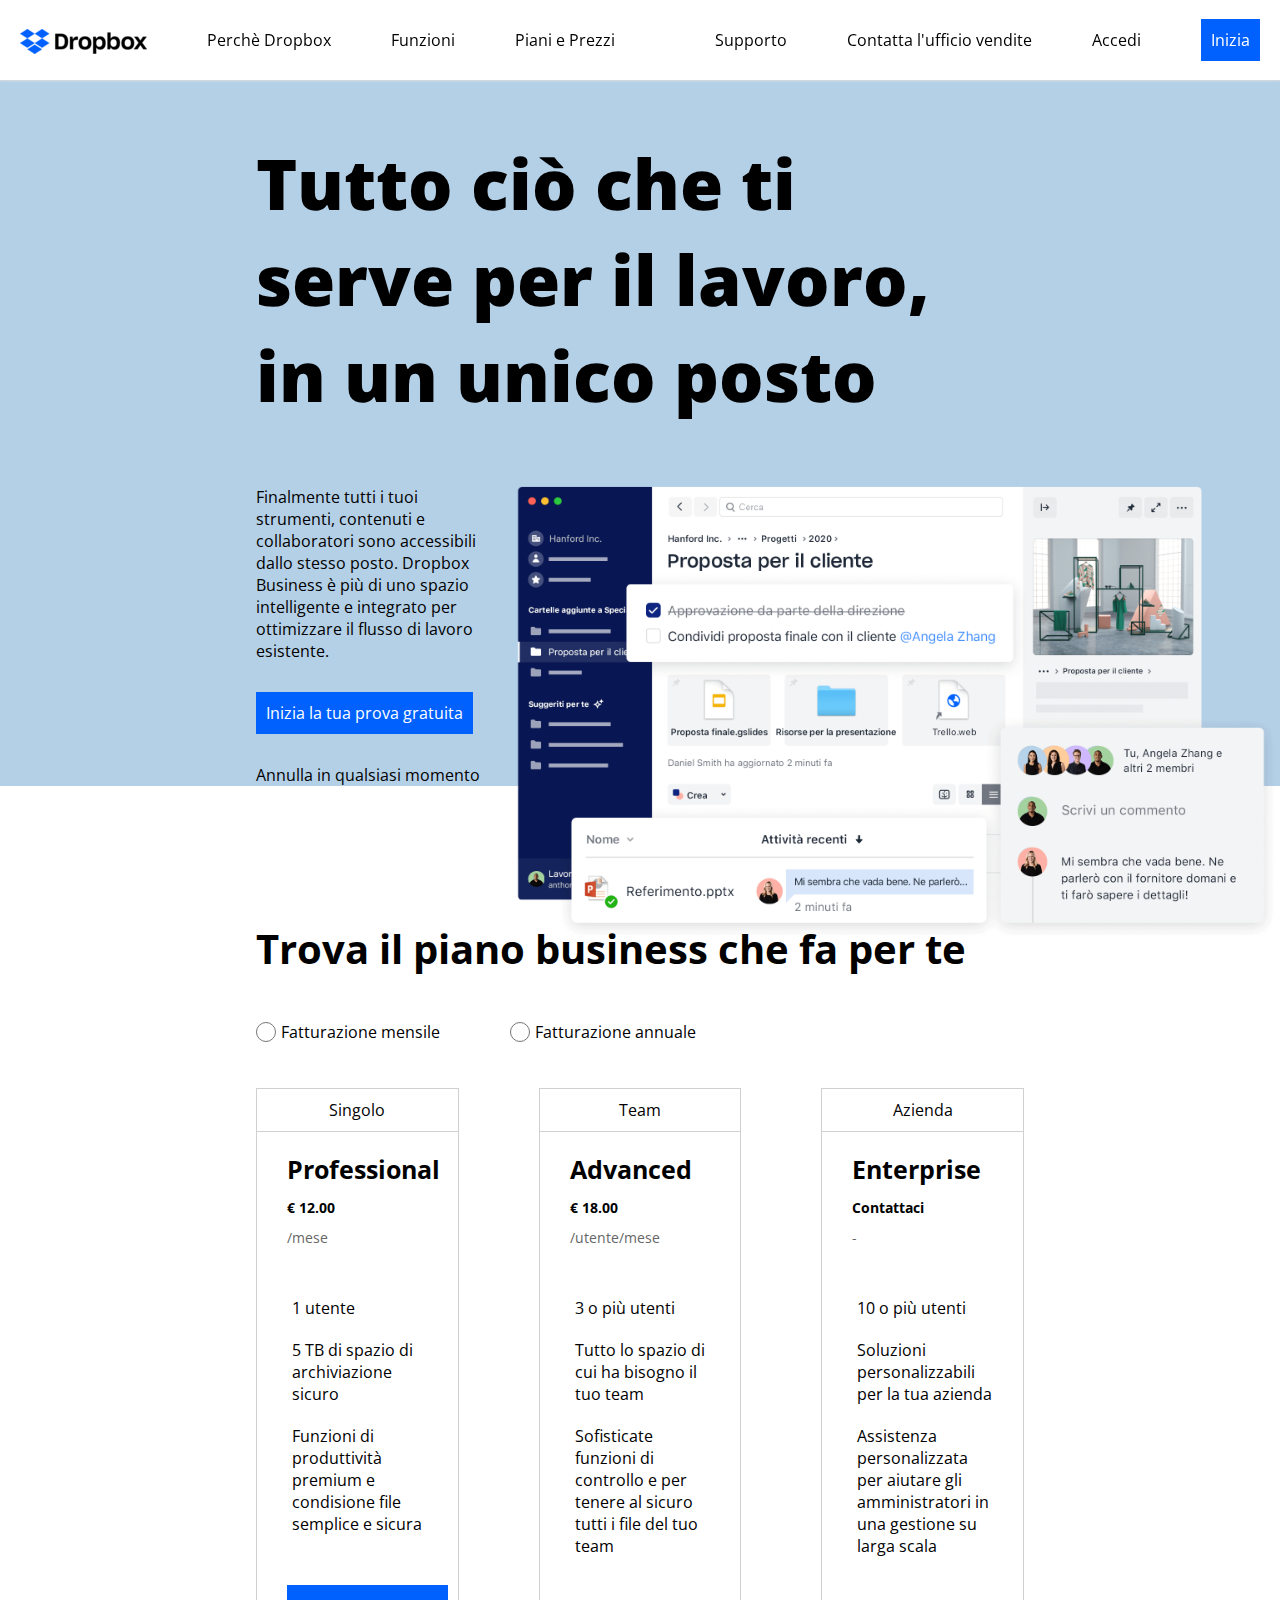
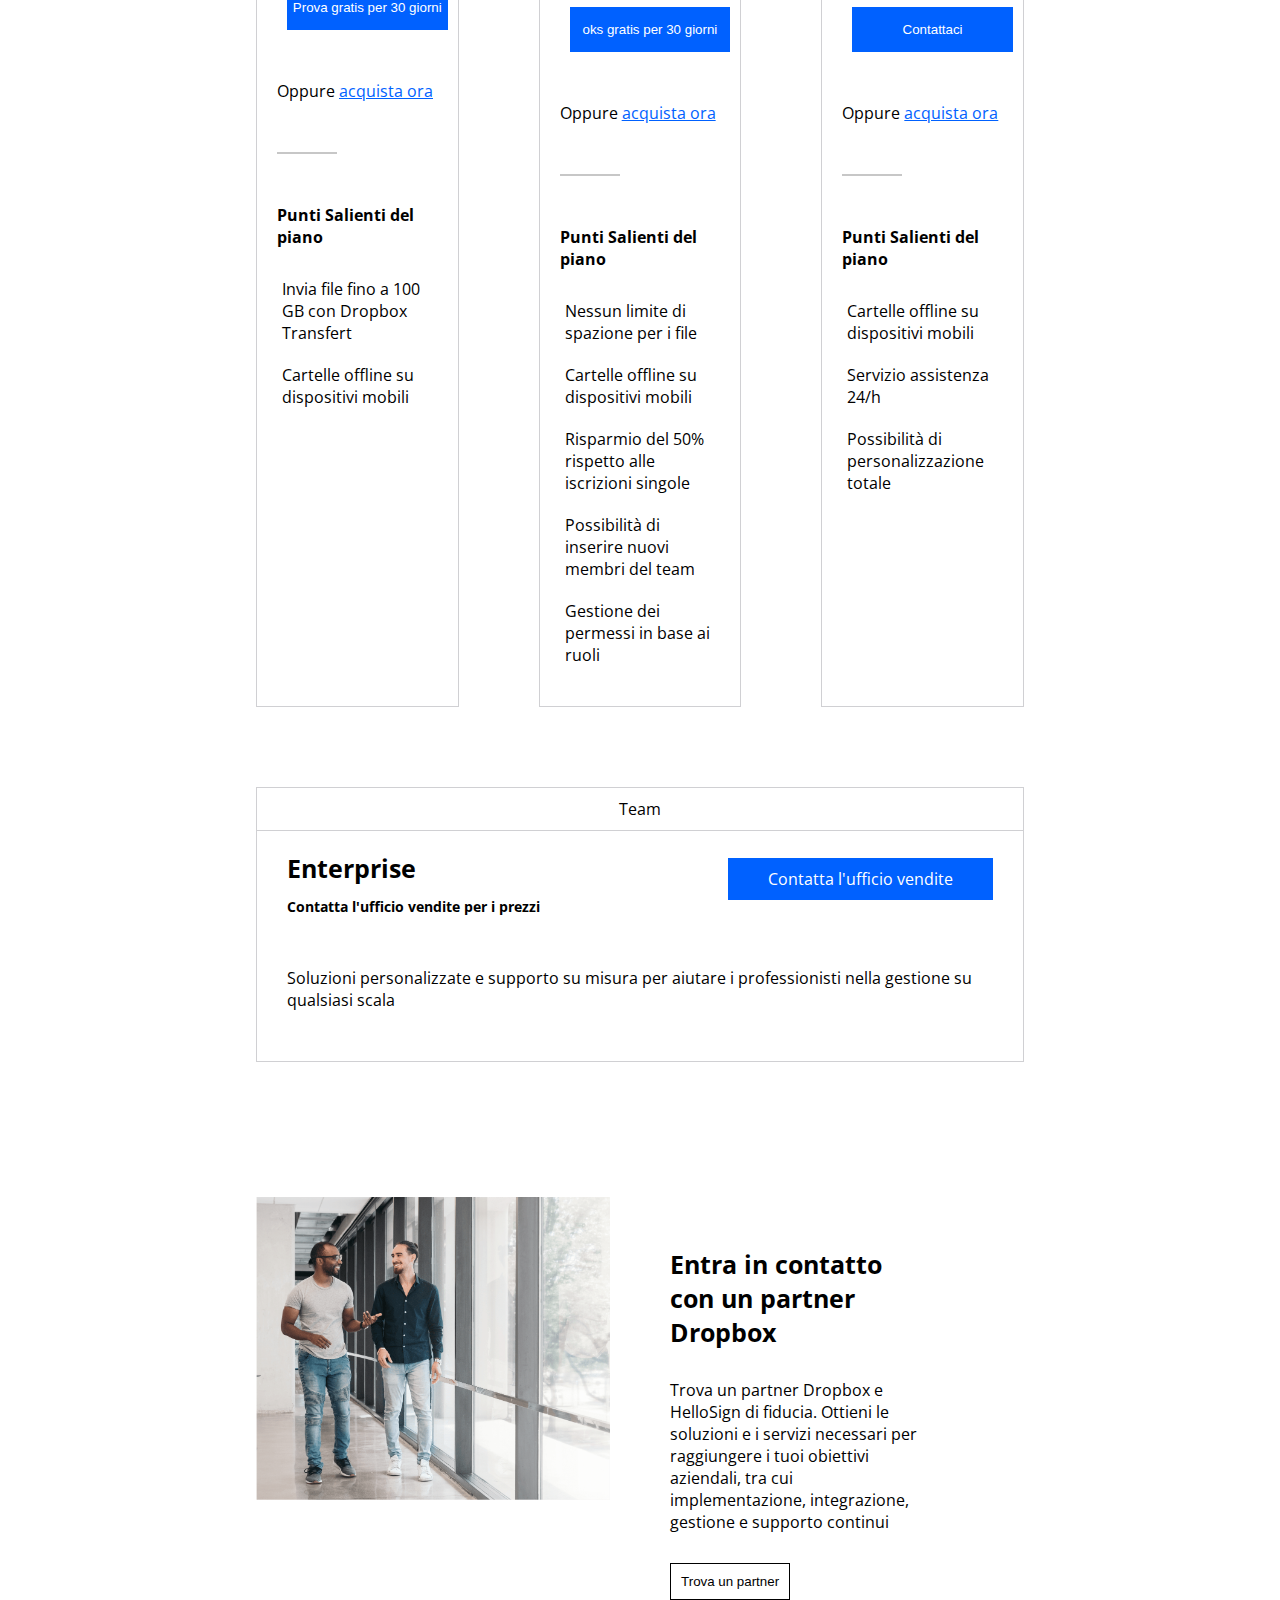
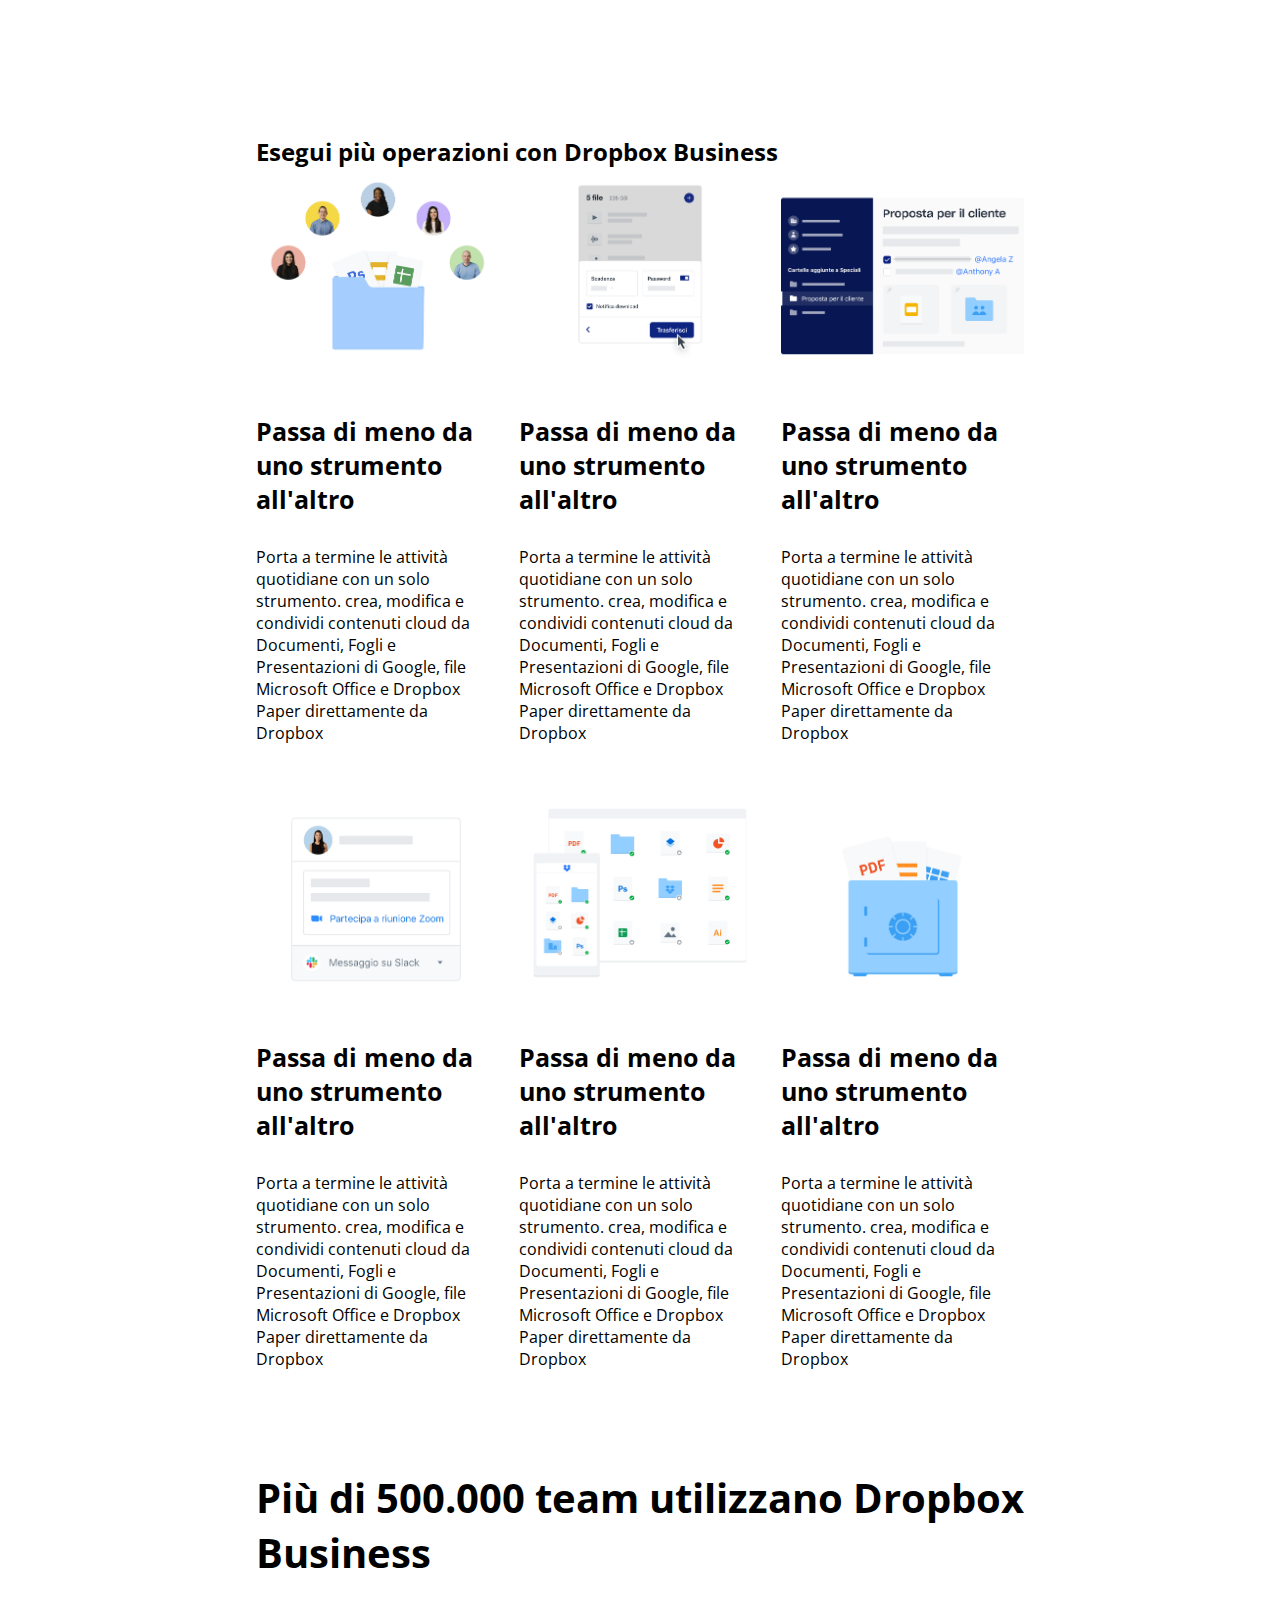
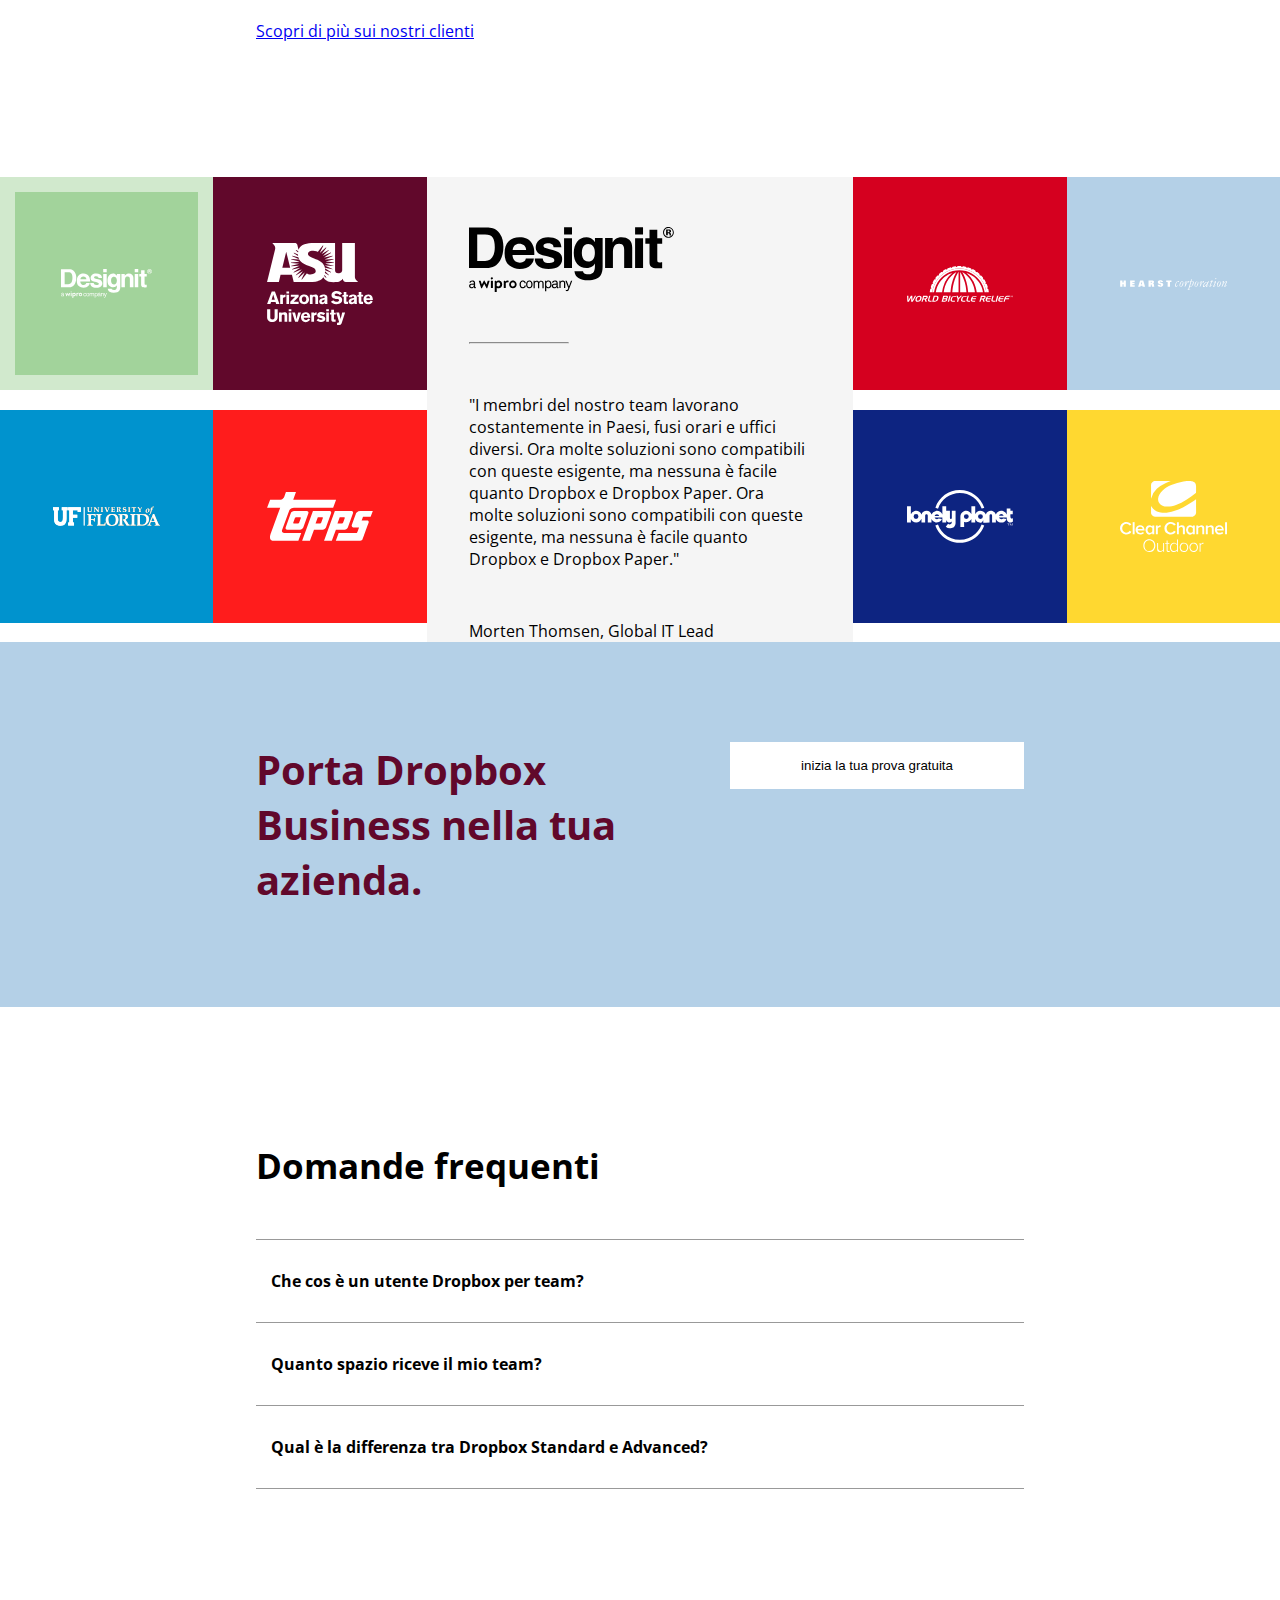
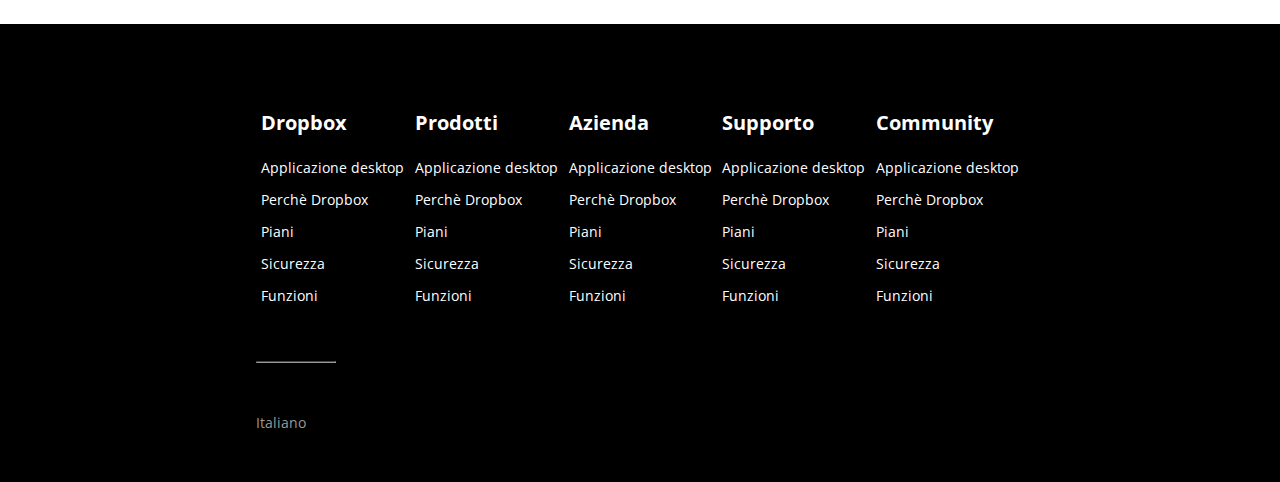
==== commit 73e297c0: "feat: link" ====
--- a/index.html
+++ b/index.html
@@ -30,16 +30,16 @@
         <div class="nav-sx">
           <ul>
             <li><img src="img/logo-small.png" alt="logo" /></li>
-            <li><a href="#">Perchè Dropbox</a></li>
-            <li><a href="#">Funzioni</a></li>
-            <li><a href="#">Piani e Prezzi</a></li>
+            <li><a href="experience.html">Perchè Dropbox</a></li>
+            <li><a href="experience.html">Funzioni</a></li>
+            <li><a href="experience.html">Piani e Prezzi</a></li>
           </ul>
         </div>
         <div class="nav-dx">
           <ul>
-            <li><a href="#">Supporto</a></li>
-            <li><a href="#">Contatta l'ufficio vendite</a></li>
-            <li><a href="#">Accedi</a></li>
+            <li><a href="experience.html">Supporto</a></li>
+            <li><a href="experience.html">Contatta l'ufficio vendite</a></li>
+            <li><a href="experience.html">Accedi</a></li>
             <li>
               <a href="https://www.dropbox.com/plans" class="bottone">Inizia</a>
             </li>
@@ -61,7 +61,9 @@
                 lavoro esistente.
               </p>
               <div>
-                <a href="#" class="bottone">Inizia la tua prova gratuita</a>
+                <a href="experience.html" class="bottone"
+                  >Inizia la tua prova gratuita</a
+                >
               </div>
               <div>
                 <span>Annulla in qualsiasi momento</span>
@@ -117,7 +119,7 @@
             <div class="prova">
               <button>Prova gratis per 30 giorni</button>
             </div>
-            <p class="cop">Oppure <a href="#">acquista ora</a></p>
+            <p class="cop">Oppure <a href="experience.html">acquista ora</a></p>
             <hr />
             <div class="novita">
               <h4>Punti Salienti del piano</h4>
@@ -159,9 +161,9 @@
               </ul>
             </div>
             <div class="prova">
-              <button>Prova gratis per 30 giorni</button>
-            </div>
-            <p class="cop">Oppure <a href="#">acquista ora</a></p>
+              <button>oks gratis per 30 giorni</button>
+            </div>
+            <p class="cop">Oppure <a href="experience.html">acquista ora</a></p>
             <hr />
             <div class="novita">
               <h4>Punti Salienti del piano</h4>
@@ -217,7 +219,7 @@
             <div class="prova">
               <button>Contattaci</button>
             </div>
-            <p class="cop">Oppure <a href="#">acquista ora</a></p>
+            <p class="cop">Oppure <a href="experience.html">acquista ora</a></p>
             <hr />
             <div class="novita">
               <h4>Punti Salienti del piano</h4>
@@ -250,7 +252,9 @@
               Soluzioni personalizzate e supporto su misura per aiutare i
               professionisti nella gestione su qualsiasi scala
             </p>
-            <a href="#" class="btn-orizz">Contatta l'ufficio vendite</a>
+            <a href="experience.html" class="btn-orizz"
+              >Contatta l'ufficio vendite</a
+            >
           </div>
         </div>
       </div>
@@ -364,7 +368,7 @@
       </div>
       <div class="basement-op-business">
         <h2>Più di 500.000 team utilizzano Dropbox Business</h2>
-        <a href="#">Scopri di più sui nostri clienti</a>
+        <a href="experience.html">Scopri di più sui nostri clienti</a>
       </div>
 
       <!-- Company -->
@@ -485,43 +489,43 @@
         <div class="cont-list">
           <ul>
             <li><h5>Dropbox</h5></li>
-            <li><a href="#">Applicazione desktop</a></li>
-            <li><a href="#">Perchè Dropbox</a></li>
-            <li><a href="#">Piani</a></li>
-            <li><a href="#">Sicurezza</a></li>
-            <li><a href="#">Funzioni</a></li>
+            <li><a href="experience.html">Applicazione desktop</a></li>
+            <li><a href="experience.html">Perchè Dropbox</a></li>
+            <li><a href="experience.html">Piani</a></li>
+            <li><a href="experience.html">Sicurezza</a></li>
+            <li><a href="experience.html">Funzioni</a></li>
           </ul>
           <ul>
             <li><h5>Prodotti</h5></li>
-            <li><a href="#">Applicazione desktop</a></li>
-            <li><a href="#">Perchè Dropbox</a></li>
-            <li><a href="#">Piani</a></li>
-            <li><a href="#">Sicurezza</a></li>
-            <li><a href="#">Funzioni</a></li>
+            <li><a href="experience.html">Applicazione desktop</a></li>
+            <li><a href="experience.html">Perchè Dropbox</a></li>
+            <li><a href="experience.html">Piani</a></li>
+            <li><a href="experience.html">Sicurezza</a></li>
+            <li><a href="experience.html">Funzioni</a></li>
           </ul>
           <ul>
             <li><h5>Azienda</h5></li>
-            <li><a href="#">Applicazione desktop</a></li>
-            <li><a href="#">Perchè Dropbox</a></li>
-            <li><a href="#">Piani</a></li>
-            <li><a href="#">Sicurezza</a></li>
-            <li><a href="#">Funzioni</a></li>
+            <li><a href="experience.html">Applicazione desktop</a></li>
+            <li><a href="experience.html">Perchè Dropbox</a></li>
+            <li><a href="experience.html">Piani</a></li>
+            <li><a href="experience.html">Sicurezza</a></li>
+            <li><a href="experience.html">Funzioni</a></li>
           </ul>
           <ul>
             <li><h5>Supporto</h5></li>
-            <li><a href="#">Applicazione desktop</a></li>
-            <li><a href="#">Perchè Dropbox</a></li>
-            <li><a href="#">Piani</a></li>
-            <li><a href="#">Sicurezza</a></li>
-            <li><a href="#">Funzioni</a></li>
+            <li><a href="experience.html">Applicazione desktop</a></li>
+            <li><a href="experience.html">Perchè Dropbox</a></li>
+            <li><a href="experience.html">Piani</a></li>
+            <li><a href="experience.html">Sicurezza</a></li>
+            <li><a href="experience.html">Funzioni</a></li>
           </ul>
           <ul>
             <li><h5>Community</h5></li>
-            <li><a href="#">Applicazione desktop</a></li>
-            <li><a href="#">Perchè Dropbox</a></li>
-            <li><a href="#">Piani</a></li>
-            <li><a href="#">Sicurezza</a></li>
-            <li><a href="#">Funzioni</a></li>
+            <li><a href="experience.html">Applicazione desktop</a></li>
+            <li><a href="experience.html">Perchè Dropbox</a></li>
+            <li><a href="experience.html">Piani</a></li>
+            <li><a href="experience.html">Sicurezza</a></li>
+            <li><a href="experience.html">Funzioni</a></li>
           </ul>
         </div>
         <hr />
--- a/style.css
+++ b/style.css
@@ -107,12 +107,12 @@
 }
 
 .testo-jumbo div {
-  margin-top: 60px;
+  margin-top: 40px;
 }
 
 .testo-jumbo i {
   font-size: 40px;
-  margin-top: 60px;
+  margin-top: 70px;
   margin-bottom: 20px;
 }
 
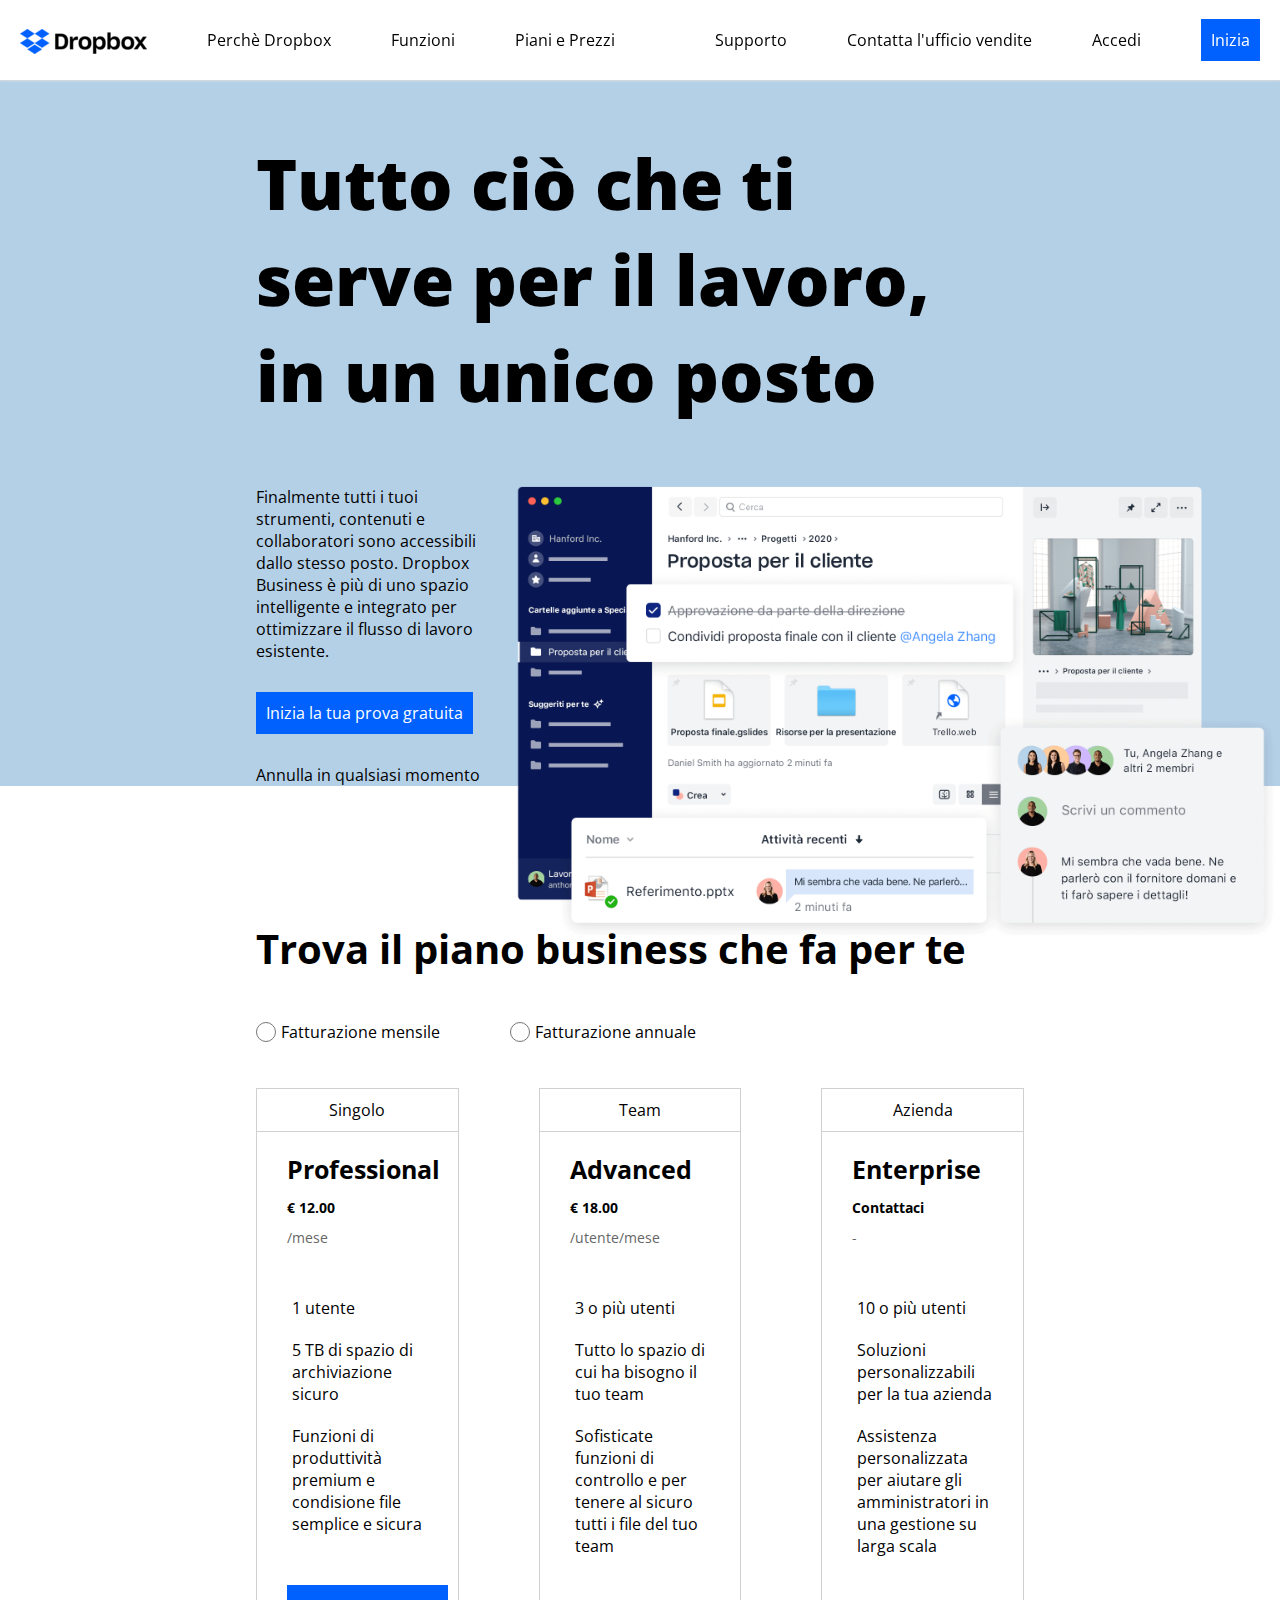
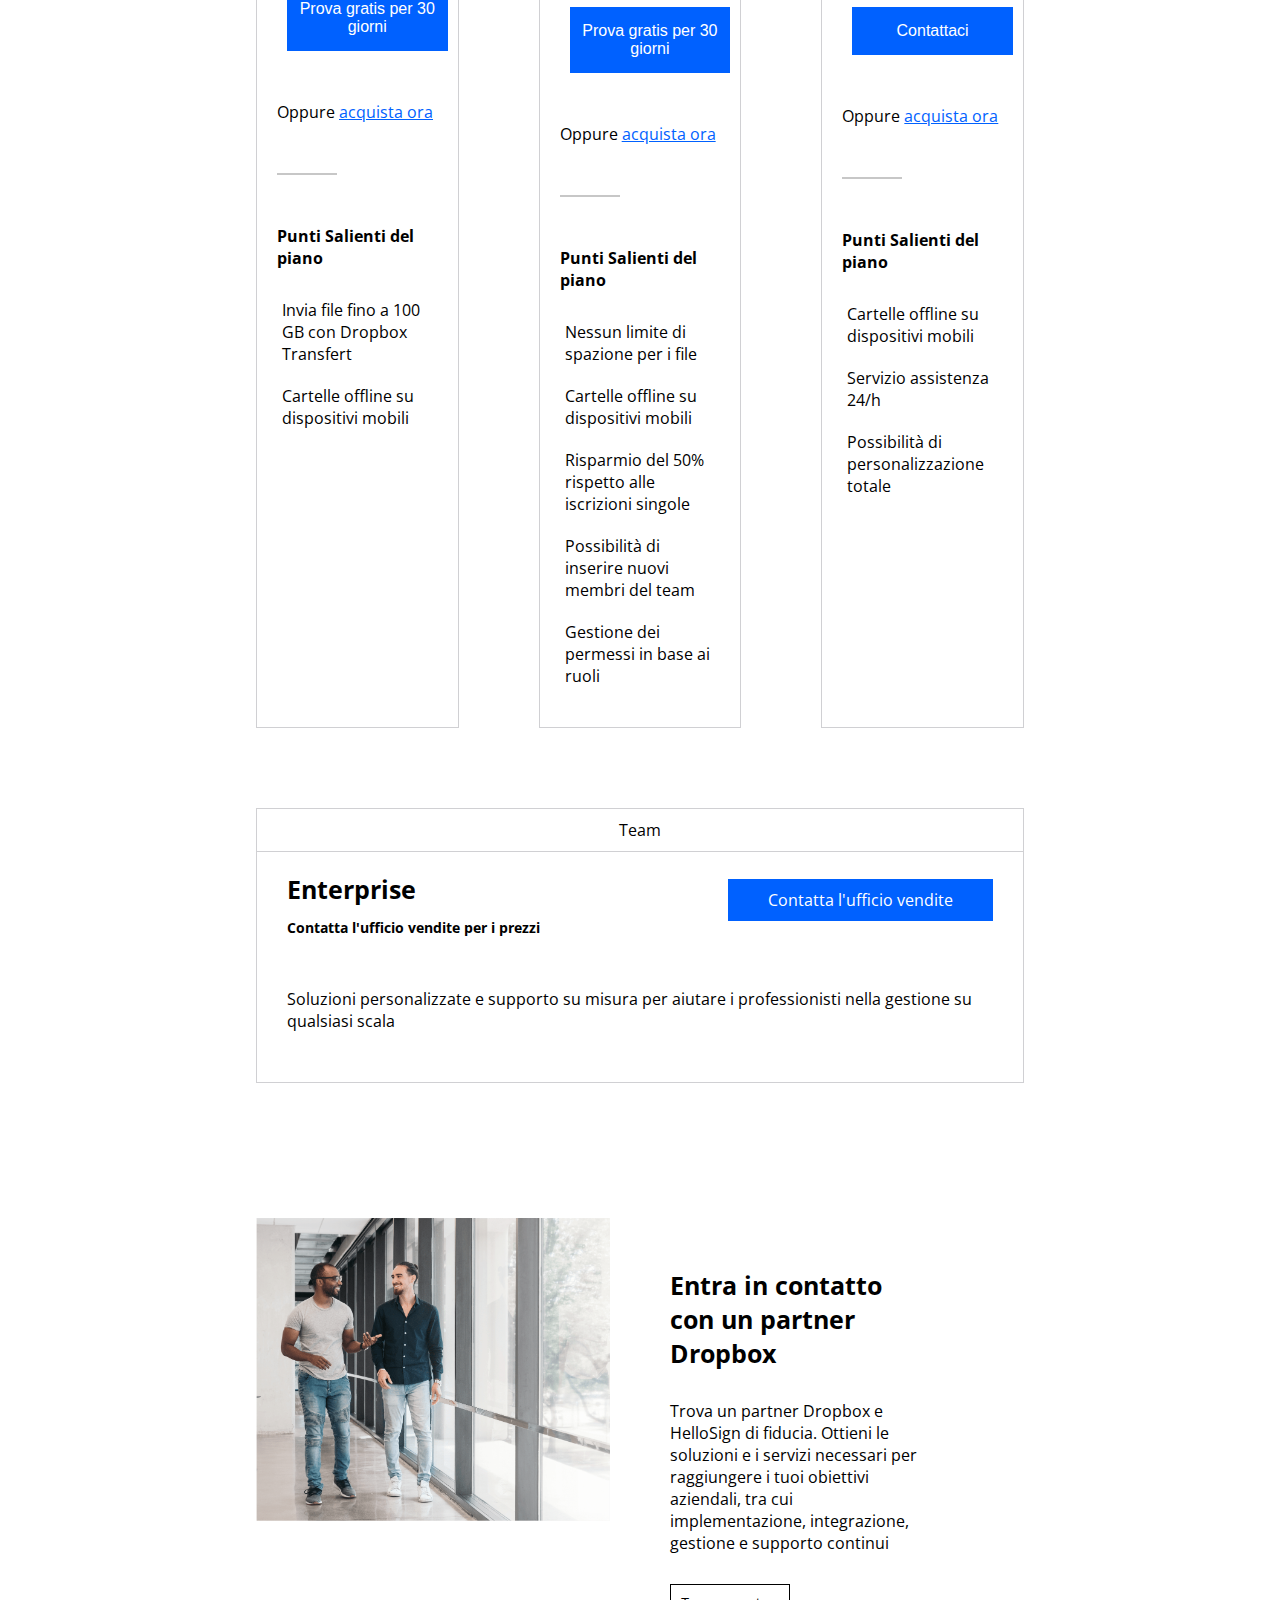
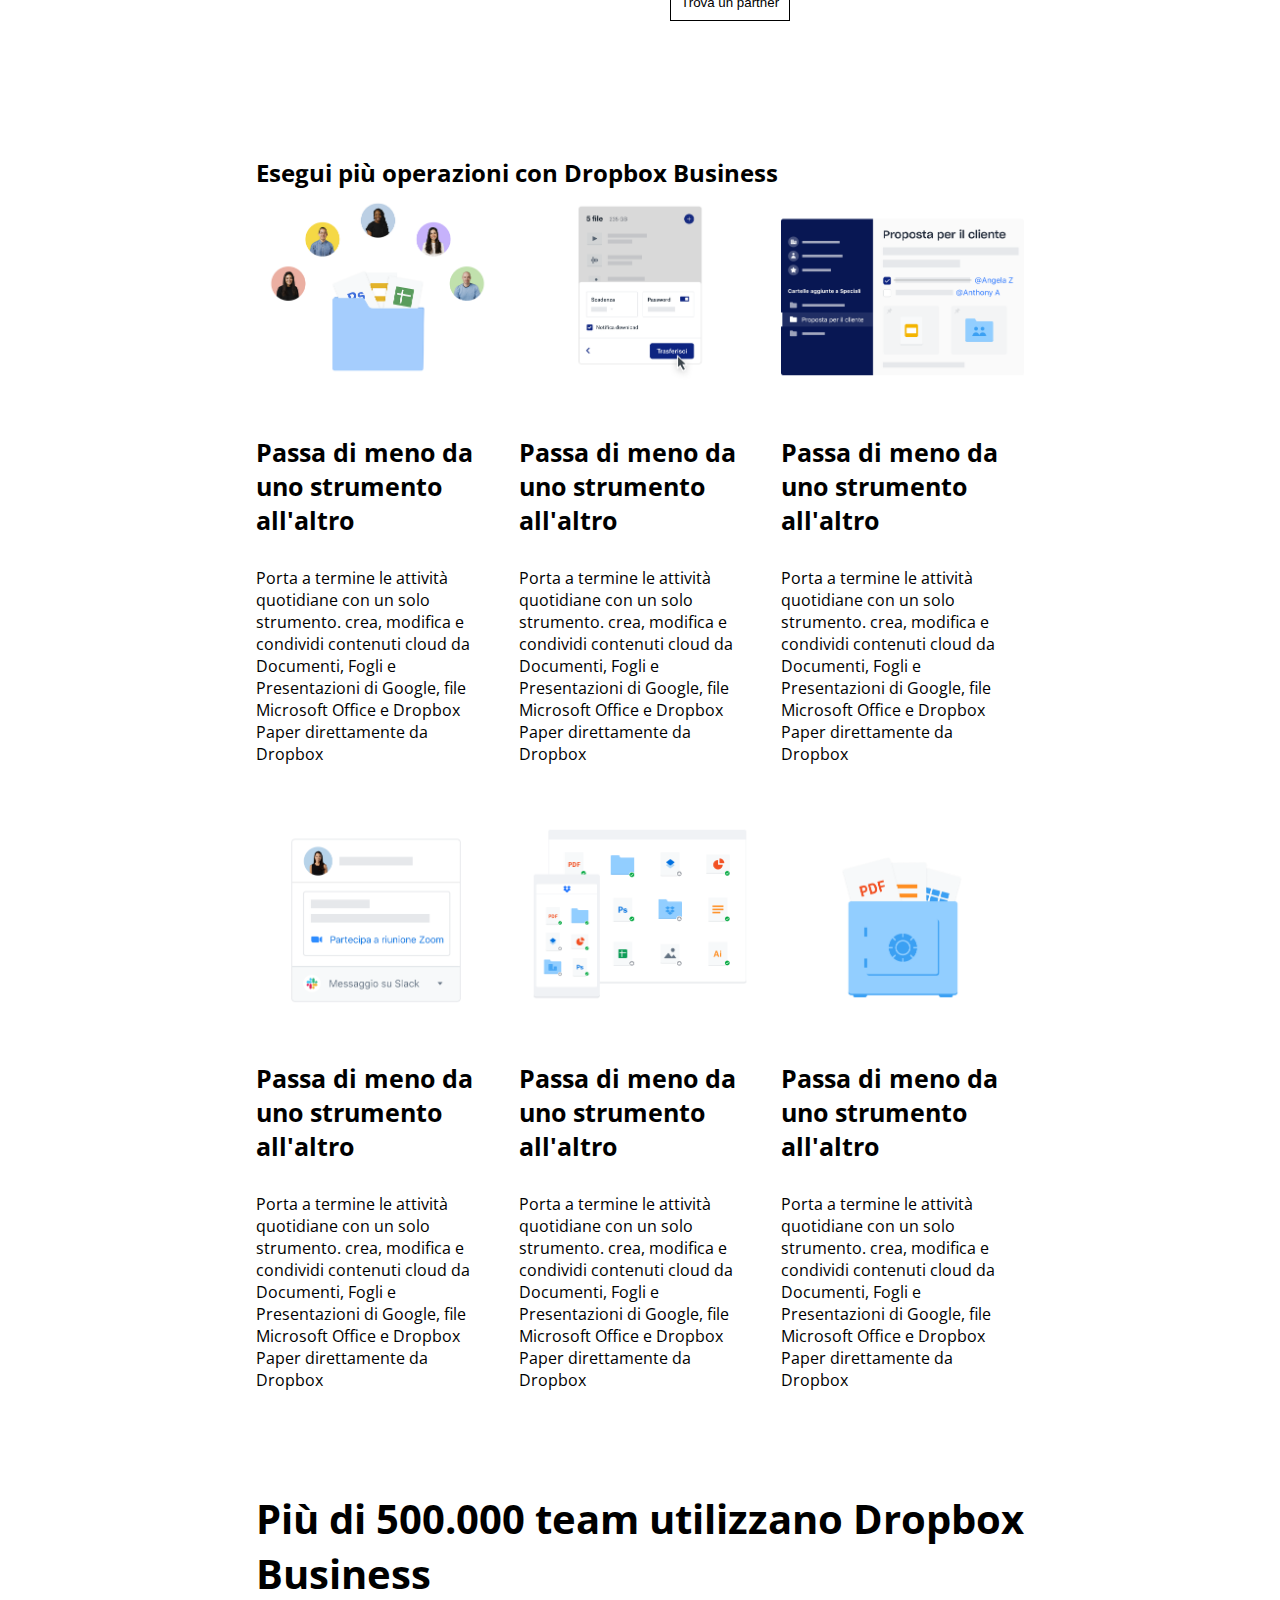
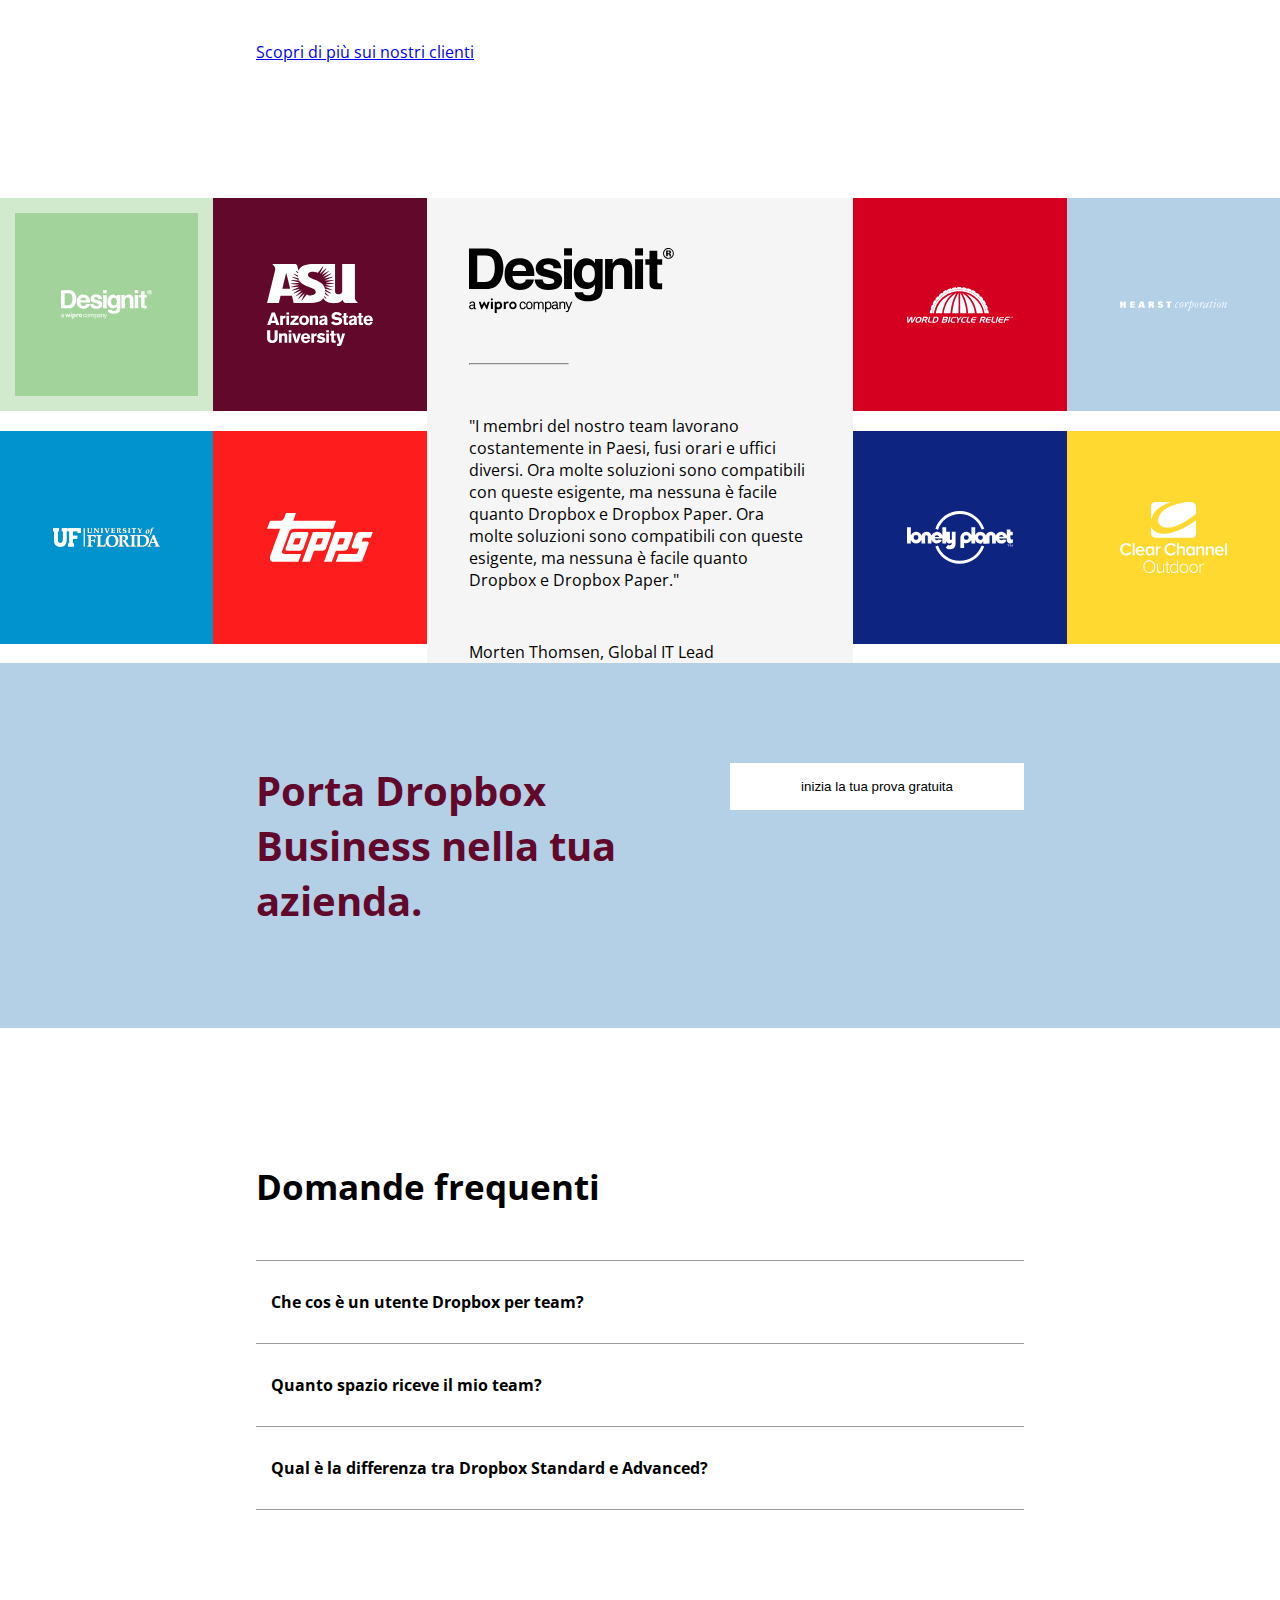
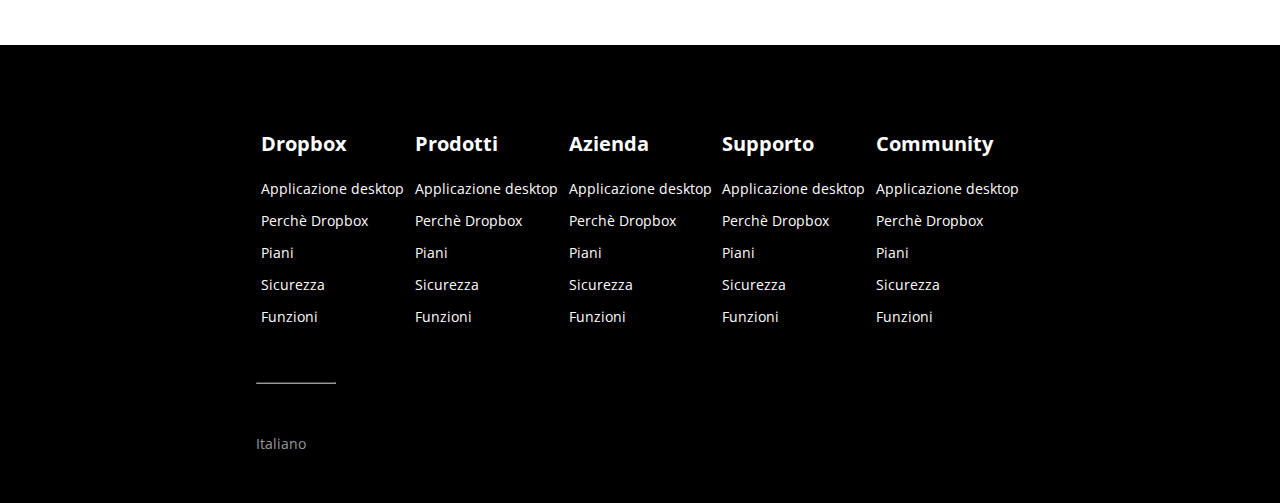
==== commit 43aa6022: "fix: button in piano business" ====
--- a/index.html
+++ b/index.html
@@ -117,7 +117,9 @@
               </ul>
             </div>
             <div class="prova">
-              <button>Prova gratis per 30 giorni</button>
+              <button>
+                <a href="experience.html">Prova gratis per 30 giorni</a>
+              </button>
             </div>
             <p class="cop">Oppure <a href="experience.html">acquista ora</a></p>
             <hr />
@@ -161,7 +163,9 @@
               </ul>
             </div>
             <div class="prova">
-              <button>oks gratis per 30 giorni</button>
+              <button>
+                <a href="experience.html">Prova gratis per 30 giorni</a>
+              </button>
             </div>
             <p class="cop">Oppure <a href="experience.html">acquista ora</a></p>
             <hr />
@@ -217,7 +221,9 @@
               </ul>
             </div>
             <div class="prova">
-              <button>Contattaci</button>
+              <button>
+                <a href="experience.html">Contattaci</a>
+              </button>
             </div>
             <p class="cop">Oppure <a href="experience.html">acquista ora</a></p>
             <hr />
--- a/style.css
+++ b/style.css
@@ -45,6 +45,7 @@
   z-index: 999;
   box-shadow: 0px 1px 2px #dedede;
   line-height: 80px;
+  max-height: 80px;
 }
 
 nav ul {
@@ -205,14 +206,15 @@
   margin: 50px 30px 0;
   background-color: #0061ff;
   padding: 15px 0;
-  color: white;
   border: none;
-}
-
-/* .btn-prova {
-  background-color: #0061ff;
-  color: white;
-} */
+  color: white;
+}
+
+.prova button a {
+  color: white;
+  border: none;
+  font-size: 16px;
+}
 
 .info-tipologia ul li {
   display: flex;
